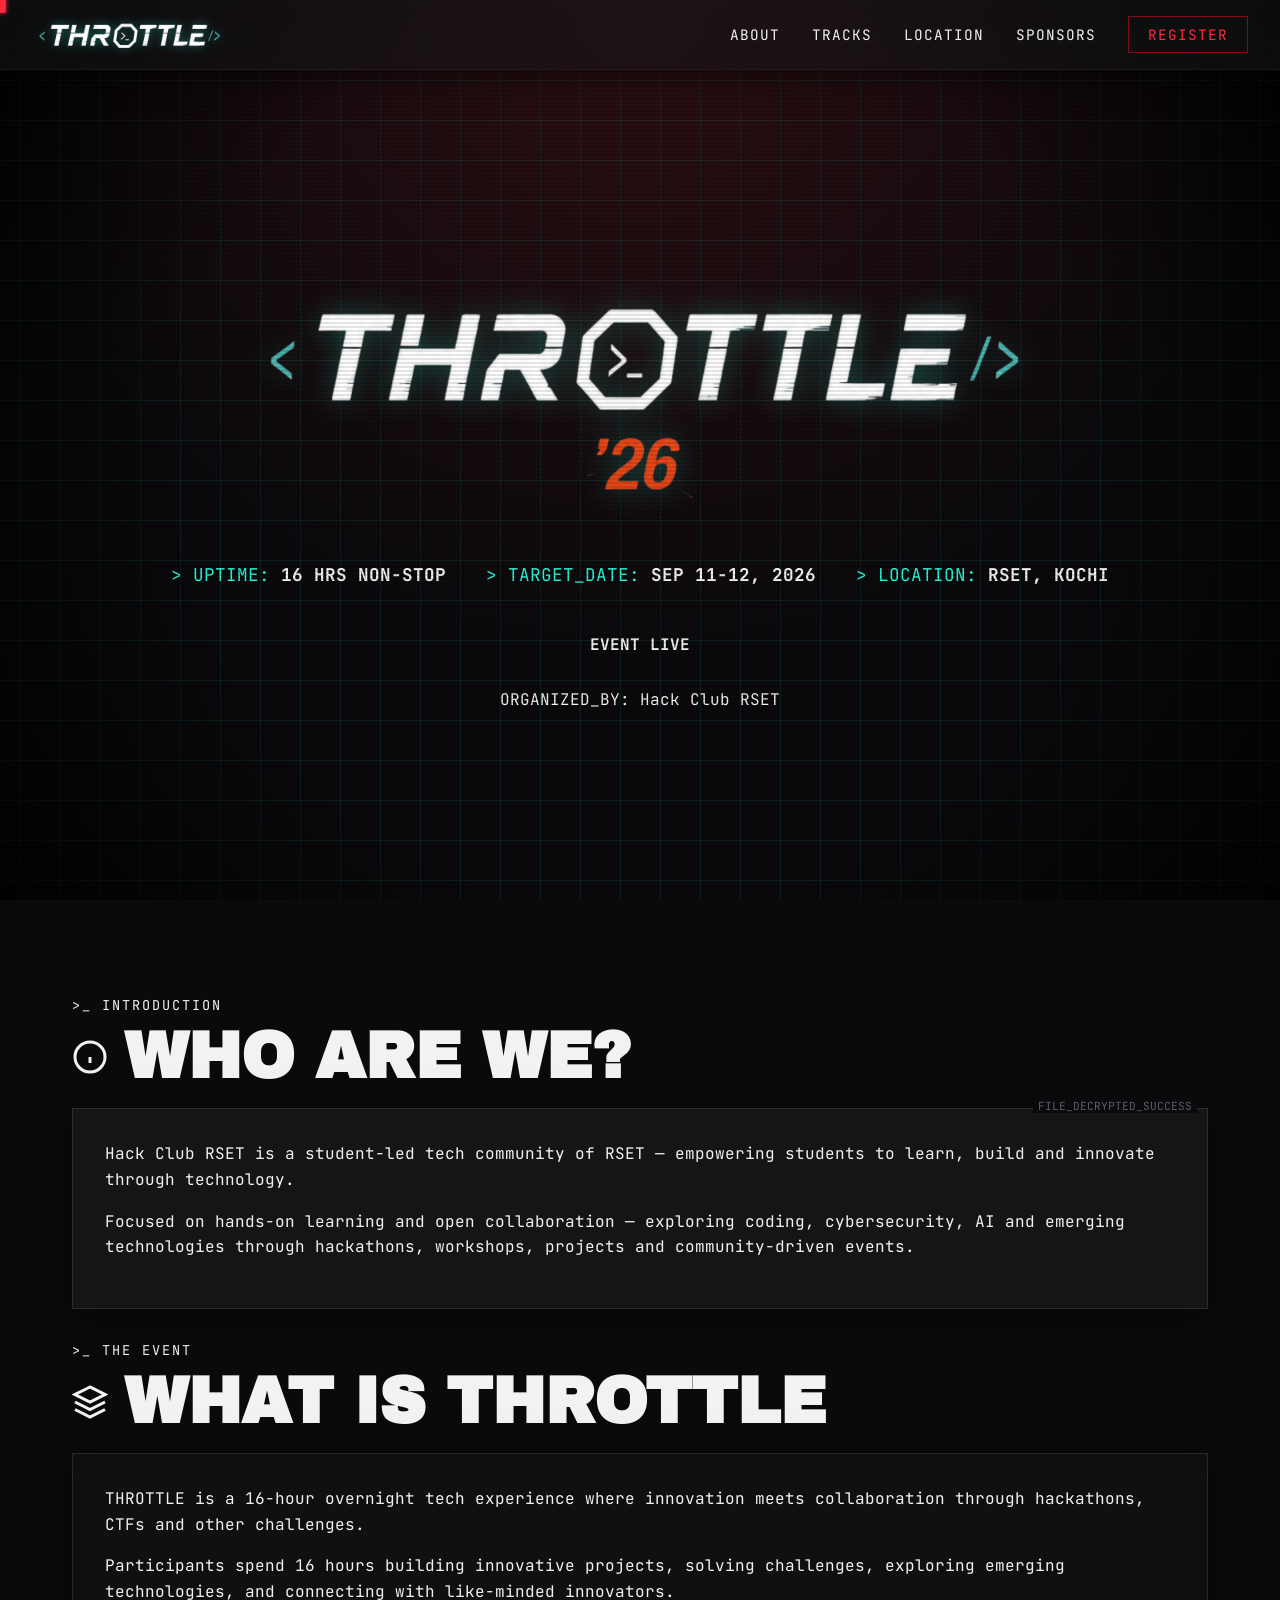
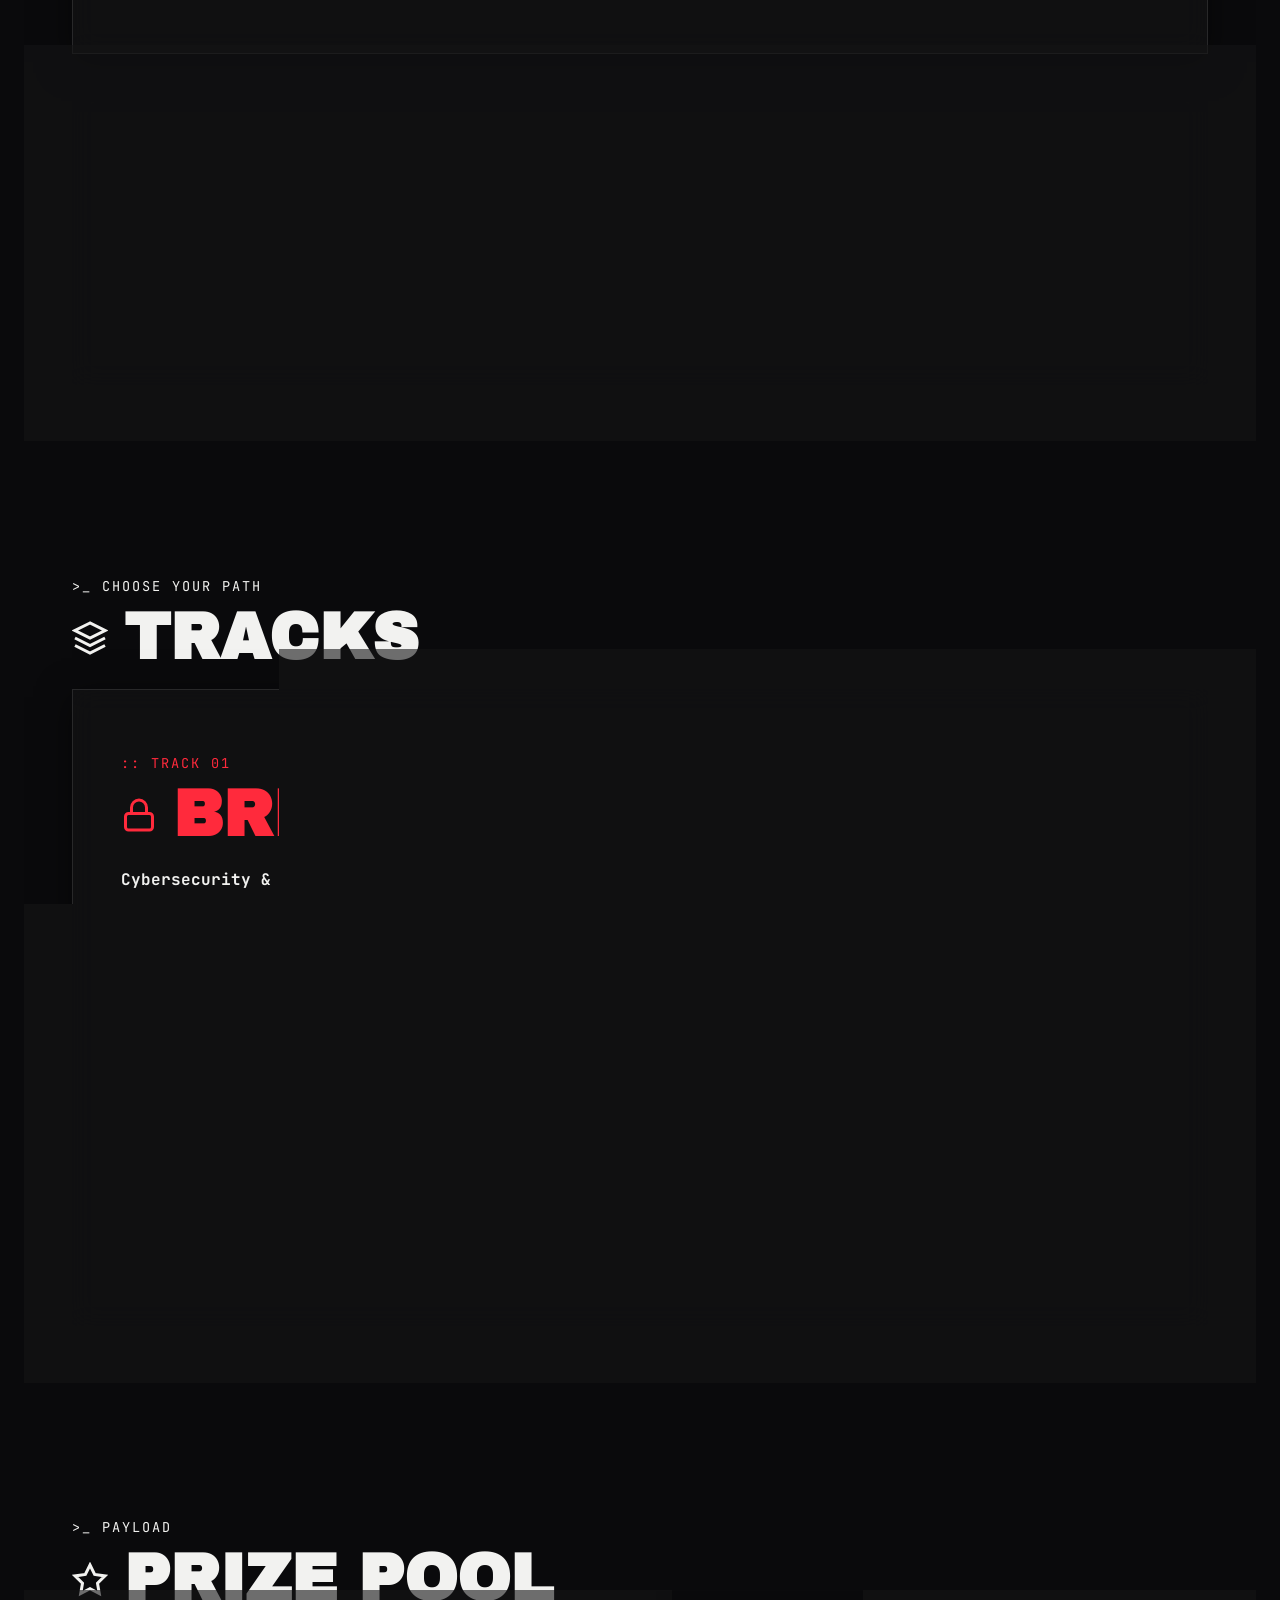
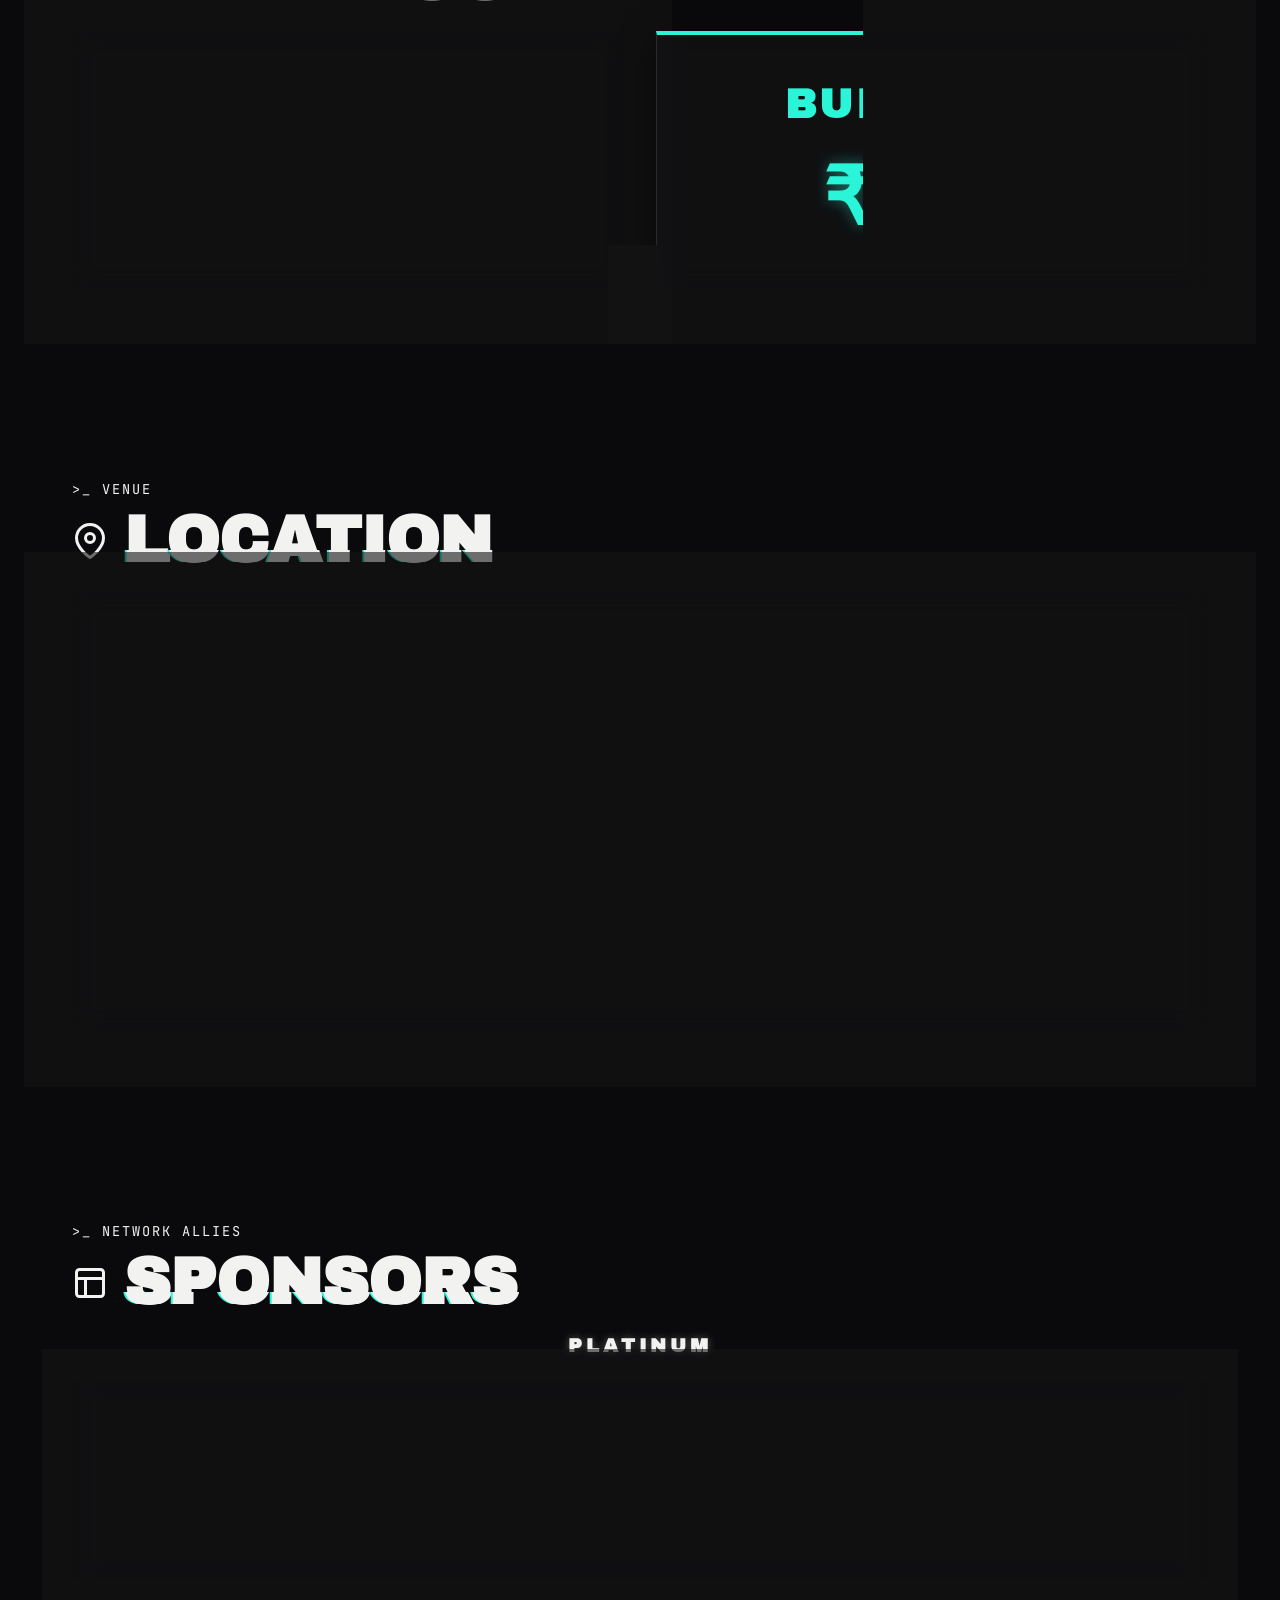
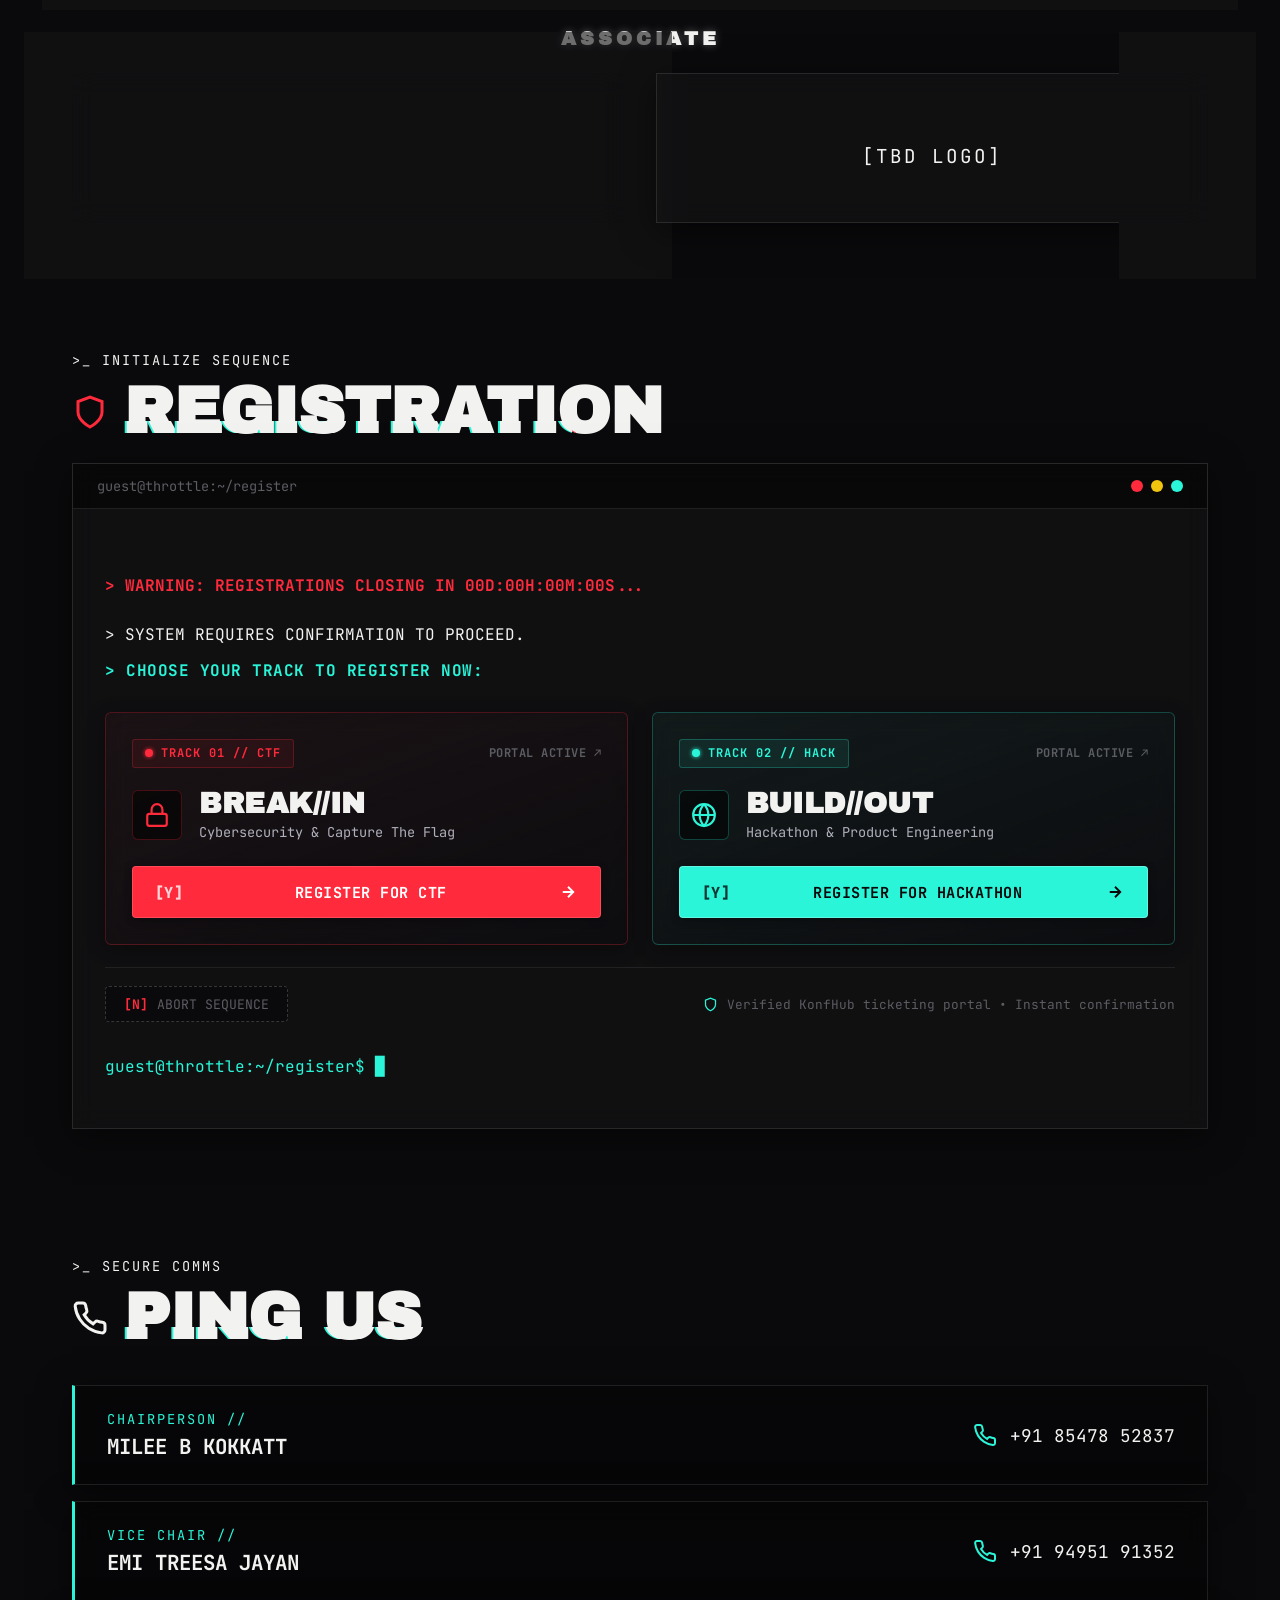
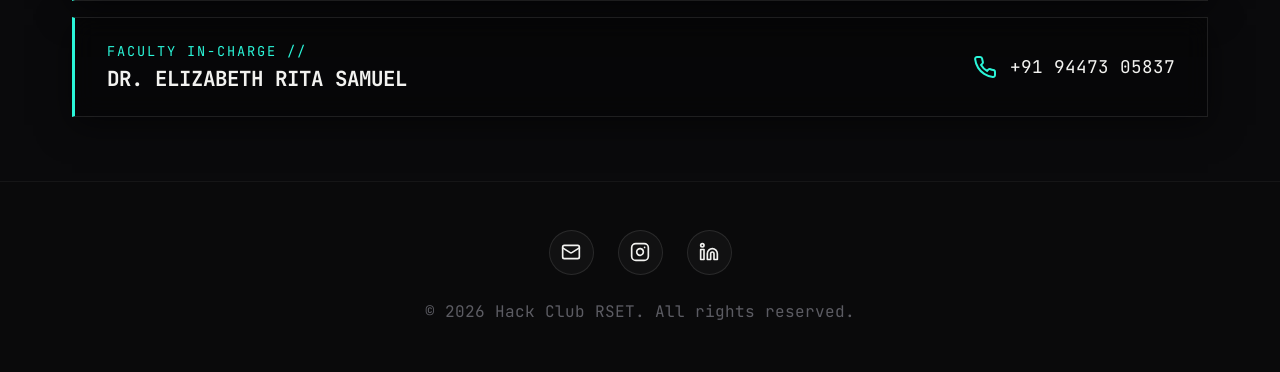
==== index.html @ eded0ff0 "register buttons reworked" ====
<!DOCTYPE html>
<html lang="en">

<head>
    <meta charset="UTF-8">
    <meta name="viewport" content="width=device-width, initial-scale=1.0">
    <title>THROTTLE '26 | Hackathon & CTF</title>

    <!-- Google Fonts -->
    <link rel="preconnect" href="https://fonts.googleapis.com">
    <link rel="preconnect" href="https://fonts.gstatic.com" crossorigin>
    <link href="https://fonts.googleapis.com/css2?family=Archivo+Black&family=JetBrains+Mono:wght@400;700&display=swap"
        rel="stylesheet">

    <link rel="stylesheet" href="style.css">
</head>

<body>
    <!-- Preloader -->
    <div id="loader-screen">
        <div class="loader-shutter shutter-top"></div>
        <div class="loader-shutter shutter-bottom"></div>
        <div class="loader-circle"></div>
    </div>

    <!-- CRT Overlay & Vignette -->
    <div id="crt-overlay"></div>
    <div id="vignette"></div>

    <!-- Custom Cursor -->
    <div id="custom-cursor">█</div>

    <!-- Navbar -->
    <nav id="navbar" class="glass-panel">
        <a href="#boot" class="nav-brand" style="text-decoration: none;">
            <img src="assets/logo/throttle logo.png" alt="THROTTLE" class="nav-logo">
        </a>
        <button class="menu-toggle" id="mobile-menu-btn" aria-label="Toggle Navigation">
            <svg viewBox="0 0 24 24" fill="none" stroke="currentColor" stroke-width="2">
                <path d="M6 9l6 6 6-6" />
            </svg>
        </button>
        <div class="nav-links" id="nav-links">
            <a href="#breach">ABOUT</a>
            <a href="#tracks">TRACKS</a>
            <!-- <a href="#timeline">TIMELINE</a> -->
            <a href="#location">LOCATION</a>
            <a href="#sponsors">SPONSORS</a>
            <a href="#shutdown" class="nav-cta">REGISTER</a>
        </div>
    </nav>

    <!-- Boot Sequence -->
    <section id="boot" class="fullscreen-section">
        <div class="content-wrapper">
            <div class="terminal-window">
                <div id="main-title">
                    <div class="logo-float-wrapper">
                        <img src="assets/logo/throttle logo 26.png" alt="THROTTLE '26" class="hero-logo">
                    </div>
                    <!-- 
                    <div class="desktop-only-title">
                        <h1 class="glitch-text" data-text="< THROTTLE />">
                            < THROTTLE />
                        </h1>
                    </div>
                    <div class="mobile-only-title">
                        <h1 class="glitch-text" data-text="<">&lt;</h1>
                        <h1 class="glitch-text" data-text="THROTTLE">THROTTLE</h1>
                        <h1 class="glitch-text" data-text="/>">/&gt;</h1>
                    </div>
                    <p class="subtitle">'26</p>
                    -->
                    <div class="stats-readout">
                        <div class="stat"><span class="stat-label">> UPTIME:</span> <span class="stat-value">16 HRS
                                NON-STOP</span></div>
                        <div class="stat"><span class="stat-label">> TARGET_DATE:</span> <span class="stat-value">SEP
                                11-12, 2026</span></div>
                        <div class="stat"><span class="stat-label">> LOCATION:</span> <span class="stat-value">RSET,
                                KOCHI</span></div>
                    </div>
                    <div class="countdown" id="countdown-timer">
                        <span class="time-block" id="days">00</span><span class="colon">:</span>
                        <span class="time-block" id="hours">00</span><span class="colon">:</span>
                        <span class="time-block" id="minutes">00</span><span class="colon">:</span>
                        <span class="time-block" id="seconds">00</span>
                    </div>
                    <div class="meta-info">
                        <p>ORGANIZED_BY: Hack Club RSET</p>
                    </div>
                </div>
            </div>
        </div>
    </section>

    <!-- Breach (About) -->
    <section id="breach" class="content-wrapper content-section fade-in">
        <div class="section-header">
            <span class="eyebrow">>_ INTRODUCTION</span>
            <div class="header-with-icon">
                <svg class="icon" viewBox="0 0 24 24" fill="none" stroke="currentColor" stroke-width="2">
                    <circle cx="12" cy="12" r="10"></circle>
                    <line x1="12" y1="16" x2="12" y2="12"></line>
                    <line x1="12" y1="8" x2="12.01" y2="8"></line>
                </svg>
                <h2 class="glitch-text" data-text="WHO ARE WE?">WHO ARE WE?</h2>
            </div>
        </div>
        <div class="decrypted-file glass-panel">
            <p>Hack Club RSET is a student-led tech community of RSET — empowering students
                to learn, build and innovate through technology.</p>
            <p>Focused on hands-on learning and open collaboration — exploring coding, cybersecurity, AI and emerging
                technologies through hackathons, workshops, projects and community-driven events.</p>
        </div>

        <div class="section-header mt-4">
            <span class="eyebrow">>_ THE EVENT</span>
            <div class="header-with-icon">
                <svg class="icon" viewBox="0 0 24 24" fill="none" stroke="currentColor" stroke-width="2">
                    <path d="M12 2L2 7l10 5 10-5-10-5zM2 17l10 5 10-5M2 12l10 5 10-5"></path>
                </svg>
                <h2 class="glitch-text" data-text="WHAT IS THROTTLE">WHAT IS THROTTLE</h2>
            </div>
        </div>
        <div class="terminal-block glass-panel">
            <p>THROTTLE is a 16-hour overnight tech experience where innovation meets collaboration through hackathons,
                CTFs and other challenges.</p>
            <p>Participants spend 16 hours building innovative projects, solving challenges, exploring emerging
                technologies, and connecting with like-minded innovators.</p>
        </div>

        <div class="event-highlights glass-panel mt-4">
            <h3 class="highlight-heading">EVENT HIGHLIGHTS</h3>
            <ul class="highlight-list">
                <li>16 Hours of Non-Stop Innovation</li>
                <li>Hackathon, CTF & AI-Powered Challenges</li>
                <li>Inter-College Competition</li>
                <li>Expert Mentorship & Collaboration</li>
                <li>Networking, Activities & Overnight Tech Culture</li>
            </ul>
        </div>
    </section>

    <!-- Tracks Split Screen -->
    <section id="tracks" class="fade-in content-wrapper content-section">
        <div class="section-header">
            <span class="eyebrow">>_ CHOOSE YOUR PATH</span>
            <div class="header-with-icon">
                <svg class="icon" viewBox="0 0 24 24" fill="none" stroke="currentColor" stroke-width="2">
                    <polygon points="12 2 2 7 12 12 22 7 12 2"></polygon>
                    <polyline points="2 17 12 22 22 17"></polyline>
                    <polyline points="2 12 12 17 22 12"></polyline>
                </svg>
                <h2 class="glitch-text" data-text="TRACKS">TRACKS</h2>
            </div>
        </div>
        <div class="tracks-container glass-panel">
            <div class="track left-track break-in">
                <div class="track-content">
                    <span class="eyebrow-red">:: TRACK 01</span>
                    <div class="header-with-icon">
                        <svg class="icon red-icon" viewBox="0 0 24 24" fill="none" stroke="currentColor"
                            stroke-width="2">
                            <rect x="3" y="11" width="18" height="11" rx="2" ry="2"></rect>
                            <path d="M7 11V7a5 5 0 0 1 10 0v4"></path>
                        </svg>
                        <h2>BREAK//IN</h2>
                    </div>
                    <p class="track-desc">Cybersecurity & CTF</p>
                    <ul class="process-list">
                        <li>WEB EXPLOITATION</li>
                        <li>CRYPTOGRAPHY</li>
                        <li>OSINT</li>
                        <li>FORENSICS</li>
                        <li>REVERSE_ENGINEERING</li>
                    </ul>
                    <div class="track-meta">
                        <div class="meta-item">
                            <svg class="icon meta-icon" viewBox="0 0 24 24" fill="none" stroke="currentColor"
                                stroke-width="2">
                                <path d="M21 10c0 7-9 13-9 13s-9-6-9-13a9 9 0 0 1 18 0z"></path>
                                <circle cx="12" cy="10" r="3"></circle>
                            </svg>
                            <span>VENUE: <br>NEW CANTEEN</span>
                        </div>
                        <div class="meta-item">
                            <svg class="icon meta-icon" viewBox="0 0 24 24" fill="none" stroke="currentColor"
                                stroke-width="2">
                                <path d="M17 21v-2a4 4 0 0 0-4-4H5a4 4 0 0 0-4 4v2"></path>
                                <circle cx="9" cy="7" r="4"></circle>
                                <path d="M23 21v-2a4 4 0 0 0-3-3.87"></path>
                                <path d="M16 3.13a4 4 0 0 1 0 7.75"></path>
                            </svg>
                            <span>TEAM SIZE: <br>3-4</span>
                        </div>
                    </div>
                    <div class="track-actions">
                        <a href="https://konfhub.com/ctf-throttle" target="_blank" rel="noopener noreferrer"
                            class="track-reg-btn track-btn-red">
                            <span>REGISTER FOR CTF</span>
                            <span class="btn-arrow">↗</span>
                        </a>
                    </div>
                </div>
            </div>
            <div class="laser-divider"></div>
            <div class="track right-track build-out">
                <div class="track-content">
                    <span class="eyebrow-cyan">:: TRACK 02</span>
                    <div class="header-with-icon">
                        <svg class="icon cyan-icon" viewBox="0 0 24 24" fill="none" stroke="currentColor"
                            stroke-width="2">
                            <circle cx="12" cy="12" r="10"></circle>
                            <path d="M12 2a14.5 14.5 0 0 0 0 20 14.5 14.5 0 0 0 0-20"></path>
                            <path d="M2 12h20"></path>
                        </svg>
                        <h2>BUILD//OUT</h2>
                    </div>
                    <p class="track-desc">Hackathon / Product Engineering</p>
                    <ul class="process-list">
                        <li>AI</li>
                        <li>WEB DEVELOPMENT</li>
                        <li>FINTECH</li>
                        <li>SOCIAL_IMPACT</li>
                        <li>DEVELOPER_TOOLS</li>
                    </ul>
                    <div class="track-meta">
                        <div class="meta-item">
                            <svg class="icon meta-icon" viewBox="0 0 24 24" fill="none" stroke="currentColor"
                                stroke-width="2">
                                <path d="M21 10c0 7-9 13-9 13s-9-6-9-13a9 9 0 0 1 18 0z"></path>
                                <circle cx="12" cy="10" r="3"></circle>
                            </svg>
                            <span>VENUE: <br>GALLERY HALL</span>
                        </div>
                        <div class="meta-item">
                            <svg class="icon meta-icon" viewBox="0 0 24 24" fill="none" stroke="currentColor"
                                stroke-width="2">
                                <path d="M17 21v-2a4 4 0 0 0-4-4H5a4 4 0 0 0-4 4v2"></path>
                                <circle cx="9" cy="7" r="4"></circle>
                                <path d="M23 21v-2a4 4 0 0 0-3-3.87"></path>
                                <path d="M16 3.13a4 4 0 0 1 0 7.75"></path>
                            </svg>
                            <span>TEAM SIZE: <br>3-4</span>
                        </div>
                    </div>
                    <div class="track-actions">
                        <a href="https://konfhub.com/hackathon-throttle" target="_blank" rel="noopener noreferrer"
                            class="track-reg-btn track-btn-cyan">
                            <span>REGISTER FOR HACKATHON</span>
                            <span class="btn-arrow">↗</span>
                        </a>
                    </div>
                </div>
            </div>
        </div>
    </section>

    <!-- Payload (Prizes) -->
    <section id="payload" class="content-wrapper content-section fade-in">
        <div class="section-header">
            <span class="eyebrow">>_ PAYLOAD</span>
            <div class="header-with-icon">
                <svg class="icon" viewBox="0 0 24 24" fill="none" stroke="currentColor" stroke-width="2">
                    <polygon
                        points="12 2 15.09 8.26 22 9.27 17 14.14 18.18 21.02 12 17.77 5.82 21.02 7 14.14 2 9.27 8.91 8.26 12 2">
                    </polygon>
                </svg>
                <h2 class="glitch-text" data-text="PRIZE POOL">PRIZE POOL</h2>
            </div>
        </div>
        <div class="prize-grid">
            <div class="prize-card break-in-card glass-panel">
                <h3 class="text-red">BREAK//IN</h3>
                <div class="prize-amount decrypt" data-target="₹20k">₹20k</div>
            </div>
            <div class="prize-card build-out-card glass-panel">
                <h3 class="text-cyan">BUILD//OUT</h3>
                <div class="prize-amount decrypt" data-target="₹10k">₹10k</div>
            </div>
        </div>
    </section>

    <!-- System Log (Timeline & Venue) -->
    <!--
    <section id="timeline" class="content-wrapper content-section fade-in">
        <div class="section-header">
            <span class="eyebrow">>_ MORE THAN A HACKATHON</span>
            <div class="header-with-icon">
                <svg class="icon" viewBox="0 0 24 24" fill="none" stroke="currentColor" stroke-width="2">
                    <path d="M21 15a2 2 0 0 1-2 2H7l-4 4V5a2 2 0 0 1 2-2h14a2 2 0 0 1 2 2z"></path>
                </svg>
                <h2 class="glitch-text" data-text="SYSTEM LOG">SYSTEM LOG</h2>
            </div>
        </div>
        <div class="log-container glass-panel" id="sys-log">
            <div class="log-line"><span class="timestamp">[TBD_TIME]</span> <span class="log-msg">STATUS: Venue RSET
                    Kakkanad online.</span></div>
            <div class="log-line"><span class="timestamp">[TBD_TIME]</span> <span class="log-msg">EVENT: Glitch Hour
                    initiated.</span></div>
            <div class="log-line"><span class="timestamp">[TBD_TIME]</span> <span class="log-msg">EVENT: Karaoke Corner
                    unlocked.</span></div>
            <div class="log-line"><span class="timestamp">[TBD_TIME]</span> <span class="log-msg">EVENT: Polaroid Memory
                    Wall active.</span></div>
            <div class="log-line"><span class="timestamp">[TBD_TIME]</span> <span class="log-msg">EVENT: Sunrise Chai &
                    Midnight Snacks deployed.</span></div>
        </div>
    </section>
    -->

    <!-- Location -->
    <section id="location" class="content-wrapper content-section fade-in">
        <div class="section-header">
            <span class="eyebrow">>_ VENUE</span>
            <div class="header-with-icon">
                <svg class="icon" viewBox="0 0 24 24" fill="none" stroke="currentColor" stroke-width="2">
                    <path d="M21 10c0 7-9 13-9 13s-9-6-9-13a9 9 0 0 1 18 0z"></path>
                    <circle cx="12" cy="10" r="3"></circle>
                </svg>
                <h2 class="glitch-text" data-text="LOCATION">LOCATION</h2>
            </div>
        </div>
        <div class="venue-block glass-panel">
            <span class="eyebrow">LOCATION DATA</span>
            <div class="venue-content">
                <div class="geolocate-data">
                    <h3 class="venue-name text-red">RAJAGIRI SCHOOL OF ENGINEERING & TECHNOLOGY</h3>
                    <p>Kakkanad, Kochi, Kerala 682039</p>
                </div>
                <div class="map-embed">
                    <iframe
                        src="https://www.google.com/maps/embed?pb=!1m18!1m12!1m3!1d6608.201279801691!2d76.35356539534659!3d9.9953699000892!2m3!1f0!2f0!3f0!3m2!1i1024!2i768!4f13.1!3m3!1m2!1s0x3b080ca6b98ae0f7%3A0xc81786bb40617774!2sRajagiri%20School%20of%20Engineering%20%26%20Technology!5e0!3m2!1sen!2sin!4v1788086255292!5m2!1sen!2sin"
                        width="100%" height="250" style="border:0;" allowfullscreen="" loading="lazy"
                        referrerpolicy="no-referrer-when-downgrade">
                    </iframe>
                </div>
            </div>
        </div>
    </section>

    <!-- Sponsors -->
    <section id="sponsors" class="content-wrapper content-section fade-in">
        <div class="section-header">
            <span class="eyebrow">>_ NETWORK ALLIES</span>
            <div class="header-with-icon">
                <svg class="icon" viewBox="0 0 24 24" fill="none" stroke="currentColor" stroke-width="2">
                    <rect x="3" y="3" width="18" height="18" rx="2" ry="2"></rect>
                    <line x1="3" y1="9" x2="21" y2="9"></line>
                    <line x1="9" y1="21" x2="9" y2="9"></line>
                </svg>
                <h2 class="glitch-text" data-text="SPONSORS">SPONSORS</h2>
            </div>
        </div>

        <h3 class="sponsor-tier-title">PLATINUM</h3>
        <div class="sponsors-grid platinum-grid">
            <div class="sponsor-card platinum glass-panel">
                <div class="sponsor-logo decrypt-sponsor" data-target="[PLATINUM]">[TBD LOGO]</div>
            </div>
        </div>

        <h3 class="sponsor-tier-title mt-4">ASSOCIATE</h3>
        <div class="sponsors-grid associate-grid">
            <div class="sponsor-card associate glass-panel">
                <div class="sponsor-logo decrypt-sponsor" data-target="[ASSOCIATE 01]">[TBD LOGO]</div>
            </div>
            <div class="sponsor-card associate glass-panel">
                <div class="sponsor-logo decrypt-sponsor" data-target="[ASSOCIATE 02]">[TBD LOGO]</div>
            </div>
        </div>
    </section>


    <!-- Shutdown (Registration) -->
    <section id="shutdown" class="content-wrapper content-section fade-in">
        <div class="section-header">
            <span class="eyebrow">>_ INITIALIZE SEQUENCE</span>
            <div class="header-with-icon">
                <svg class="icon red-icon" viewBox="0 0 24 24" fill="none" stroke="currentColor" stroke-width="2">
                    <path d="M12 22s8-4 8-10V5l-8-3-8 3v7c0 6 8 10 8 10z"></path>
                </svg>
                <h2 class="glitch-text" data-text="REGISTRATION">REGISTRATION</h2>
            </div>
        </div>
        <div class="terminal-prompt glass-panel">
            <div class="terminal-header">
                <span class="terminal-title">guest@throttle:~/register</span>
                <span class="terminal-controls">
                    <span class="control-dot close"></span>
                    <span class="control-dot minimize"></span>
                    <span class="control-dot expand"></span>
                </span>
            </div>
            <div class="terminal-body">
                <div class="reg-terminal-alerts">
                    <p class="warning-text mt-4">> WARNING: REGISTRATIONS CLOSING IN <span
                            id="reg-days">00</span>D:<span id="reg-hours">00</span>H:<span
                            id="reg-minutes">00</span>M:<span id="reg-seconds">00</span>S...
                    </p>
                    <p class="prompt-text">> SYSTEM REQUIRES CONFIRMATION TO PROCEED.</p>
                    <p class="prompt-text prompt-action-callout">> CHOOSE YOUR TRACK TO REGISTER NOW:</p>
                </div>

                <div class="reg-options-grid">
                    <!-- CTF Track Register CTA Card -->
                    <a href="https://konfhub.com/ctf-throttle" target="_blank" rel="noopener noreferrer"
                        class="reg-card reg-btn ctf-reg" id="reg-ctf-btn">
                        <div class="reg-card-header">
                            <span class="reg-track-badge badge-red">
                                <span class="live-dot dot-red"></span>
                                TRACK 01 // CTF
                            </span>
                            <span class="reg-portal-status">PORTAL ACTIVE ↗</span>
                        </div>
                        <div class="reg-card-content">
                            <div class="reg-card-icon-wrap icon-red">
                                <svg viewBox="0 0 24 24" fill="none" stroke="currentColor" stroke-width="2">
                                    <rect x="3" y="11" width="18" height="11" rx="2" ry="2"></rect>
                                    <path d="M7 11V7a5 5 0 0 1 10 0v4"></path>
                                </svg>
                            </div>
                            <div class="reg-card-text">
                                <h3 class="reg-card-title">BREAK//IN</h3>
                                <p class="reg-card-sub">Cybersecurity & Capture The Flag</p>
                            </div>
                        </div>
                        <div class="reg-cta-button cta-red">
                            <span class="cta-prefix">[Y]</span>
                            <span class="cta-label">REGISTER FOR CTF</span>
                            <span class="cta-arrow">
                                <svg viewBox="0 0 24 24" fill="none" stroke="currentColor" stroke-width="2.5">
                                    <line x1="5" y1="12" x2="19" y2="12"></line>
                                    <polyline points="12 5 19 12 12 19"></polyline>
                                </svg>
                            </span>
                        </div>
                    </a>

                    <!-- Hackathon Track Register CTA Card -->
                    <a href="https://konfhub.com/hackathon-throttle" target="_blank" rel="noopener noreferrer"
                        class="reg-card reg-btn hack-reg" id="reg-hack-btn">
                        <div class="reg-card-header">
                            <span class="reg-track-badge badge-cyan">
                                <span class="live-dot dot-cyan"></span>
                                TRACK 02 // HACK
                            </span>
                            <span class="reg-portal-status">PORTAL ACTIVE ↗</span>
                        </div>
                        <div class="reg-card-content">
                            <div class="reg-card-icon-wrap icon-cyan">
                                <svg viewBox="0 0 24 24" fill="none" stroke="currentColor" stroke-width="2">
                                    <circle cx="12" cy="12" r="10"></circle>
                                    <path d="M12 2a14.5 14.5 0 0 0 0 20 14.5 14.5 0 0 0 0-20"></path>
                                    <path d="M2 12h20"></path>
                                </svg>
                            </div>
                            <div class="reg-card-text">
                                <h3 class="reg-card-title">BUILD//OUT</h3>
                                <p class="reg-card-sub">Hackathon & Product Engineering</p>
                            </div>
                        </div>
                        <div class="reg-cta-button cta-cyan">
                            <span class="cta-prefix">[Y]</span>
                            <span class="cta-label">REGISTER FOR HACKATHON</span>
                            <span class="cta-arrow">
                                <svg viewBox="0 0 24 24" fill="none" stroke="currentColor" stroke-width="2.5">
                                    <line x1="5" y1="12" x2="19" y2="12"></line>
                                    <polyline points="12 5 19 12 12 19"></polyline>
                                </svg>
                            </span>
                        </div>
                    </a>
                </div>

                <div class="reg-footer-toolbar">
                    <a href="#" class="reg-abort-action no-reg" id="btn-decline">
                        <span class="btn-prefix">[N]</span>
                        <span class="btn-text">ABORT SEQUENCE</span>
                    </a>
                    <div class="reg-security-badge">
                        <svg class="secure-icon" viewBox="0 0 24 24" fill="none" stroke="currentColor" stroke-width="2">
                            <path d="M12 22s8-4 8-10V5l-8-3-8 3v7c0 6 8 10 8 10z"></path>
                        </svg>
                        <span>Verified KonfHub ticketing portal • Instant confirmation</span>
                    </div>
                </div>

                <p class="cursor-line">guest@throttle:~/register$ <span class="blinking-cursor">█</span></p>
            </div>
        </div>
    </section>

    <!-- Contact Section -->
    <section id="contact" class="content-wrapper content-section fade-in">
        <div class="section-header">
            <span class="eyebrow">>_ SECURE COMMS</span>
            <div class="header-with-icon">
                <svg class="icon" viewBox="0 0 24 24" fill="none" stroke="currentColor" stroke-width="2">
                    <path
                        d="M22 16.92v3a2 2 0 0 1-2.18 2 19.79 19.79 0 0 1-8.63-3.07 19.5 19.5 0 0 1-6-6 19.79 19.79 0 0 1-3.07-8.67A2 2 0 0 1 4.11 2h3a2 2 0 0 1 2 1.72 12.84 12.84 0 0 0 .7 2.81 2 2 0 0 1-.45 2.11L8.09 9.91a16 16 0 0 0 6 6l1.27-1.27a2 2 0 0 1 2.11-.45 12.84 12.84 0 0 0 2.81.7A2 2 0 0 1 22 16.92z">
                    </path>
                </svg>
                <h2 class="glitch-text" data-text="PING US">PING US</h2>
            </div>
        </div>
        <div class="contact-list">
            <div class="contact-row glass-panel">
                <div class="contact-info">
                    <span class="person-role">CHAIRPERSON //</span>
                    <span class="person-name">MILEE B KOKKATT</span>
                </div>
                <a href="tel:[PHONE_1]" class="person-phone">
                    <svg class="icon phone-icon" viewBox="0 0 24 24" fill="none" stroke="currentColor" stroke-width="2">
                        <path
                            d="M22 16.92v3a2 2 0 0 1-2.18 2 19.79 19.79 0 0 1-8.63-3.07 19.5 19.5 0 0 1-6-6 19.79 19.79 0 0 1-3.07-8.67A2 2 0 0 1 4.11 2h3a2 2 0 0 1 2 1.72 12.84 12.84 0 0 0 .7 2.81 2 2 0 0 1-.45 2.11L8.09 9.91a16 16 0 0 0 6 6l1.27-1.27a2 2 0 0 1 2.11-.45 12.84 12.84 0 0 0 2.81.7A2 2 0 0 1 22 16.92z">
                        </path>
                    </svg>
                    +91 85478 52837
                </a>
            </div>
            <div class="contact-row glass-panel">
                <div class="contact-info">
                    <span class="person-role">VICE CHAIR //</span>
                    <span class="person-name">EMI TREESA JAYAN</span>
                </div>
                <a href="tel:[PHONE_2]" class="person-phone">
                    <svg class="icon phone-icon" viewBox="0 0 24 24" fill="none" stroke="currentColor" stroke-width="2">
                        <path
                            d="M22 16.92v3a2 2 0 0 1-2.18 2 19.79 19.79 0 0 1-8.63-3.07 19.5 19.5 0 0 1-6-6 19.79 19.79 0 0 1-3.07-8.67A2 2 0 0 1 4.11 2h3a2 2 0 0 1 2 1.72 12.84 12.84 0 0 0 .7 2.81 2 2 0 0 1-.45 2.11L8.09 9.91a16 16 0 0 0 6 6l1.27-1.27a2 2 0 0 1 2.11-.45 12.84 12.84 0 0 0 2.81.7A2 2 0 0 1 22 16.92z">
                        </path>
                    </svg>
                    +91 94951 91352
                </a>
            </div>
            <div class="contact-row glass-panel">
                <div class="contact-info">
                    <span class="person-role">FACULTY IN-CHARGE //</span>
                    <span class="person-name">DR. ELIZABETH RITA SAMUEL</span>
                </div>
                <a href="tel:[PHONE_3]" class="person-phone">
                    <svg class="icon phone-icon" viewBox="0 0 24 24" fill="none" stroke="currentColor" stroke-width="2">
                        <path
                            d="M22 16.92v3a2 2 0 0 1-2.18 2 19.79 19.79 0 0 1-8.63-3.07 19.5 19.5 0 0 1-6-6 19.79 19.79 0 0 1-3.07-8.67A2 2 0 0 1 4.11 2h3a2 2 0 0 1 2 1.72 12.84 12.84 0 0 0 .7 2.81 2 2 0 0 1-.45 2.11L8.09 9.91a16 16 0 0 0 6 6l1.27-1.27a2 2 0 0 1 2.11-.45 12.84 12.84 0 0 0 2.81.7A2 2 0 0 1 22 16.92z">
                        </path>
                    </svg>
                    +91 94473 05837
                </a>
            </div>
        </div>
    </section>

    <!-- Normal Footer -->
    <footer class="simple-footer">
        <div class="footer-socials">
            <a href="mailto:hackclubrset@gmail.com" target="_blank" class="social-btn" aria-label="Email">
                <svg xmlns="http://www.w3.org/2000/svg" width="20" height="20" viewBox="0 0 24 24" fill="none"
                    stroke="currentColor" stroke-width="2" stroke-linecap="round" stroke-linejoin="round">
                    <rect width="20" height="16" x="2" y="4" rx="2" />
                    <path d="m22 7-8.97 5.7a1.94 1.94 0 0 1-2.06 0L2 7" />
                </svg>
            </a>
            <a href="https://instagram.com/hackclubrset" target="_blank" class="social-btn" aria-label="Instagram">
                <svg xmlns="http://www.w3.org/2000/svg" width="20" height="20" viewBox="0 0 24 24" fill="none"
                    stroke="currentColor" stroke-width="2" stroke-linecap="round" stroke-linejoin="round">
                    <rect width="20" height="20" x="2" y="2" rx="5" ry="5" />
                    <path d="M16 11.37A4 4 0 1 1 12.63 8 4 4 0 0 1 16 11.37z" />
                    <line x1="17.5" x2="17.51" y1="6.5" y2="6.5" />
                </svg>
            </a>
            <a href="https://linkedin.com/company/hack-club-rset" target="_blank" class="social-btn"
                aria-label="LinkedIn">
                <svg xmlns="http://www.w3.org/2000/svg" width="20" height="20" viewBox="0 0 24 24" fill="none"
                    stroke="currentColor" stroke-width="2" stroke-linecap="round" stroke-linejoin="round">
                    <path d="M16 8a6 6 0 0 1 6 6v7h-4v-7a2 2 0 0 0-2-2 2 2 0 0 0-2 2v7h-4v-7a6 6 0 0 1 6-6z" />
                    <rect width="4" height="12" x="2" y="9" />
                    <circle cx="4" cy="4" r="2" />
                </svg>
            </a>
        </div>
        <div class="footer-copy">
            <p>&copy; 2026 Hack Club RSET. All rights reserved.</p>
        </div>
    </footer>

    <script src="script.js"></script>
</body>

</html>
---- style.css ----
/* 
  THROTTLE '26 - Terminal Bleed Design System
*/

:root {
  --void: #0A0A0C;
  --carbon: #151517;
  --signal-red: #FF2A3C;
  --signal-red-dim: #7A0F1A;
  --ghost-white: #F2F2F0;
  --static-grey: #5C5C63;
  --corrupt-cyan: #2AF5D8;

  --font-display: 'Archivo Black', sans-serif;
  --font-mono: 'JetBrains Mono', monospace;
}
html {
  scroll-behavior: smooth;
  scroll-padding-top: 15px;
  overflow-x: hidden;
}

* {
  margin: 0;
  padding: 0;
  box-sizing: border-box;
}

body {
  background-color: var(--void);
  background-image:
    linear-gradient(rgba(42, 245, 216, 0.08) 1px, transparent 1px),
    linear-gradient(90deg, rgba(42, 245, 216, 0.08) 1px, transparent 1px),
    radial-gradient(circle at 50% 0%, rgba(255, 42, 60, 0.15) 0%, transparent 60%);
  background-size: 40px 40px, 40px 40px, 100% 100%;
  background-position: center top, center top, center top;
  background-attachment: fixed;
  color: var(--ghost-white);
  font-family: var(--font-mono);
  overflow-x: hidden;
  cursor: none;
}
::selection {
  background-color: var(--signal-red);
  color: var(--void);
}
h1,
h2,
h3 {
  font-family: var(--font-display);
  text-transform: uppercase;
  line-height: 1.1;
}

h1 {
  font-size: clamp(3rem, 8vw, 6rem);
}

h2 {
  font-size: clamp(2rem, 5vw, 4rem);
  margin-bottom: 1rem;
}

h3 {
  font-size: clamp(1.2rem, 3vw, 2rem);
  margin-bottom: 0.5rem;
}

p {
  font-size: 1rem;
  line-height: 1.6;
  margin-bottom: 1rem;
}

a {
  color: var(--signal-red);
  text-decoration: none;
  cursor: none;
}
#custom-cursor {
  position: fixed;
  top: 0;
  left: 0;
  color: var(--signal-red);
  font-family: var(--font-mono);
  font-size: 1.2rem;
  pointer-events: none;
  z-index: 9999;
  transform: translate(-50%, -50%);
  transition: opacity 0.1s;
  text-shadow: 0 0 5px var(--signal-red);
}
#crt-overlay {
  position: fixed;
  top: 0;
  left: 0;
  width: 100%;
  height: 100vh;
  background: linear-gradient(rgba(18, 16, 16, 0) 50%,
      rgba(0, 0, 0, 0.25) 50%);
  background-size: 100% 4px;
  pointer-events: none;
  z-index: 9000;
  opacity: 0.4;
  animation: scanlines 15s linear infinite;
}

@keyframes scanlines {
  0% {
    background-position: 0 0;
  }

  100% {
    background-position: 0 100vh;
  }
}

#vignette {
  position: fixed;
  top: 0;
  left: 0;
  width: 100%;
  height: 100vh;
  background: radial-gradient(circle,
      rgba(0, 0, 0, 0) 60%,
      rgba(0, 0, 0, 0.8) 100%);
  pointer-events: none;
  z-index: 9001;
}
.mt-4 {
  margin-top: 2rem;
}

.hidden {
  display: none !important;
}

.blinking {
  animation: blink 1s step-end infinite;
}

.text-red {
  color: var(--signal-red) !important;
}

.text-cyan {
  color: var(--corrupt-cyan) !important;
}

@keyframes blink {
  50% {
    opacity: 0;
  }
}
.fullscreen-section {
  min-height: 100vh;
  display: flex;
  flex-direction: column;
  justify-content: center;
  padding: 6rem 2rem 2rem 2rem;
  position: relative;
  z-index: 10;
}

.content-section {
  padding: 6rem 2rem;
  position: relative;
  z-index: 10;
}

.content-wrapper {
  max-width: 1200px;
  margin: 0 auto;
  width: 100%;
}
.glass-panel {
  background-color: rgba(21, 21, 23, 0.6);
  backdrop-filter: blur(12px);
  -webkit-backdrop-filter: blur(12px);
  border: 1px solid rgba(255, 255, 255, 0.1);
  box-shadow: 0 8px 32px 0 rgba(0, 0, 0, 0.5);
  padding: 2rem;
  position: relative;
}
#navbar {
  position: fixed;
  top: 0;
  left: 0;
  width: 100%;
  z-index: 9998;
  display: flex;
  justify-content: space-between;
  align-items: center;
  padding: 1rem 2rem;
  border: none;
  border-bottom: 1px solid rgba(255, 255, 255, 0.05);
  border-radius: 0;
}

.nav-brand {
  font-family: var(--font-display);
  font-size: 1.5rem;
  color: var(--ghost-white);
  display: flex;
  align-items: center;
}

.nav-logo {
  height: 32px;
  width: auto;
  display: block;
  filter: drop-shadow(0 0 5px rgba(42, 245, 216, 0.4));
  transition: filter 0.3s ease;
}

.nav-brand:hover .nav-logo {
  filter: drop-shadow(0 0 10px rgba(42, 245, 216, 0.8));
}

.nav-links {
  display: flex;
  gap: 2rem;
  align-items: center;
}

.nav-links a {
  color: var(--ghost-white);
  transition: all 0.2s;
  font-size: 0.9rem;
  letter-spacing: 1px;
}

.nav-links a:hover {
  color: var(--corrupt-cyan);
  text-shadow: 0 0 8px var(--corrupt-cyan);
}

.menu-toggle {
  display: none;
  background: none;
  border: none;
  color: var(--ghost-white);
  cursor: pointer;
  width: 32px;
  height: 32px;
}

.menu-toggle svg {
  transition: transform 0.3s ease;
}

.nav-cta {
  color: var(--signal-red) !important;
  border: 1px solid var(--signal-red-dim);
  padding: 0.5rem 1.2rem;
}

.nav-cta:hover {
  background: rgba(255, 42, 60, 0.15);
  box-shadow: 0 0 15px rgba(255, 42, 60, 0.4);
  border-color: var(--signal-red);
}
.header-with-icon {
  display: flex;
  align-items: center;
  gap: 1rem;
  margin-bottom: 1rem;
}

.header-with-icon h2 {
  margin-bottom: 0;
}

.icon {
  width: 36px;
  height: 36px;
  color: var(--ghost-white);
}

.red-icon {
  color: var(--signal-red);
}

.cyan-icon {
  color: var(--corrupt-cyan);
}
#boot-text {
  color: var(--ghost-white);
  margin-bottom: 2rem;
  white-space: pre-line;
}

.logo-float-wrapper {
  margin: 4rem auto 1rem auto;
  display: flex;
  justify-content: center;
  animation: logo-float 4s ease-in-out infinite;
}

.hero-logo {
  max-width: 90vw;
  width: 800px;
  height: auto;
  display: block;
  filter: drop-shadow(0 0 15px rgba(42, 245, 216, 0.3));
  transition: filter 0.3s ease, transform 0.3s ease;
}

.hero-logo:hover {
  transform: scale(1.03);
  filter: drop-shadow(0 0 30px rgba(42, 245, 216, 0.8));
}

@keyframes logo-float {
  0% { transform: translateY(0px); }
  50% { transform: translateY(-10px); }
  100% { transform: translateY(0px); }
}

/*
.desktop-only-title {
  display: block;
}

.mobile-only-title {
  display: none;
}
*/
.terminal-window {
  text-align: center;
  display: flex;
  flex-direction: column;
  align-items: center;
}

.stats-readout {
  display: flex;
  flex-direction: row;
  justify-content: center;
  flex-wrap: wrap;
  gap: 2.5rem;
  margin: 3rem 0;
}

.stat {
  font-size: 1.1rem;
}

.stat-label {
  color: var(--corrupt-cyan);
}

.stat-value {
  color: var(--ghost-white);
  font-weight: bold;
}

.meta-info {
  margin-top: 1.5rem;
  margin-bottom: 3rem;
  font-size: 0.95rem;
  color: var(--ghost-white);
}

.countdown {
  display: flex;
  gap: 1rem;
  justify-content: center;
  align-items: center;
  margin: 3rem 0 2rem 0;
  font-family: var(--font-mono);
  font-weight: bold;
}

.time-block {
  background: rgba(21, 21, 23, 0.7);
  border: 1px solid rgba(42, 245, 216, 0.3);
  box-shadow: 0 0 15px rgba(42, 245, 216, 0.15), inset 0 0 10px rgba(42, 245, 216, 0.1);
  border-radius: 8px;
  padding: 1rem;
  font-size: 2.5rem;
  color: var(--corrupt-cyan);
  text-shadow: 0 0 15px rgba(42, 245, 216, 0.5);
  min-width: 90px;
  display: flex;
  justify-content: center;
}

.colon {
  font-size: 2.5rem;
  color: var(--ghost-white);
  animation: blink 1.5s infinite;
  margin: 0 -0.2rem;
}
.glitch-text {
  position: relative;
  display: inline-block;
}

.glitch-text::before,
.glitch-text::after {
  content: attr(data-text);
  position: absolute;
  top: 0;
  left: 0;
  width: 100%;
  height: 100%;
  opacity: 0;
}
.glitch-text:hover::before,
.glitch-active::before {
  left: 2px;
  text-shadow: -2px 0 var(--signal-red);
  clip: rect(44px, 450px, 56px, 0);
  animation: glitch-anim 2s infinite linear alternate-reverse;
  opacity: 1;
}

.glitch-text:hover::after,
.glitch-active::after {
  left: -2px;
  text-shadow: -2px 0 var(--corrupt-cyan);
  clip: rect(44px, 450px, 56px, 0);
  animation: glitch-anim2 2s infinite linear alternate-reverse;
  opacity: 1;
}

@keyframes glitch-anim {
  0% {
    clip: rect(10px, 9999px, 83px, 0);
  }

  20% {
    clip: rect(64px, 9999px, 14px, 0);
  }

  40% {
    clip: rect(31px, 9999px, 91px, 0);
  }

  60% {
    clip: rect(78px, 9999px, 2px, 0);
  }

  80% {
    clip: rect(15px, 9999px, 55px, 0);
  }

  100% {
    clip: rect(98px, 9999px, 33px, 0);
  }
}

@keyframes glitch-anim2 {
  0% {
    clip: rect(85px, 9999px, 20px, 0);
  }

  20% {
    clip: rect(11px, 9999px, 60px, 0);
  }

  40% {
    clip: rect(90px, 9999px, 35px, 0);
  }

  60% {
    clip: rect(40px, 9999px, 80px, 0);
  }

  80% {
    clip: rect(2px, 9999px, 19px, 0);
  }

  100% {
    clip: rect(50px, 9999px, 99px, 0);
  }
}
.eyebrow,
.eyebrow-red,
.eyebrow-cyan {
  display: block;
  margin-bottom: 0.5rem;
  letter-spacing: 2px;
  font-size: 0.85rem;
}

.eyebrow {
  color: var(--ghost-white);
}

.eyebrow-red {
  color: var(--signal-red);
}

.eyebrow-cyan {
  color: var(--corrupt-cyan);
}
.decrypted-file,
.terminal-block {
  position: relative;
}

.decrypted-file {
  background-color: var(--carbon);
  padding: 2rem;
  border: 1px solid rgba(255, 255, 255, 0.1);
}

.decrypted-file::before {
  content: 'FILE_DECRYPTED_SUCCESS';
  position: absolute;
  top: -10px;
  right: 10px;
  background: var(--void);
  padding: 0 5px;
  color: var(--static-grey);
  font-size: 0.7rem;
}

.event-highlights {
  font-size: 0.95rem;
  color: var(--ghost-white);
}

.highlight-heading {
  color: var(--corrupt-cyan);
  margin-bottom: 2rem;
  font-size: clamp(2rem, 6vw, 3.2rem);
  font-weight: bold;
  letter-spacing: 2px;
  text-transform: uppercase;
  text-shadow: 0 0 10px rgba(42, 245, 216, 0.4);
}

.highlight-list {
  list-style-type: none;
  padding-left: 1rem;
}

.highlight-list li {
  margin-bottom: 0.5rem;
  color: var(--ghost-white);
}

.highlight-list li::before {
  content: "> ";
  color: var(--corrupt-cyan);
}
.tracks-container {
  display: flex;
  min-height: 70vh;
  position: relative;
  padding: 0;
}

.track {
  flex: 1;
  padding: 4rem 3rem;
  display: flex;
  flex-direction: column;
  justify-content: center;
}

.break-in h2 {
  color: var(--signal-red);
}

.break-in .track-desc {
  color: var(--ghost-white);
  font-weight: bold;
}

.build-out h2 {
  color: var(--corrupt-cyan);
  text-shadow: 0 0 10px rgba(42, 245, 216, 0.3);
}

.build-out .track-desc {
  color: var(--ghost-white);
  font-weight: bold;
}

.process-list {
  list-style-type: none;
  margin: 2rem 0;
}

.process-list li {
  margin-bottom: 0.5rem;
  color: var(--ghost-white);
  font-size: 0.95rem;
}

.process-list li::before {
  content: "$ ";
}

.break-in .process-list li::before {
  color: var(--signal-red);
}

.build-out .process-list li::before {
  color: var(--corrupt-cyan);
}

.custom-note {
  font-size: 0.85rem;
  color: var(--ghost-white);
  font-style: italic;
  opacity: 0.8;
  margin-top: 1rem;
}
.track-meta {
  margin-top: 1.5rem;
  margin-bottom: 1.5rem;
  display: flex;
  flex-direction: row;
  justify-content: center;
  gap: 2rem;
  background: rgba(0, 0, 0, 0.3);
  border: 1px solid rgba(255, 255, 255, 0.05);
  border-radius: 8px;
  padding: 1.5rem;
  box-shadow: inset 0 0 10px rgba(0, 0, 0, 0.5);
}

.meta-item {
  display: flex;
  align-items: center;
  gap: 1rem;
  color: var(--ghost-white);
  font-size: 1rem;
  font-family: var(--font-mono);
  font-weight: bold;
}

.meta-icon {
  width: 32px;
  height: 32px;
}

.break-in .meta-icon {
  color: var(--signal-red);
  filter: drop-shadow(0 0 5px rgba(255, 42, 60, 0.4));
}

.build-out .meta-icon {
  color: var(--corrupt-cyan);
  filter: drop-shadow(0 0 5px rgba(42, 245, 216, 0.4));
}

.track-actions {
  margin-top: 1.5rem;
  width: 100%;
}

.track-reg-btn {
  display: flex;
  align-items: center;
  justify-content: center;
  gap: 0.6rem;
  width: 100%;
  padding: 0.85rem 1.5rem;
  font-family: var(--font-mono);
  font-size: 0.9rem;
  font-weight: 700;
  letter-spacing: 0.5px;
  border-radius: 4px;
  transition: all 0.3s cubic-bezier(0.2, 0.8, 0.2, 1);
  text-decoration: none;
}

.track-btn-red {
  background: rgba(255, 42, 60, 0.1);
  color: #FFFFFF;
  border: 1px solid rgba(255, 42, 60, 0.5);
  box-shadow: 0 2px 10px rgba(0, 0, 0, 0.3);
}

.track-btn-red:hover {
  background: var(--signal-red);
  color: #FFFFFF;
  box-shadow: 0 4px 14px rgba(255, 42, 60, 0.3);
  transform: translateY(-2px);
}

.track-btn-cyan {
  background: rgba(42, 245, 216, 0.1);
  color: #FFFFFF;
  border: 1px solid rgba(42, 245, 216, 0.5);
  box-shadow: 0 2px 10px rgba(0, 0, 0, 0.3);
}

.track-btn-cyan:hover {
  background: var(--corrupt-cyan);
  color: #0A0A0C;
  box-shadow: 0 4px 14px rgba(42, 245, 216, 0.3);
  transform: translateY(-2px);
}

.track-reg-btn .btn-arrow {
  font-size: 1.1rem;
  transition: transform 0.25s ease;
}

.track-reg-btn:hover .btn-arrow {
  transform: translate(3px, -3px);
}
.laser-divider {
  width: 2px;
  background: linear-gradient(to bottom, transparent, var(--signal-red) 30%, var(--corrupt-cyan) 70%, transparent);
  position: absolute;
  left: 50%;
  top: 5%;
  bottom: 5%;
  transform: translateX(-50%);
  animation: pulse-laser 2s infinite alternate ease-in-out;
}

@keyframes pulse-laser {
  0% {
    opacity: 0.5;
    box-shadow: 0 0 5px var(--signal-red);
  }

  100% {
    opacity: 1;
    box-shadow: 0 0 20px var(--signal-red), 0 0 15px var(--corrupt-cyan);
  }
}
.log-container {
  border-left: 3px solid var(--signal-red);
  font-size: 0.95rem;
}

.log-line {
  margin-bottom: 0.8rem;
  opacity: 0.7;
  transition: opacity 0.3s;
}

.log-line:hover {
  opacity: 1;
}

.log-line .timestamp {
  color: var(--corrupt-cyan);
  margin-right: 1rem;
}

.log-line .log-msg {
  color: var(--ghost-white);
}

.venue-content {
  display: flex;
  flex-direction: column;
  gap: 1.5rem;
}

.geolocate-data {
  width: 100%;
}

.venue-name {
  color: var(--ghost-white);
  font-size: 1.4rem;
  margin-top: -0.5rem;
  margin-bottom: 0.5rem;
  text-shadow: 0 0 5px rgba(255, 255, 255, 0.2);
}

.geolocate-data p {
  color: var(--ghost-white);
  font-size: 0.95rem;
}

.geolocate-data p::before {
  content: "> ";
  color: var(--corrupt-cyan);
}

.map-embed {
  width: 100%;
  border: 1px solid rgba(42, 245, 216, 0.3);
  box-shadow: 0 0 15px rgba(42, 245, 216, 0.1);
  filter: grayscale(80%) contrast(1.2);
  transition: filter 0.3s ease;
}

.map-embed:hover {
  filter: grayscale(20%) contrast(1);
}
.prize-grid {
  display: grid;
  grid-template-columns: repeat(auto-fit, minmax(300px, 1fr));
  gap: 2rem;
}

.prize-card {
  text-align: center;
  padding: 3rem 2rem;
  transition: transform 0.4s cubic-bezier(0.175, 0.885, 0.32, 1.275), box-shadow 0.4s ease;
  position: relative;
  overflow: hidden;
  display: flex;
  flex-direction: column;
  justify-content: center;
  min-height: 250px;
}

.prize-card:hover {
  transform: translateY(-10px) scale(1.02);
  z-index: 2;
}

.break-in-card {
  border-top: 4px solid var(--signal-red);
}

.break-in-card:hover {
  box-shadow: 0 15px 35px rgba(255, 42, 60, 0.2), inset 0 0 20px rgba(255, 42, 60, 0.1);
  border-color: var(--signal-red);
}

.build-out-card {
  border-top: 4px solid var(--corrupt-cyan);
}

.build-out-card:hover {
  box-shadow: 0 15px 35px rgba(42, 245, 216, 0.2), inset 0 0 20px rgba(42, 245, 216, 0.1);
  border-color: var(--corrupt-cyan);
}

.prize-amount {
  font-size: clamp(3rem, 8vw, 5rem);
  font-weight: bold;
  margin-top: 1.5rem;
  font-family: var(--font-display);
  letter-spacing: 2px;
  line-height: 1;
}

.break-in-card .prize-amount {
  color: var(--signal-red);
  text-shadow: 0 0 15px rgba(255, 42, 60, 0.4);
}

.build-out-card .prize-amount {
  color: var(--corrupt-cyan);
  text-shadow: 0 0 15px rgba(42, 245, 216, 0.4);
}

.prize-card h3 {
  font-size: clamp(1.5rem, 4vw, 2.5rem);
  letter-spacing: 4px;
}

.prize-card::after {
  content: '';
  position: absolute;
  top: 50%;
  left: 50%;
  width: 150%;
  height: 150%;
  background: radial-gradient(circle, rgba(255,255,255,0.05) 0%, rgba(0,0,0,0) 70%);
  transform: translate(-50%, -50%) scale(0);
  transition: transform 0.6s ease-out;
  pointer-events: none;
  z-index: -1;
}

.prize-card:hover::after {
  transform: translate(-50%, -50%) scale(1);
}
.sponsor-tier-title {
  text-align: center;
  color: var(--ghost-white);
  letter-spacing: 4px;
  margin-bottom: 1.5rem;
  font-size: 1.2rem;
  text-shadow: 0 0 8px rgba(255, 255, 255, 0.3);
}

.platinum-grid {
  display: flex;
  justify-content: center;
  margin-bottom: 3rem;
}

.platinum-grid .sponsor-card {
  width: 100%;
}

.associate-grid {
  display: grid;
  grid-template-columns: 1fr 1fr;
  gap: 2rem;
}

.sponsor-card {
  text-align: center;
  display: flex;
  flex-direction: column;
  justify-content: center;
  align-items: center;
  min-height: 150px;
}

.sponsor-logo {
  font-size: 1.2rem;
  color: var(--ghost-white);
  margin-top: 1rem;
  letter-spacing: 2px;
}

.platinum {
  min-height: 200px;
  border-color: rgba(42, 245, 216, 0.3);
  box-shadow: 0 0 20px rgba(42, 245, 216, 0.1);
}

.platinum .sponsor-logo {
  font-size: 1.8rem;
  color: var(--corrupt-cyan);
}

#shutdown {
  padding-top: 2rem;
  padding-bottom: 6rem;
}

#contact {
  padding-top: 2rem;
  padding-bottom: 2rem;
}
.terminal-prompt.glass-panel {
  margin-bottom: 0;
  padding: 0;
  overflow: hidden;
}

.terminal-header {
  display: flex;
  justify-content: space-between;
  align-items: center;
  background: rgba(0, 0, 0, 0.5);
  padding: 0.8rem 1.5rem;
  border-bottom: 1px solid rgba(255, 255, 255, 0.1);
}

.terminal-title {
  font-size: 0.85rem;
  color: var(--static-grey);
}

.terminal-controls {
  display: flex;
  gap: 0.5rem;
}

.control-dot {
  width: 12px;
  height: 12px;
  border-radius: 50%;
  display: inline-block;
}

.control-dot.close { background-color: var(--signal-red); }
.control-dot.minimize { background-color: #f1c40f; }
.control-dot.expand { background-color: var(--corrupt-cyan); }

.terminal-body {
  padding: 2rem;
  font-family: var(--font-mono);
}

.prompt-text {
  color: var(--ghost-white);
  margin-bottom: 0.5rem;
}

.cursor-line {
  margin-top: 2rem;
  color: var(--corrupt-cyan);
}

.blinking-cursor {
  animation: blink 1s step-end infinite;
}

.warning-text {
  color: var(--signal-red);
  margin-bottom: 1.5rem;
  font-weight: bold;
}

.error-text {
  color: var(--signal-red);
  margin-top: 1rem;
  animation: blink 0.5s infinite;
}

.prompt-action-callout {
  color: var(--corrupt-cyan);
  font-weight: 700;
  letter-spacing: 0.5px;
  margin-top: 0.6rem;
}

.reg-options-grid {
  display: grid;
  grid-template-columns: repeat(2, 1fr);
  gap: 1.5rem;
  margin: 1.8rem 0 1.2rem;
}

.reg-card {
  position: relative;
  display: flex;
  flex-direction: column;
  justify-content: space-between;
  background: rgba(16, 16, 20, 0.8);
  backdrop-filter: blur(10px);
  -webkit-backdrop-filter: blur(10px);
  border-radius: 6px;
  padding: 1.6rem;
  text-decoration: none;
  overflow: hidden;
  transition: transform 0.25s ease,
              box-shadow 0.25s ease,
              border-color 0.25s ease,
              background 0.25s ease;
  cursor: pointer;
}

/* CTF Card */
.reg-card.ctf-reg {
  border: 1px solid rgba(255, 42, 60, 0.25);
  background: linear-gradient(160deg, rgba(255, 42, 60, 0.04) 0%, rgba(13, 13, 16, 0.95) 100%);
  box-shadow: 0 4px 18px rgba(0, 0, 0, 0.4);
}

.reg-card.ctf-reg:hover {
  border-color: rgba(255, 42, 60, 0.6);
  background: linear-gradient(160deg, rgba(255, 42, 60, 0.08) 0%, rgba(18, 18, 22, 0.95) 100%);
  box-shadow: 0 8px 24px rgba(0, 0, 0, 0.5), 0 0 12px rgba(255, 42, 60, 0.15);
  transform: translateY(-3px);
}

/* Hackathon Card */
.reg-card.hack-reg {
  border: 1px solid rgba(42, 245, 216, 0.25);
  background: linear-gradient(160deg, rgba(42, 245, 216, 0.04) 0%, rgba(13, 13, 16, 0.95) 100%);
  box-shadow: 0 4px 18px rgba(0, 0, 0, 0.4);
}

.reg-card.hack-reg:hover {
  border-color: rgba(42, 245, 216, 0.6);
  background: linear-gradient(160deg, rgba(42, 245, 216, 0.08) 0%, rgba(18, 18, 22, 0.95) 100%);
  box-shadow: 0 8px 24px rgba(0, 0, 0, 0.5), 0 0 12px rgba(42, 245, 216, 0.15);
  transform: translateY(-3px);
}

/* Card Header */
.reg-card-header {
  display: flex;
  justify-content: space-between;
  align-items: center;
  margin-bottom: 1.25rem;
}

.reg-track-badge {
  display: inline-flex;
  align-items: center;
  gap: 0.5rem;
  font-size: 0.75rem;
  font-weight: 700;
  letter-spacing: 1px;
  padding: 0.35rem 0.75rem;
  border-radius: 3px;
  font-family: var(--font-mono);
}

.badge-red {
  color: var(--signal-red);
  background: rgba(255, 42, 60, 0.08);
  border: 1px solid rgba(255, 42, 60, 0.25);
}

.badge-cyan {
  color: var(--corrupt-cyan);
  background: rgba(42, 245, 216, 0.08);
  border: 1px solid rgba(42, 245, 216, 0.25);
}

.live-dot {
  width: 8px;
  height: 8px;
  border-radius: 50%;
  display: inline-block;
}

.dot-red {
  background-color: var(--signal-red);
  box-shadow: 0 0 4px var(--signal-red);
  animation: regDotPulseRed 2s infinite;
}

.dot-cyan {
  background-color: var(--corrupt-cyan);
  box-shadow: 0 0 4px var(--corrupt-cyan);
  animation: regDotPulseCyan 2s infinite;
}

@keyframes regDotPulseRed {
  0% { transform: scale(0.9); opacity: 0.7; }
  50% { transform: scale(1.2); opacity: 1; box-shadow: 0 0 7px rgba(255, 42, 60, 0.5); }
  100% { transform: scale(0.9); opacity: 0.7; }
}

@keyframes regDotPulseCyan {
  0% { transform: scale(0.9); opacity: 0.7; }
  50% { transform: scale(1.2); opacity: 1; box-shadow: 0 0 7px rgba(42, 245, 216, 0.5); }
  100% { transform: scale(0.9); opacity: 0.7; }
}

.reg-portal-status {
  font-size: 0.75rem;
  color: var(--static-grey);
  letter-spacing: 0.5px;
  font-family: var(--font-mono);
  font-weight: 700;
  transition: color 0.3s ease;
}

.reg-card:hover .reg-portal-status {
  color: var(--ghost-white);
}

/* Card Content */
.reg-card-content {
  display: flex;
  align-items: center;
  gap: 1.1rem;
  margin-bottom: 1.5rem;
}

.reg-card-icon-wrap {
  width: 50px;
  height: 50px;
  min-width: 50px;
  display: flex;
  align-items: center;
  justify-content: center;
  border-radius: 6px;
  background: rgba(0, 0, 0, 0.5);
  border: 1px solid rgba(255, 255, 255, 0.1);
  transition: transform 0.25s ease, border-color 0.25s ease, box-shadow 0.25s ease;
}

.reg-card-icon-wrap svg {
  width: 26px;
  height: 26px;
}

.icon-red {
  color: var(--signal-red);
  border-color: rgba(255, 42, 60, 0.25);
}

.reg-card:hover .icon-red {
  border-color: rgba(255, 42, 60, 0.5);
  box-shadow: 0 0 10px rgba(255, 42, 60, 0.2);
  transform: scale(1.04);
}

.icon-cyan {
  color: var(--corrupt-cyan);
  border-color: rgba(42, 245, 216, 0.25);
}

.reg-card:hover .icon-cyan {
  border-color: rgba(42, 245, 216, 0.5);
  box-shadow: 0 0 10px rgba(42, 245, 216, 0.2);
  transform: scale(1.04);
}

.reg-card-text {
  flex: 1;
}

.reg-card-title {
  font-family: var(--font-display);
  font-size: clamp(1.4rem, 2.4vw, 1.8rem);
  margin-bottom: 0.25rem;
  color: var(--ghost-white);
  letter-spacing: 0.5px;
  line-height: 1.1;
}

.reg-card-sub {
  font-size: 0.85rem;
  color: #B0B0BC;
  margin-bottom: 0;
  line-height: 1.4;
  font-family: var(--font-mono);
}

/* Primary Call To Action Button inside Card */
.reg-cta-button {
  display: flex;
  align-items: center;
  justify-content: space-between;
  padding: 0.9rem 1.4rem;
  border-radius: 4px;
  font-weight: 700;
  font-size: 0.95rem;
  letter-spacing: 0.5px;
  transition: all 0.25s ease;
  min-height: 48px;
}

.cta-red {
  background: var(--signal-red);
  color: #FFFFFF;
  box-shadow: 0 2px 8px rgba(0, 0, 0, 0.3);
  border: 1px solid rgba(255, 255, 255, 0.15);
}

.reg-card.ctf-reg:hover .cta-red {
  background: #E81A2D;
  box-shadow: 0 4px 14px rgba(255, 42, 60, 0.3);
}

.cta-cyan {
  background: var(--corrupt-cyan);
  color: #0A0A0C;
  box-shadow: 0 2px 8px rgba(0, 0, 0, 0.3);
  border: 1px solid rgba(255, 255, 255, 0.25);
}

.reg-card.hack-reg:hover .cta-cyan {
  background: #17E3C7;
  box-shadow: 0 4px 14px rgba(42, 245, 216, 0.3);
}

.cta-prefix {
  font-family: var(--font-mono);
  font-weight: 800;
  opacity: 0.8;
}

.cta-label {
  font-family: var(--font-mono);
  font-weight: 700;
  letter-spacing: 0.5px;
  flex: 1;
  text-align: center;
}

.cta-arrow {
  display: flex;
  align-items: center;
  justify-content: center;
  width: 20px;
  height: 20px;
  transition: transform 0.3s ease;
}

.cta-arrow svg {
  width: 18px;
  height: 18px;
}

.reg-card:hover .cta-arrow {
  transform: translateX(5px);
}

/* Secondary Footer Toolbar (Abort + Security notice) */
.reg-footer-toolbar {
  display: flex;
  justify-content: space-between;
  align-items: center;
  margin-top: 1.4rem;
  padding-top: 1.1rem;
  border-top: 1px solid rgba(255, 255, 255, 0.08);
  flex-wrap: wrap;
  gap: 1rem;
}

.reg-abort-action {
  display: inline-flex;
  align-items: center;
  gap: 0.6rem;
  padding: 0.55rem 1.1rem;
  border: 1px dashed rgba(255, 255, 255, 0.18);
  background: rgba(0, 0, 0, 0.3);
  color: var(--static-grey);
  font-size: 0.82rem;
  font-family: var(--font-mono);
  border-radius: 4px;
  transition: all 0.25s ease;
  text-decoration: none;
}

.reg-abort-action .btn-prefix {
  color: var(--signal-red);
  font-weight: bold;
}

.reg-abort-action:hover {
  border-color: var(--signal-red);
  color: var(--signal-red);
  background: rgba(255, 42, 60, 0.08);
  box-shadow: 0 0 15px rgba(255, 42, 60, 0.3);
}

.reg-abort-action:hover .btn-prefix,
.reg-abort-action:hover .btn-text {
  color: var(--signal-red);
  text-shadow: 2px 0 var(--corrupt-cyan), -2px 0 var(--void);
}

.reg-security-badge {
  display: inline-flex;
  align-items: center;
  gap: 0.55rem;
  color: var(--static-grey);
  font-size: 0.8rem;
  font-family: var(--font-mono);
}

.reg-security-badge .secure-icon {
  width: 15px;
  height: 15px;
  color: var(--corrupt-cyan);
  flex-shrink: 0;
}
.contact-list {
  display: flex;
  flex-direction: column;
  gap: 1rem;
  margin-top: 2rem;
}

.contact-row {
  display: flex;
  justify-content: space-between;
  align-items: center;
  padding: 1.5rem 2rem;
  background: rgba(0, 0, 0, 0.3);
  border-left: 3px solid var(--corrupt-cyan);
  transition: all 0.3s ease;
}

.contact-row:hover {
  background: rgba(42, 245, 216, 0.05);
  border-left-color: var(--signal-red);
}

.contact-info {
  display: flex;
  flex-direction: column;
  gap: 0.3rem;
}

.person-role {
  color: var(--corrupt-cyan);
  font-size: 0.85rem;
  letter-spacing: 2px;
  font-family: var(--font-mono);
}

.person-name {
  color: var(--ghost-white);
  font-weight: bold;
  font-size: 1.3rem;
  text-transform: uppercase;
}

.person-phone {
  display: flex;
  align-items: center;
  gap: 0.8rem;
  color: var(--ghost-white);
  font-family: var(--font-mono);
  font-size: 1.1rem;
  transition: all 0.3s;
}

.phone-icon {
  width: 24px;
  height: 24px;
  color: var(--corrupt-cyan);
  transition: all 0.3s;
}

.person-phone:hover {
  color: var(--signal-red);
  text-shadow: 0 0 10px rgba(255, 42, 60, 0.5);
}

.person-phone:hover .phone-icon {
  color: var(--signal-red);
}

.person-phone:hover {
  text-shadow: 0 0 10px rgba(42, 245, 216, 0.5);
  color: var(--ghost-white);
}
.simple-footer {
  display: flex;
  flex-direction: column;
  align-items: center;
  justify-content: center;
  padding: 3rem 1rem 2rem 1rem;
  background-color: rgba(10, 10, 12, 0.9);
  border-top: 1px solid rgba(255, 255, 255, 0.05);
  margin-top: 2rem;
}

.footer-socials {
  display: flex;
  gap: 1.5rem;
  margin-bottom: 1.5rem;
}

.social-btn {
  display: flex;
  align-items: center;
  justify-content: center;
  width: 45px;
  height: 45px;
  border-radius: 50%;
  background: rgba(255, 255, 255, 0.03);
  border: 1px solid rgba(255, 255, 255, 0.1);
  color: var(--ghost-white);
  transition: all 0.3s ease;
}

.social-btn:hover {
  background: rgba(42, 245, 216, 0.1);
  border-color: var(--corrupt-cyan);
  color: var(--corrupt-cyan);
  transform: translateY(-3px);
  box-shadow: 0 5px 15px rgba(42, 245, 216, 0.3);
}

.footer-copy {
  color: var(--static-grey);
  font-size: 0.85rem;
  text-align: center;
}
.fade-in {
  opacity: 0;
  transform: translateY(20px);
  transition: opacity 0.6s ease-out, transform 0.6s ease-out;
}

.fade-in.visible {
  opacity: 1;
  transform: translateY(0);
}
@media (max-width: 768px) {
  html {
    scroll-padding-top: 70px;
  }
  #crt-overlay {
    animation: none;
    opacity: 0.25;
  }

  .tracks-container {
    flex-direction: column;
  }

  .contact-list {
    gap: 1.5rem;
  }

  .contact-row {
    flex-direction: column;
    align-items: flex-start;
    gap: 1.5rem;
    border-left-width: 4px;
  }

  .track-meta {
    flex-direction: column;
    align-items: center;
    gap: 1rem;
    padding: 1rem;
  }

  .associate-grid {
    grid-template-columns: 1fr;
  }

  .laser-divider {
    width: 80%;
    height: 2px;
    left: 10%;
    top: 50%;
    transform: translateY(-50%) translateX(0);
    background: linear-gradient(to right, transparent, var(--signal-red) 30%, var(--corrupt-cyan) 70%, transparent);
  }
  #navbar {
    flex-direction: row;
    flex-wrap: wrap;
    justify-content: center;
    padding: 1rem;
  }

  .menu-toggle {
    display: block;
    position: absolute;
    right: 1.5rem;
    top: 0.75rem;
  }

  .menu-toggle.open svg {
    transform: rotate(180deg);
  }

  .nav-links {
    display: flex;
    flex-direction: column;
    width: 100%;
    align-items: center;
    gap: 1.5rem;

    max-height: 0;
    opacity: 0;
    margin-top: 0;
    overflow: hidden;
    transition: max-height 0.4s cubic-bezier(0.4, 0, 0.2, 1), opacity 0.3s ease, margin-top 0.4s ease;
  }

  .nav-links.active {
    max-height: 600px;
    opacity: 1;
    margin-top: 1.5rem;
  }
  .nav-links a {
    font-size: 0.9rem;
    padding: 0.5rem;
    width: 100%;
    text-align: center;
    min-height: 44px;
    display: flex;
    align-items: center;
    justify-content: center;
  }

  .nav-links a:active {
    color: var(--corrupt-cyan);
    text-shadow: 0 0 8px var(--corrupt-cyan);
  }

  .nav-cta:active {
    background: rgba(255, 42, 60, 0.15);
    box-shadow: 0 0 15px rgba(255, 42, 60, 0.4);
    border-color: var(--signal-red);
  }

  .nav-cta {
    padding: 0.4rem 1rem;
  }
  .content-section {
    padding: 4rem 1rem;
  }

  .section-header {
    padding: 0 1rem;
  }

  .fullscreen-section {
    padding: 6rem 1rem 2rem 1rem;
  }

  .glass-panel {
    padding: 1.25rem;
    margin-bottom: 1.5rem;
  }
  body {
    font-size: 0.9rem;
  }

  h1 {
    font-size: clamp(2.2rem, 9vw, 3.5rem);
  }

  h2 {
    font-size: clamp(1.2rem, 6vw, 2rem);
  }

  .desktop-only-title {
    display: none;
  }

  .mobile-only-title {
    display: flex;
    flex-direction: column;
    align-items: center;
    gap: 0;
  }

  .mobile-only-title h1 {
    font-size: clamp(3rem, 14vw, 5.5rem);
    line-height: 1;
    margin: -0.2rem 0;
  }

  .terminal-window {
    text-align: center;
    align-items: center;
  }

  .stats-readout {
    flex-direction: column;
    justify-content: center;
    align-items: center;
    gap: 0.5rem;
    margin: 2rem 0;
  }

  .countdown {
    justify-content: center;
    gap: 0.4rem;
    flex-wrap: wrap;
    justify-content: center;
  }
  .track {
    padding: 2.5rem 1.5rem;
  }

  .track h2 {
    font-size: clamp(2.5rem, 10vw, 3.5rem);
  }

  .time-block {
    min-width: 60px;
    padding: 0.8rem;
    font-size: 1.5rem;
  }

  .colon {
    font-size: 1.5rem;
  }

  .process-list li {
    font-size: 0.85rem;
    word-break: break-all;
  }
  .log-line {
    display: flex;
    flex-direction: column;
    gap: 0.2rem;
  }

  .log-line .timestamp {
    margin-right: 0;
  }
  .map-embed iframe {
    height: 200px;
  }

  .track-actions {
    margin-top: 1.2rem;
  }

  .track-reg-btn {
    min-height: 48px;
    padding: 0.75rem 1rem;
  }

  .reg-options-grid {
    grid-template-columns: 1fr;
    gap: 1.25rem;
    margin: 1.5rem 0 1rem;
  }

  .reg-card {
    width: 100%;
    padding: 1.35rem 1.15rem;
  }

  .reg-card:active {
    transform: scale(0.985);
  }

  .reg-cta-button {
    min-height: 52px;
    padding: 0.85rem 1rem;
    font-size: 0.92rem;
  }

  .reg-footer-toolbar {
    flex-direction: column;
    align-items: stretch;
    gap: 0.85rem;
  }

  .reg-abort-action {
    justify-content: center;
    min-height: 44px;
    width: 100%;
  }

  .reg-security-badge {
    justify-content: center;
    text-align: center;
    font-size: 0.75rem;
  }

  #custom-cursor {
    display: none !important;
  }

  body,
  a,
  button,
  .reg-card,
  .track-reg-btn,
  .reg-abort-action {
    cursor: auto !important;
  }
}

@media (max-width: 480px) {
  .reg-card {
    padding: 1.15rem 1rem;
  }

  .reg-card-header {
    margin-bottom: 1rem;
  }

  .reg-card-content {
    gap: 0.8rem;
    margin-bottom: 1.2rem;
  }

  .reg-card-icon-wrap {
    width: 42px;
    height: 42px;
    min-width: 42px;
  }

  .reg-card-icon-wrap svg {
    width: 22px;
    height: 22px;
  }

  .reg-card-title {
    font-size: 1.35rem;
  }

  .reg-card-sub {
    font-size: 0.78rem;
  }

  .cta-label {
    font-size: 0.86rem;
  }

  .cta-prefix {
    display: none;
  }

  .reg-track-badge {
    font-size: 0.7rem;
    padding: 0.3rem 0.6rem;
  }

  .reg-portal-status {
    font-size: 0.7rem;
  }
}

/* --- Filled Theme Circle & Simple Shutter Preloader --- */
#loader-screen {
  position: fixed;
  top: 0;
  left: 0;
  width: 100vw;
  height: 100vh;
  z-index: 99999;
  display: flex;
  align-items: center;
  justify-content: center;
  overflow: hidden;
  pointer-events: all;
}

.loader-shutter {
  position: absolute;
  left: 0;
  width: 100%;
  height: 50%;
  background-color: var(--void);
  z-index: 1;
  transition: transform 0.5s cubic-bezier(0.77, 0, 0.175, 1);
  will-change: transform;
}

.shutter-top {
  top: 0;
}

.shutter-bottom {
  bottom: 0;
}

.loader-circle {
  position: relative;
  z-index: 2;
  width: 50px;
  height: 50px;
  border-radius: 50%;
  border: 3px solid transparent;
  border-top: 3px solid var(--signal-red);
  border-right: 3px solid var(--signal-red);
  filter: drop-shadow(0 0 12px var(--signal-red));
  animation: spinCircle 0.8s cubic-bezier(0.4, 0, 0.2, 1) infinite;
  transition: transform 0.25s cubic-bezier(0.4, 0, 0.2, 1), opacity 0.25s ease;
}

@keyframes spinCircle {
  0% {
    transform: rotate(0deg);
  }
  100% {
    transform: rotate(360deg);
  }
}

/* Simple Shutter Exit */
#loader-screen.open .loader-circle {
  transform: scale(0);
  opacity: 0;
}

#loader-screen.open .shutter-top {
  transform: translateY(-100%);
}

#loader-screen.open .shutter-bottom {
  transform: translateY(100%);
}
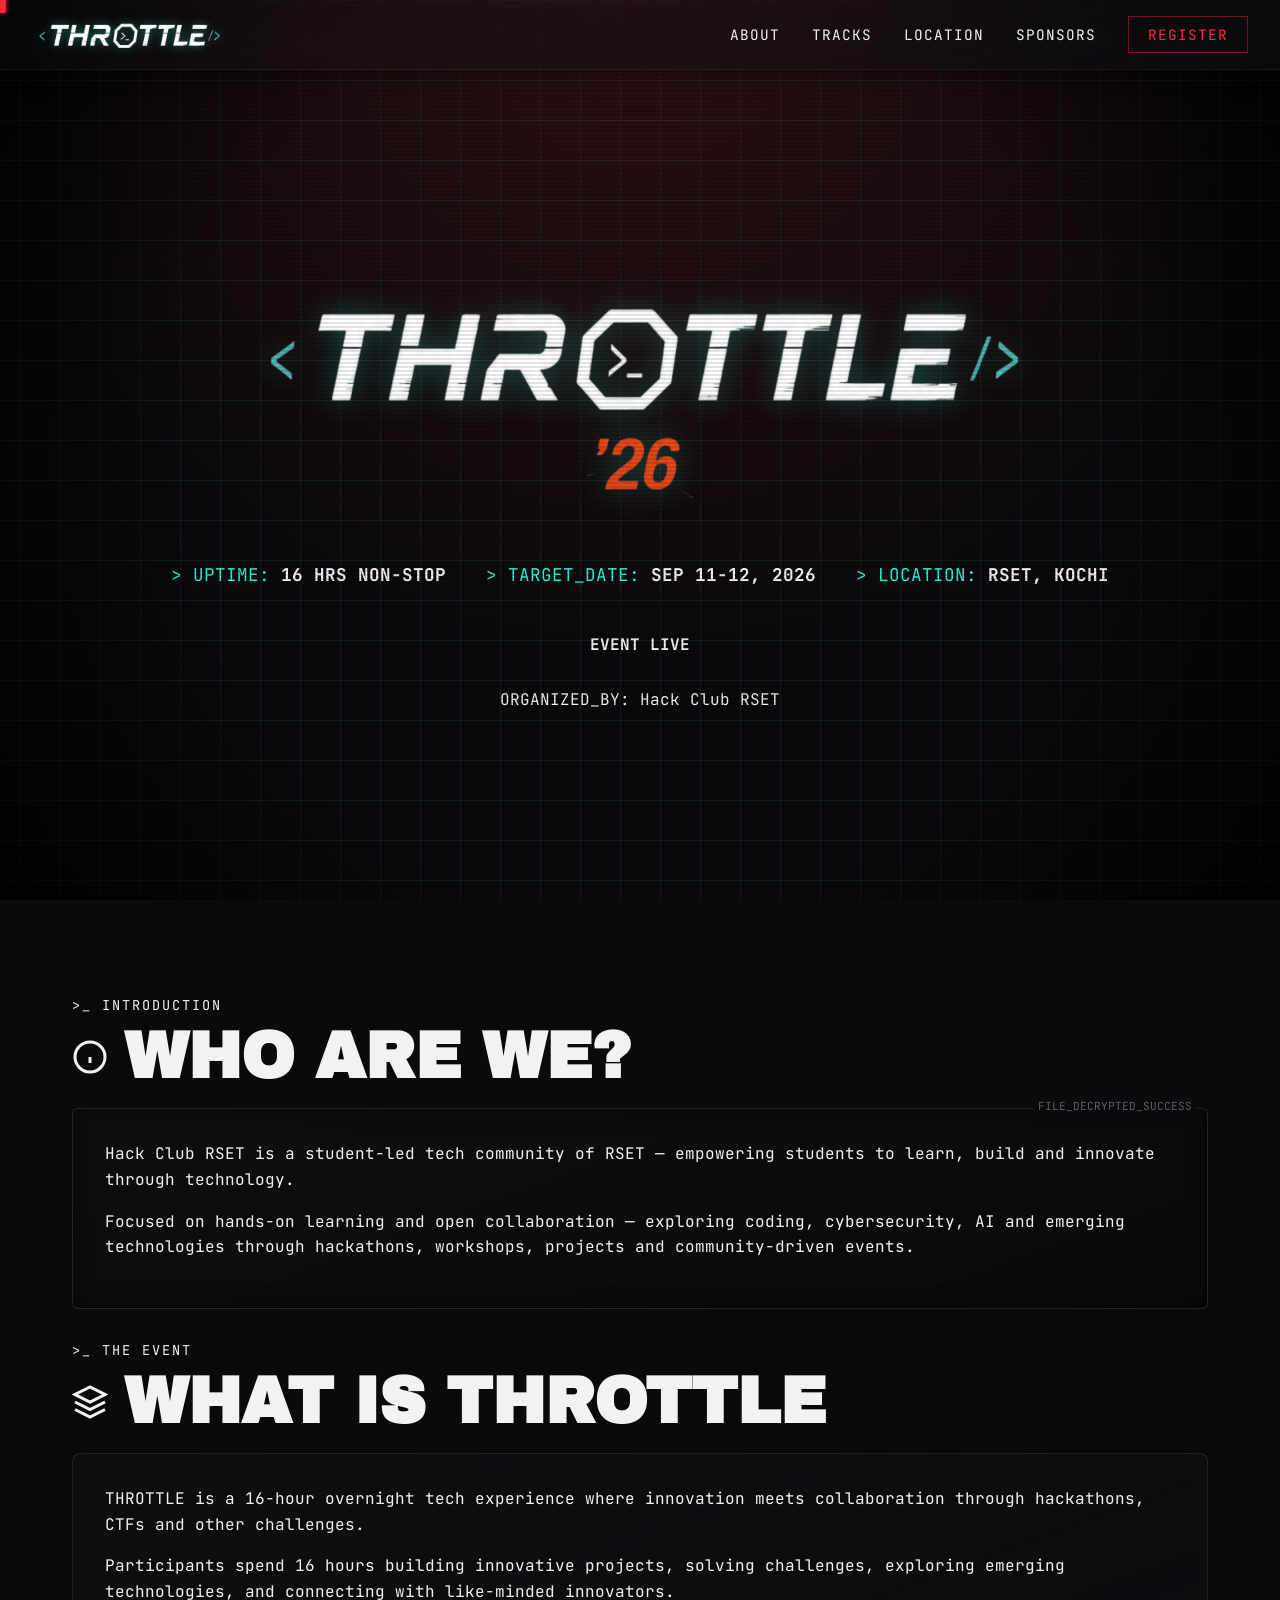
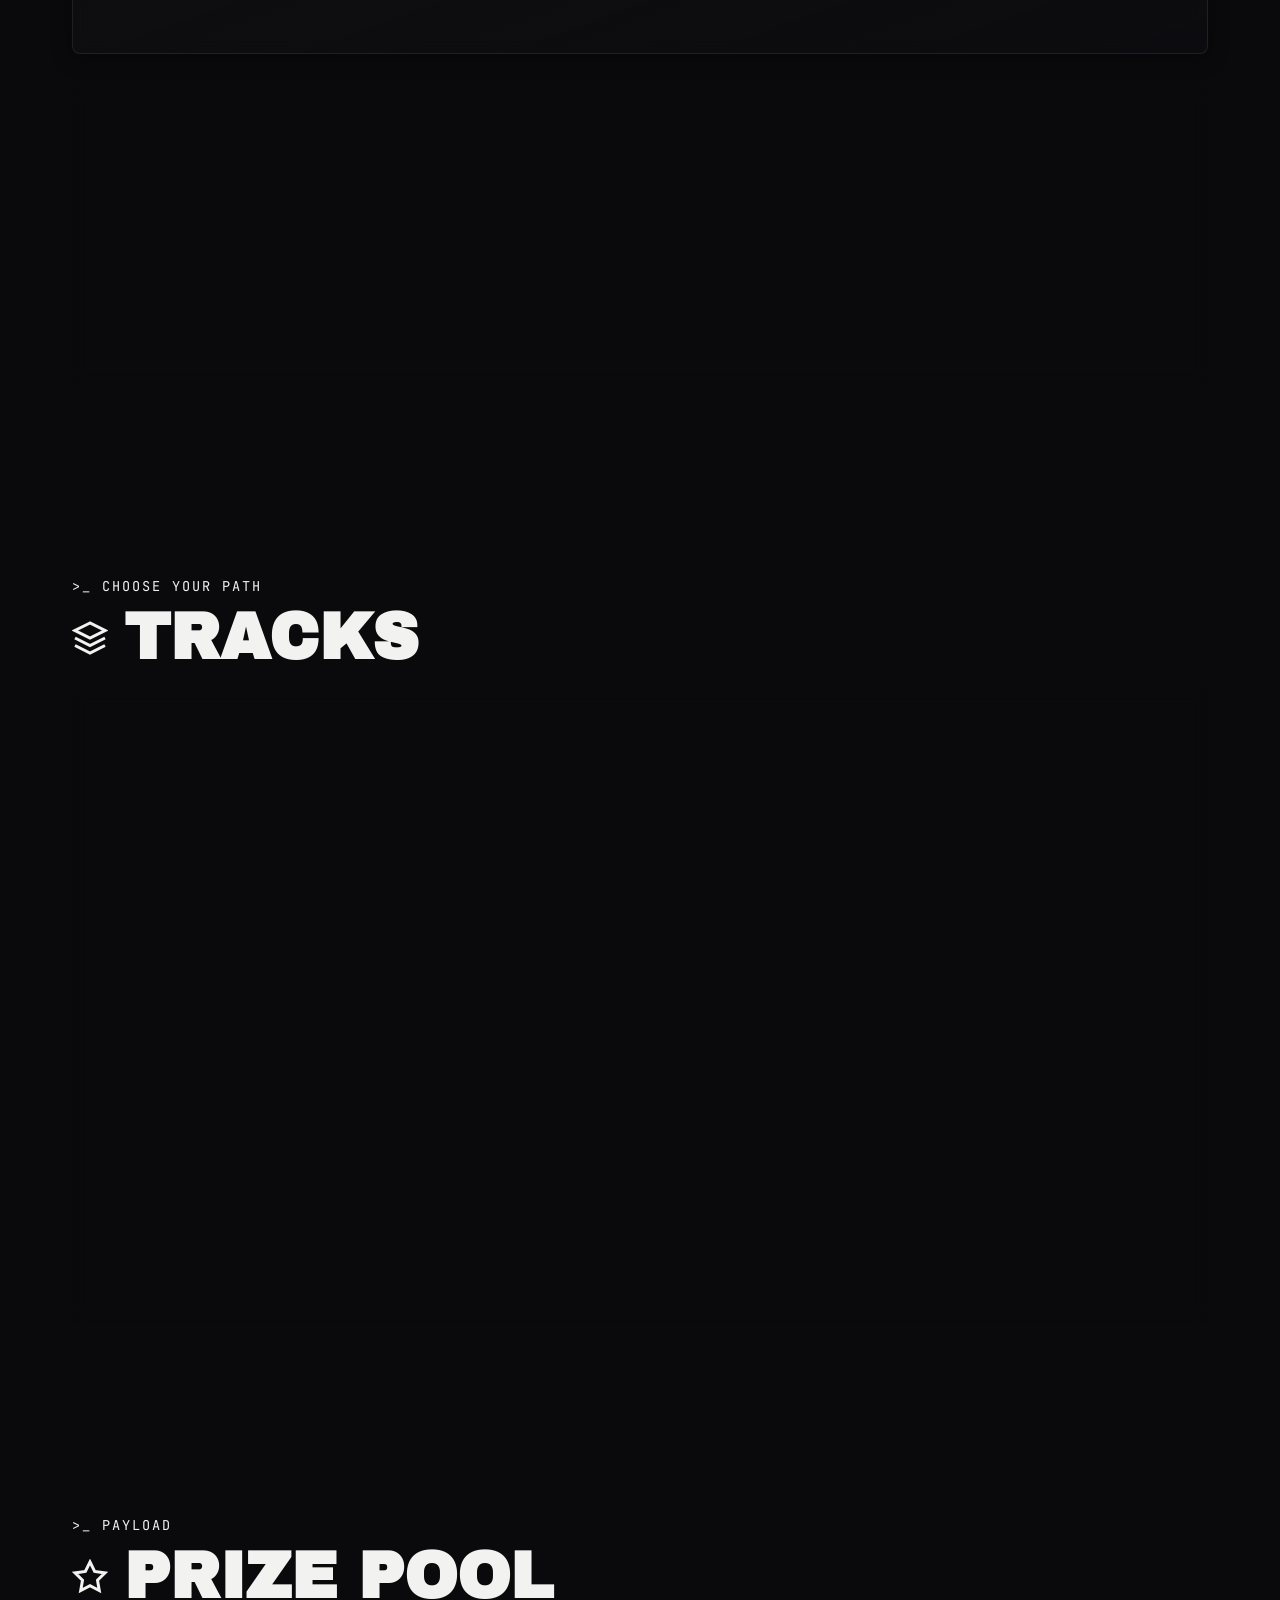
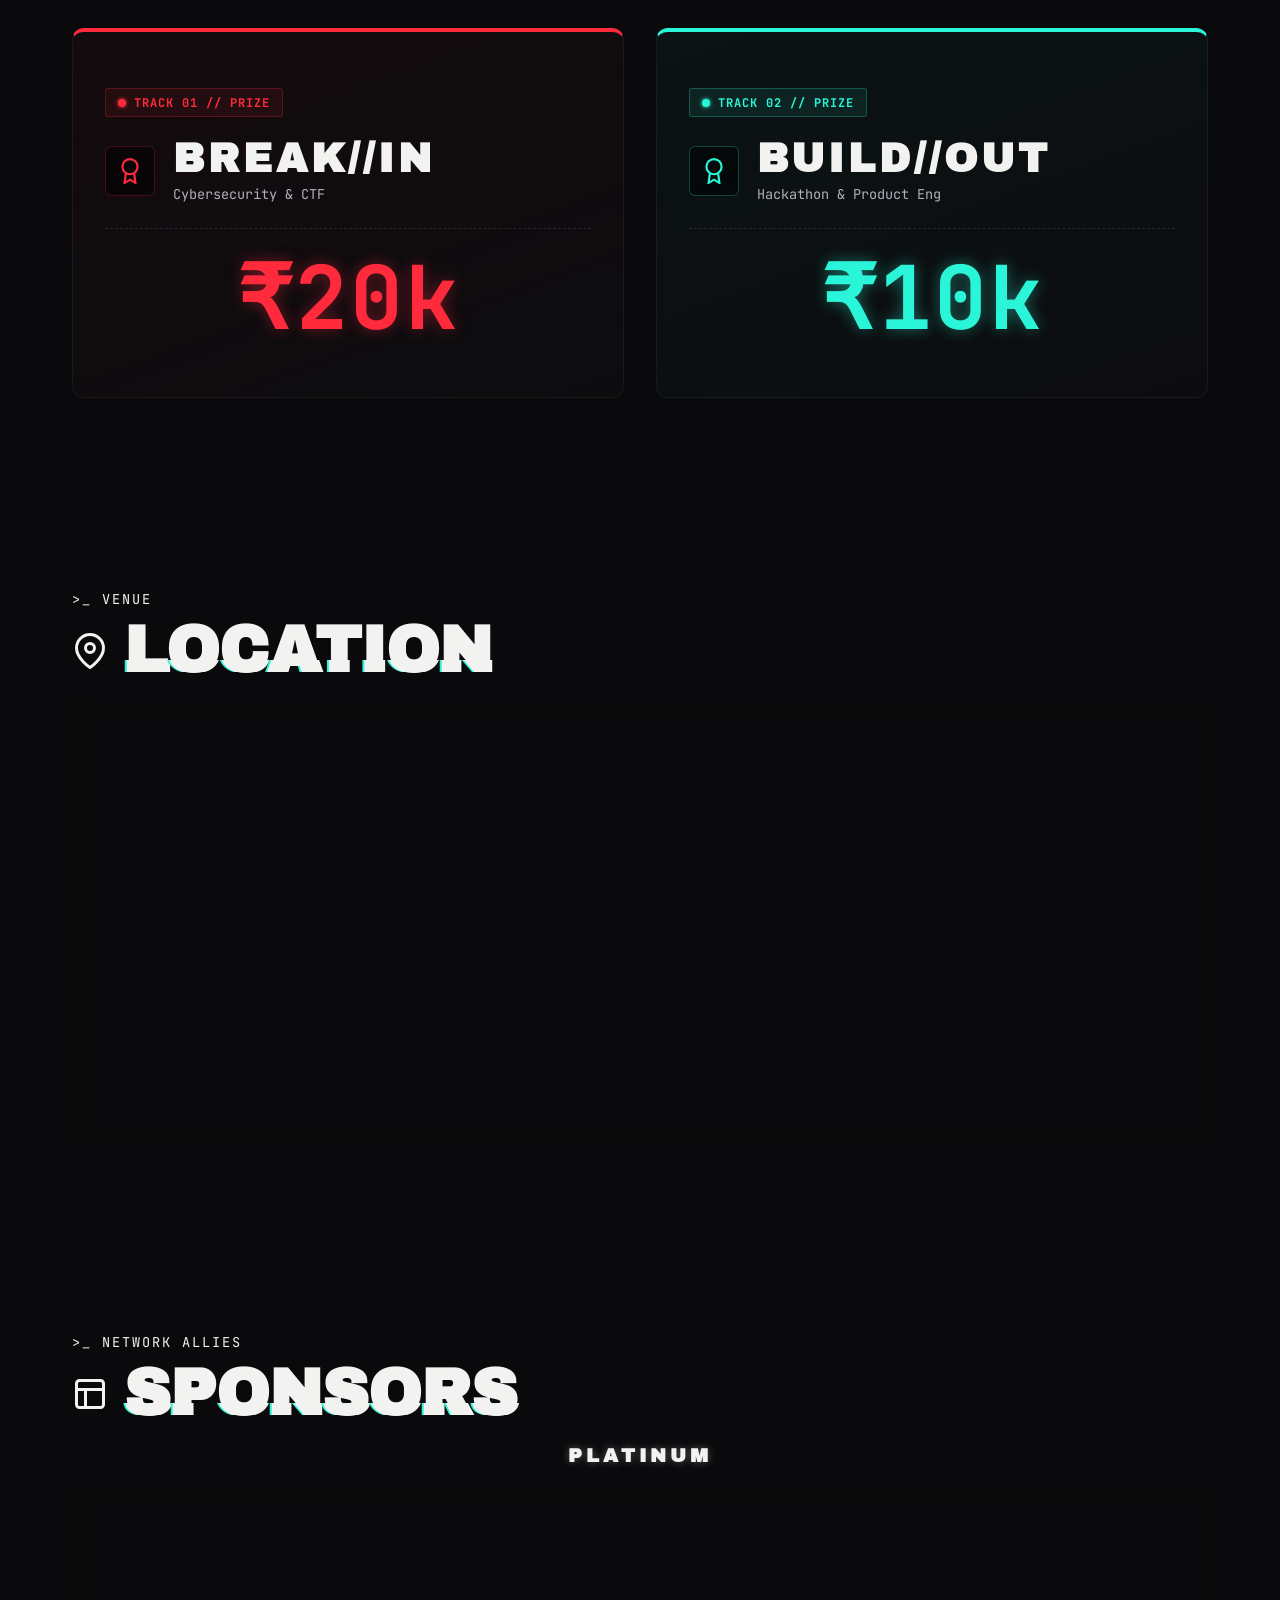
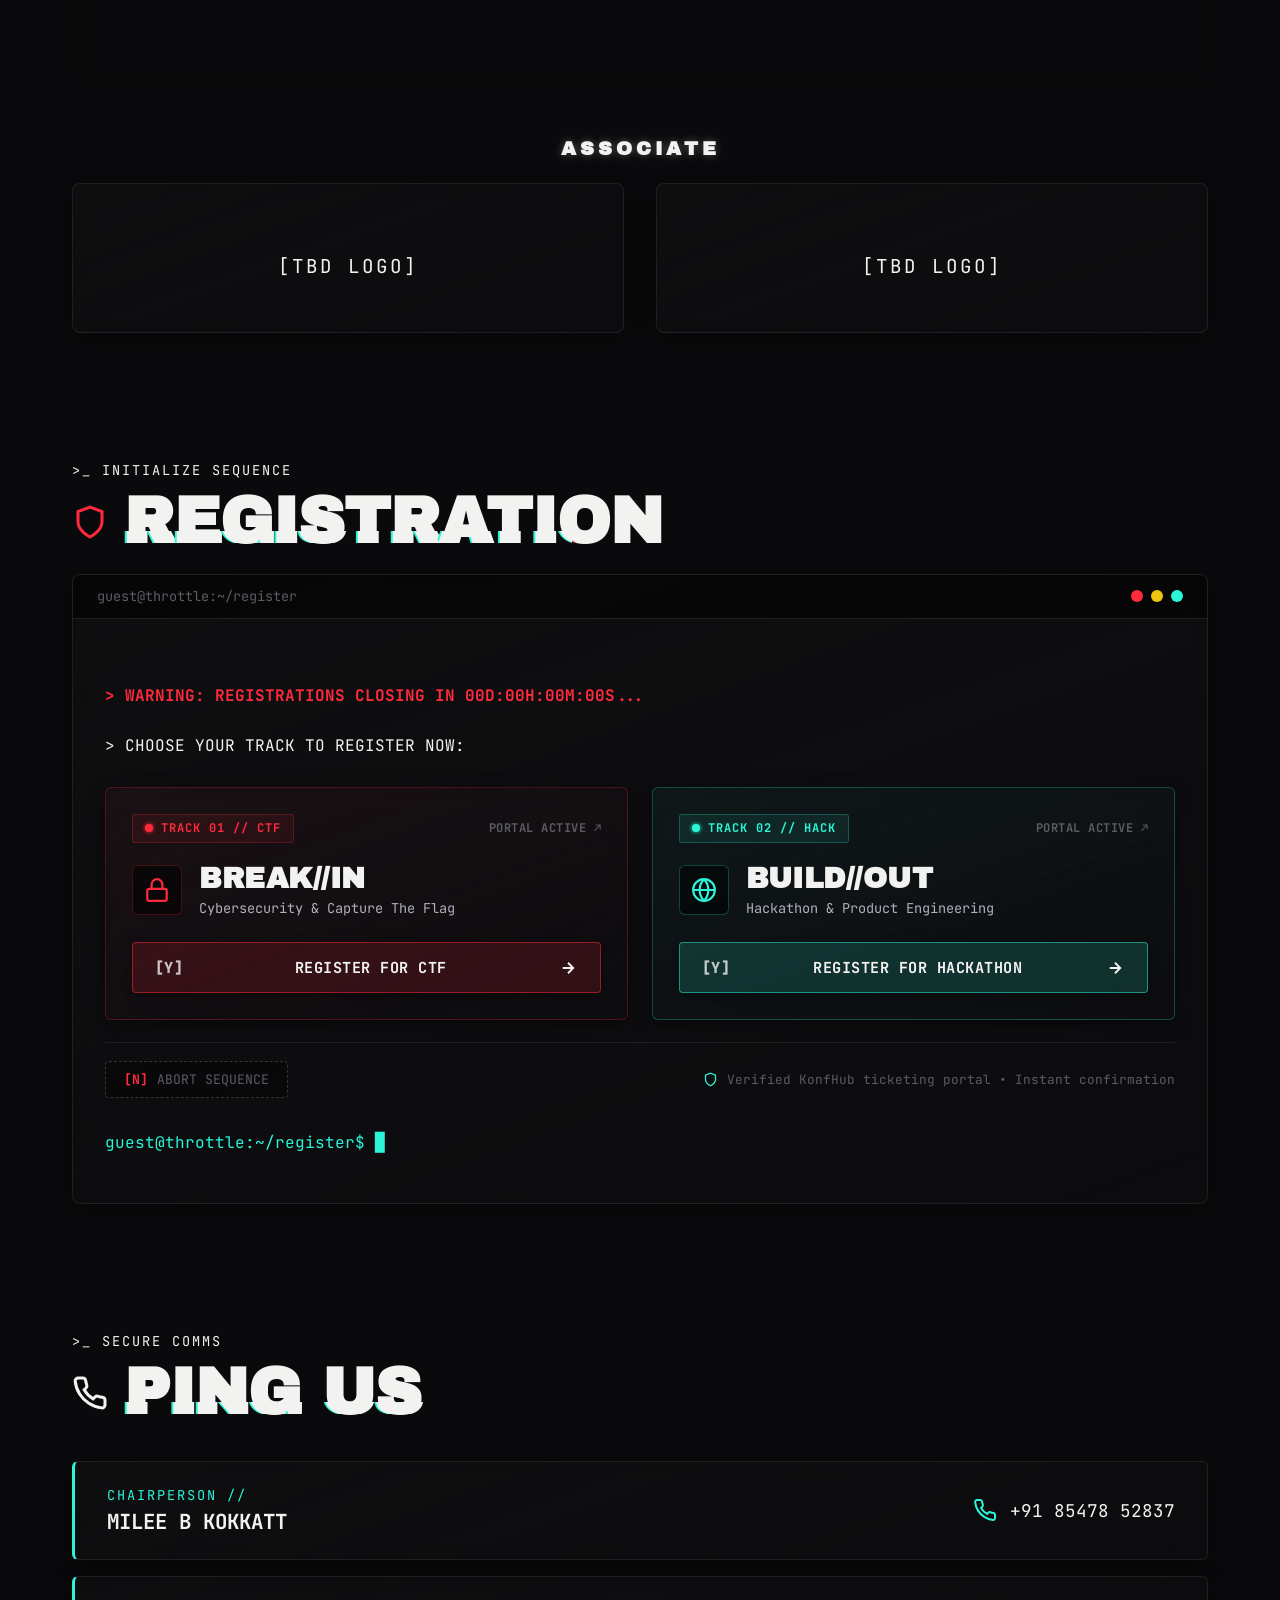
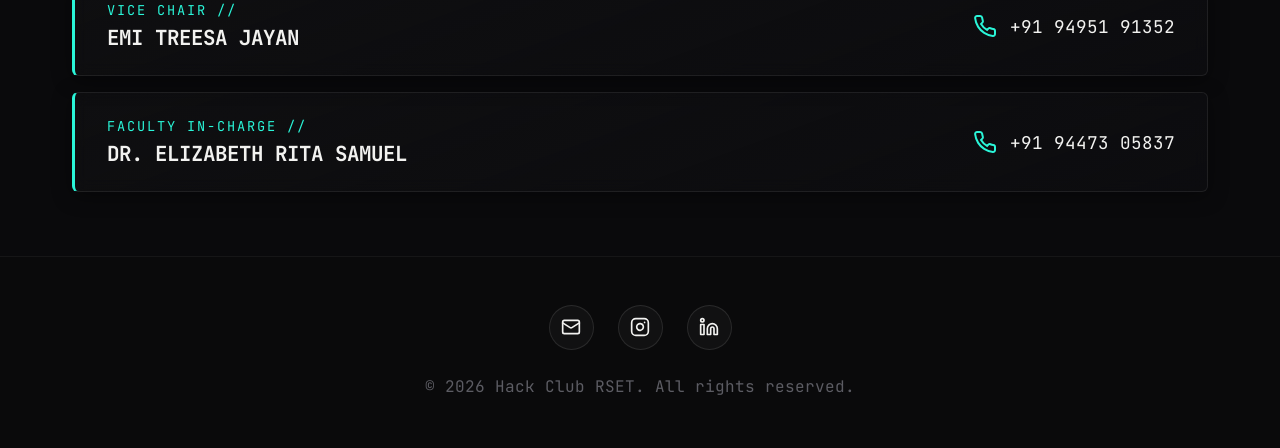
==== commit c3dfc09d: "prize cards reworked" ====
--- a/index.html
+++ b/index.html
@@ -270,13 +270,52 @@
             </div>
         </div>
         <div class="prize-grid">
-            <div class="prize-card break-in-card glass-panel">
-                <h3 class="text-red">BREAK//IN</h3>
-                <div class="prize-amount decrypt" data-target="₹20k">₹20k</div>
-            </div>
-            <div class="prize-card build-out-card glass-panel">
-                <h3 class="text-cyan">BUILD//OUT</h3>
-                <div class="prize-amount decrypt" data-target="₹10k">₹10k</div>
+            <div class="prize-card break-in-card">
+                <div class="reg-card-header">
+                    <span class="reg-track-badge badge-red">
+                        <span class="live-dot dot-red"></span>
+                        TRACK 01 // PRIZE
+                    </span>
+                </div>
+                <div class="reg-card-content">
+                    <div class="reg-card-icon-wrap icon-red">
+                        <svg viewBox="0 0 24 24" fill="none" stroke="currentColor" stroke-width="2">
+                            <circle cx="12" cy="8" r="7"></circle>
+                            <polyline points="8.21 13.89 7 23 12 20 17 23 15.79 13.88"></polyline>
+                        </svg>
+                    </div>
+                    <div class="reg-card-text">
+                        <h3 class="reg-card-title" style="text-align: left;">BREAK//IN</h3>
+                        <p class="reg-card-sub" style="text-align: left;">Cybersecurity & CTF</p>
+                    </div>
+                </div>
+                <div class="prize-amount-wrap">
+                    <div class="prize-amount text-red decrypt" data-target="₹20k">₹20k</div>
+                </div>
+            </div>
+
+            <div class="prize-card build-out-card">
+                <div class="reg-card-header">
+                    <span class="reg-track-badge badge-cyan">
+                        <span class="live-dot dot-cyan"></span>
+                        TRACK 02 // PRIZE
+                    </span>
+                </div>
+                <div class="reg-card-content">
+                    <div class="reg-card-icon-wrap icon-cyan">
+                        <svg viewBox="0 0 24 24" fill="none" stroke="currentColor" stroke-width="2">
+                            <circle cx="12" cy="8" r="7"></circle>
+                            <polyline points="8.21 13.89 7 23 12 20 17 23 15.79 13.88"></polyline>
+                        </svg>
+                    </div>
+                    <div class="reg-card-text">
+                        <h3 class="reg-card-title" style="text-align: left;">BUILD//OUT</h3>
+                        <p class="reg-card-sub" style="text-align: left;">Hackathon & Product Eng</p>
+                    </div>
+                </div>
+                <div class="prize-amount-wrap">
+                    <div class="prize-amount text-cyan decrypt" data-target="₹10k">₹10k</div>
+                </div>
             </div>
         </div>
     </section>
@@ -397,8 +436,7 @@
                             id="reg-days">00</span>D:<span id="reg-hours">00</span>H:<span
                             id="reg-minutes">00</span>M:<span id="reg-seconds">00</span>S...
                     </p>
-                    <p class="prompt-text">> SYSTEM REQUIRES CONFIRMATION TO PROCEED.</p>
-                    <p class="prompt-text prompt-action-callout">> CHOOSE YOUR TRACK TO REGISTER NOW:</p>
+                    <p class="prompt-text">> CHOOSE YOUR TRACK TO REGISTER NOW:</p>
                 </div>
 
                 <div class="reg-options-grid">
--- a/style.css
+++ b/style.css
@@ -174,13 +174,21 @@
   width: 100%;
 }
 .glass-panel {
-  background-color: rgba(21, 21, 23, 0.6);
-  backdrop-filter: blur(12px);
-  -webkit-backdrop-filter: blur(12px);
-  border: 1px solid rgba(255, 255, 255, 0.1);
-  box-shadow: 0 8px 32px 0 rgba(0, 0, 0, 0.5);
+  background: linear-gradient(160deg, rgba(255, 255, 255, 0.02) 0%, rgba(13, 13, 16, 0.85) 100%);
+  backdrop-filter: blur(8px);
+  -webkit-backdrop-filter: blur(8px);
+  border: 1px solid rgba(255, 255, 255, 0.08);
+  box-shadow: 0 4px 20px rgba(0, 0, 0, 0.4);
+  border-radius: 8px;
   padding: 2rem;
   position: relative;
+  transition: transform 0.3s ease, box-shadow 0.3s ease, border-color 0.3s ease;
+}
+
+.glass-panel:hover {
+  border-color: rgba(255, 255, 255, 0.15);
+  box-shadow: 0 8px 30px rgba(0, 0, 0, 0.6);
+  transform: translateY(-2px);
 }
 #navbar {
   position: fixed;
@@ -502,9 +510,11 @@
 }
 
 .decrypted-file {
-  background-color: var(--carbon);
+  background: linear-gradient(160deg, rgba(21, 21, 23, 0.4) 0%, rgba(10, 10, 12, 0.9) 100%);
   padding: 2rem;
   border: 1px solid rgba(255, 255, 255, 0.1);
+  border-radius: 6px;
+  box-shadow: inset 0 0 20px rgba(0,0,0,0.5);
 }
 
 .decrypted-file::before {
@@ -556,10 +566,35 @@
 
 .track {
   flex: 1;
-  padding: 4rem 3rem;
+  padding: 3rem 2rem;
+  margin: 1rem;
+  border-radius: 12px;
+  background: rgba(16, 16, 20, 0.8);
+  border: 1px solid rgba(255, 255, 255, 0.05);
+  transition: transform 0.3s ease, box-shadow 0.3s ease, border-color 0.3s ease;
   display: flex;
   flex-direction: column;
   justify-content: center;
+}
+
+.track.left-track {
+  background: linear-gradient(160deg, rgba(255, 42, 60, 0.04) 0%, rgba(13, 13, 16, 0.95) 100%);
+  border: 1px solid rgba(255, 42, 60, 0.15);
+}
+.track.left-track:hover {
+  border-color: rgba(255, 42, 60, 0.4);
+  box-shadow: 0 8px 25px rgba(0, 0, 0, 0.5), 0 0 15px rgba(255, 42, 60, 0.1);
+  transform: translateY(-4px);
+}
+
+.track.right-track {
+  background: linear-gradient(160deg, rgba(42, 245, 216, 0.04) 0%, rgba(13, 13, 16, 0.95) 100%);
+  border: 1px solid rgba(42, 245, 216, 0.15);
+}
+.track.right-track:hover {
+  border-color: rgba(42, 245, 216, 0.4);
+  box-shadow: 0 8px 25px rgba(0, 0, 0, 0.5), 0 0 15px rgba(42, 245, 216, 0.1);
+  transform: translateY(-4px);
 }
 
 .break-in h2 {
@@ -618,11 +653,11 @@
   flex-direction: row;
   justify-content: center;
   gap: 2rem;
-  background: rgba(0, 0, 0, 0.3);
-  border: 1px solid rgba(255, 255, 255, 0.05);
-  border-radius: 8px;
-  padding: 1.5rem;
-  box-shadow: inset 0 0 10px rgba(0, 0, 0, 0.5);
+  background: rgba(0, 0, 0, 0.4);
+  border: 1px solid rgba(255, 255, 255, 0.08);
+  border-radius: 6px;
+  padding: 1.25rem;
+  box-shadow: inset 0 0 12px rgba(0, 0, 0, 0.6);
 }
 
 .meta-item {
@@ -659,23 +694,23 @@
   display: flex;
   align-items: center;
   justify-content: center;
-  gap: 0.6rem;
+  gap: 0.8rem;
   width: 100%;
-  padding: 0.85rem 1.5rem;
+  padding: 0.95rem 1.5rem;
   font-family: var(--font-mono);
-  font-size: 0.9rem;
+  font-size: 0.95rem;
   font-weight: 700;
   letter-spacing: 0.5px;
   border-radius: 4px;
-  transition: all 0.3s cubic-bezier(0.2, 0.8, 0.2, 1);
+  transition: all 0.25s ease;
   text-decoration: none;
 }
 
 .track-btn-red {
-  background: rgba(255, 42, 60, 0.1);
-  color: #FFFFFF;
+  background: rgba(255, 42, 60, 0.15);
+  color: var(--ghost-white);
   border: 1px solid rgba(255, 42, 60, 0.5);
-  box-shadow: 0 2px 10px rgba(0, 0, 0, 0.3);
+  box-shadow: 0 2px 8px rgba(0, 0, 0, 0.3);
 }
 
 .track-btn-red:hover {
@@ -686,10 +721,10 @@
 }
 
 .track-btn-cyan {
-  background: rgba(42, 245, 216, 0.1);
-  color: #FFFFFF;
+  background: rgba(42, 245, 216, 0.15);
+  color: var(--ghost-white);
   border: 1px solid rgba(42, 245, 216, 0.5);
-  box-shadow: 0 2px 10px rgba(0, 0, 0, 0.3);
+  box-shadow: 0 2px 8px rgba(0, 0, 0, 0.3);
 }
 
 .track-btn-cyan:hover {
@@ -800,44 +835,59 @@
 
 .prize-card {
   text-align: center;
-  padding: 3rem 2rem;
-  transition: transform 0.4s cubic-bezier(0.175, 0.885, 0.32, 1.275), box-shadow 0.4s ease;
+  padding: 3.5rem 2rem;
+  transition: transform 0.3s ease, box-shadow 0.3s ease, border-color 0.3s ease;
   position: relative;
   overflow: hidden;
   display: flex;
   flex-direction: column;
   justify-content: center;
-  min-height: 250px;
+  min-height: 220px;
+  border-radius: 12px;
+  background: rgba(16, 16, 20, 0.8);
+  border: 1px solid rgba(255, 255, 255, 0.05);
 }
 
 .prize-card:hover {
-  transform: translateY(-10px) scale(1.02);
+  transform: translateY(-5px);
   z-index: 2;
 }
 
 .break-in-card {
   border-top: 4px solid var(--signal-red);
+  background: linear-gradient(160deg, rgba(255, 42, 60, 0.04) 0%, rgba(13, 13, 16, 0.95) 100%);
 }
 
 .break-in-card:hover {
-  box-shadow: 0 15px 35px rgba(255, 42, 60, 0.2), inset 0 0 20px rgba(255, 42, 60, 0.1);
-  border-color: var(--signal-red);
+  box-shadow: 0 10px 30px rgba(255, 42, 60, 0.25), 0 0 15px rgba(255, 42, 60, 0.1);
+  border-color: rgba(255, 42, 60, 0.4);
+  border-top: 4px solid var(--signal-red);
 }
 
 .build-out-card {
   border-top: 4px solid var(--corrupt-cyan);
+  background: linear-gradient(160deg, rgba(42, 245, 216, 0.04) 0%, rgba(13, 13, 16, 0.95) 100%);
 }
 
 .build-out-card:hover {
-  box-shadow: 0 15px 35px rgba(42, 245, 216, 0.2), inset 0 0 20px rgba(42, 245, 216, 0.1);
-  border-color: var(--corrupt-cyan);
+  box-shadow: 0 10px 30px rgba(42, 245, 216, 0.25), 0 0 15px rgba(42, 245, 216, 0.1);
+  border-color: rgba(42, 245, 216, 0.4);
+  border-top: 4px solid var(--corrupt-cyan);
+}
+
+.prize-amount-wrap {
+  margin-top: auto;
+  padding-top: 1.5rem;
+  border-top: 1px dashed rgba(255, 255, 255, 0.1);
+  display: flex;
+  justify-content: center;
+  align-items: center;
 }
 
 .prize-amount {
-  font-size: clamp(3rem, 8vw, 5rem);
+  font-size: clamp(3.5rem, 8vw, 5.5rem);
   font-weight: bold;
-  margin-top: 1.5rem;
-  font-family: var(--font-display);
+  font-family: var(--font-mono);
   letter-spacing: 2px;
   line-height: 1;
 }
@@ -906,6 +956,13 @@
   justify-content: center;
   align-items: center;
   min-height: 150px;
+  transition: transform 0.3s ease, box-shadow 0.3s ease, border-color 0.3s ease;
+}
+
+.sponsor-card:hover {
+  transform: translateY(-3px);
+  border-color: rgba(255, 255, 255, 0.2);
+  box-shadow: 0 8px 25px rgba(0, 0, 0, 0.5);
 }
 
 .sponsor-logo {
@@ -918,7 +975,12 @@
 .platinum {
   min-height: 200px;
   border-color: rgba(42, 245, 216, 0.3);
-  box-shadow: 0 0 20px rgba(42, 245, 216, 0.1);
+  box-shadow: 0 0 20px rgba(42, 245, 216, 0.05);
+}
+
+.platinum:hover {
+  border-color: rgba(42, 245, 216, 0.6);
+  box-shadow: 0 8px 30px rgba(42, 245, 216, 0.2), 0 0 15px rgba(42, 245, 216, 0.1);
 }
 
 .platinum .sponsor-logo {
@@ -1223,26 +1285,28 @@
 }
 
 .cta-red {
+  background: rgba(255, 42, 60, 0.15);
+  color: var(--ghost-white);
+  box-shadow: 0 2px 8px rgba(0, 0, 0, 0.3);
+  border: 1px solid rgba(255, 42, 60, 0.5);
+}
+
+.reg-card.ctf-reg:hover .cta-red {
   background: var(--signal-red);
   color: #FFFFFF;
+  box-shadow: 0 4px 14px rgba(255, 42, 60, 0.3);
+}
+
+.cta-cyan {
+  background: rgba(42, 245, 216, 0.15);
+  color: var(--ghost-white);
   box-shadow: 0 2px 8px rgba(0, 0, 0, 0.3);
-  border: 1px solid rgba(255, 255, 255, 0.15);
-}
-
-.reg-card.ctf-reg:hover .cta-red {
-  background: #E81A2D;
-  box-shadow: 0 4px 14px rgba(255, 42, 60, 0.3);
-}
-
-.cta-cyan {
+  border: 1px solid rgba(42, 245, 216, 0.5);
+}
+
+.reg-card.hack-reg:hover .cta-cyan {
   background: var(--corrupt-cyan);
   color: #0A0A0C;
-  box-shadow: 0 2px 8px rgba(0, 0, 0, 0.3);
-  border: 1px solid rgba(255, 255, 255, 0.25);
-}
-
-.reg-card.hack-reg:hover .cta-cyan {
-  background: #17E3C7;
   box-shadow: 0 4px 14px rgba(42, 245, 216, 0.3);
 }
 
@@ -1350,14 +1414,19 @@
   justify-content: space-between;
   align-items: center;
   padding: 1.5rem 2rem;
-  background: rgba(0, 0, 0, 0.3);
+  background: linear-gradient(160deg, rgba(255, 255, 255, 0.02) 0%, rgba(13, 13, 16, 0.85) 100%);
+  border: 1px solid rgba(255, 255, 255, 0.08);
   border-left: 3px solid var(--corrupt-cyan);
+  border-radius: 6px;
   transition: all 0.3s ease;
 }
 
 .contact-row:hover {
-  background: rgba(42, 245, 216, 0.05);
+  background: linear-gradient(160deg, rgba(255, 42, 60, 0.05) 0%, rgba(18, 18, 22, 0.95) 100%);
+  border-color: rgba(255, 42, 60, 0.3);
   border-left-color: var(--signal-red);
+  box-shadow: 0 4px 15px rgba(255, 42, 60, 0.15);
+  transform: translateY(-2px);
 }
 
 .contact-info {
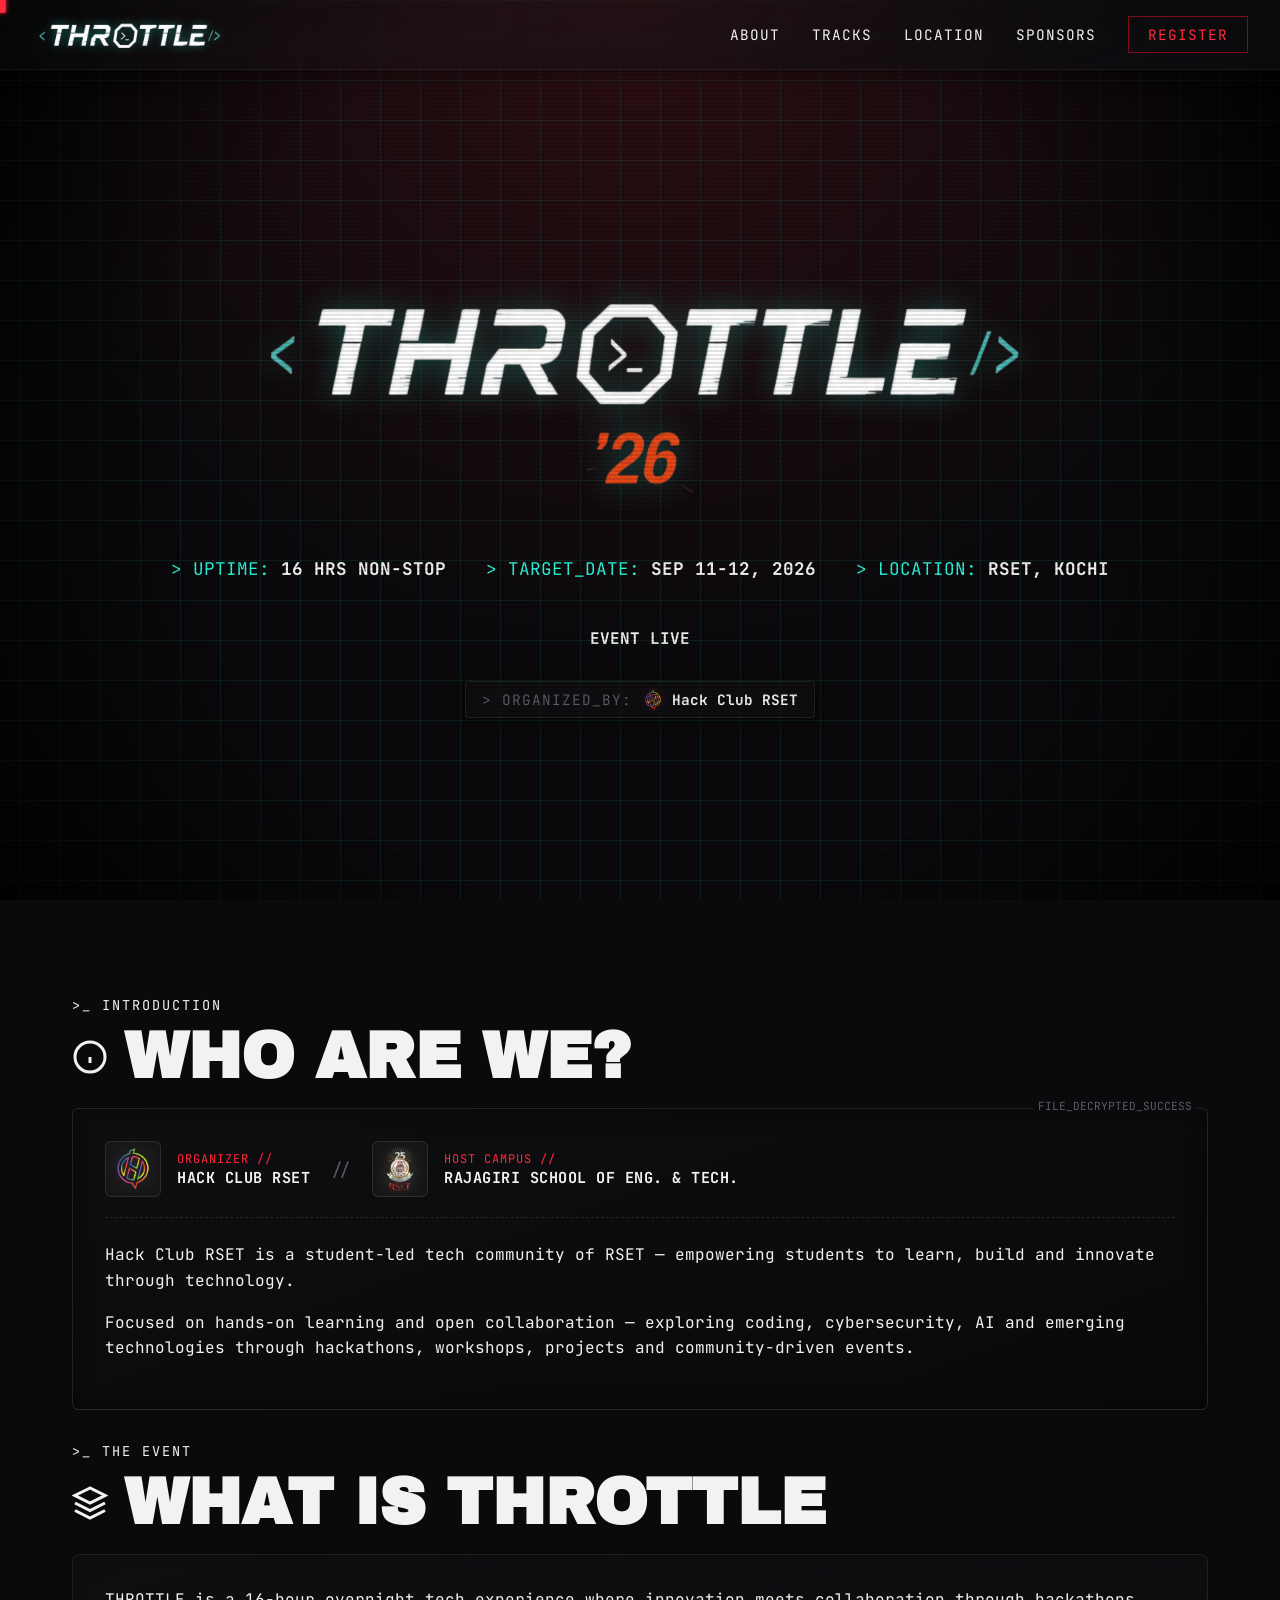
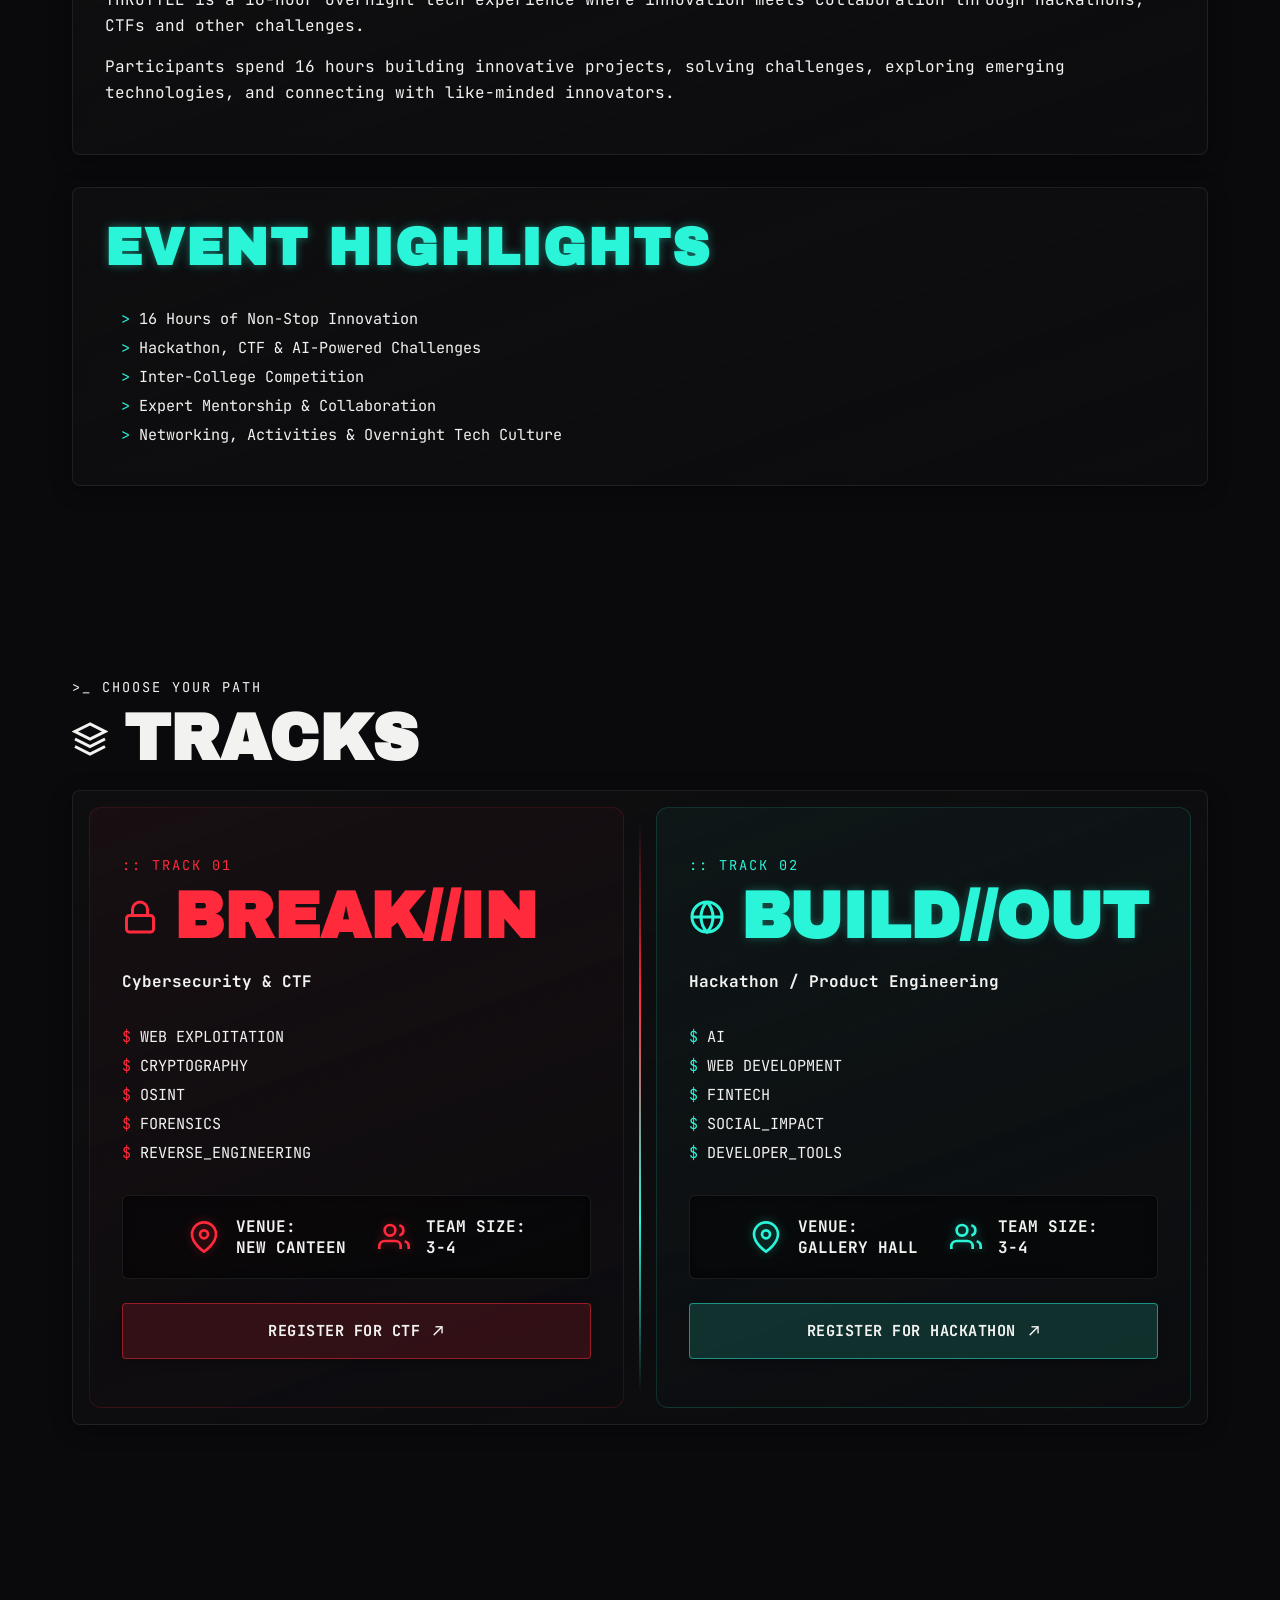
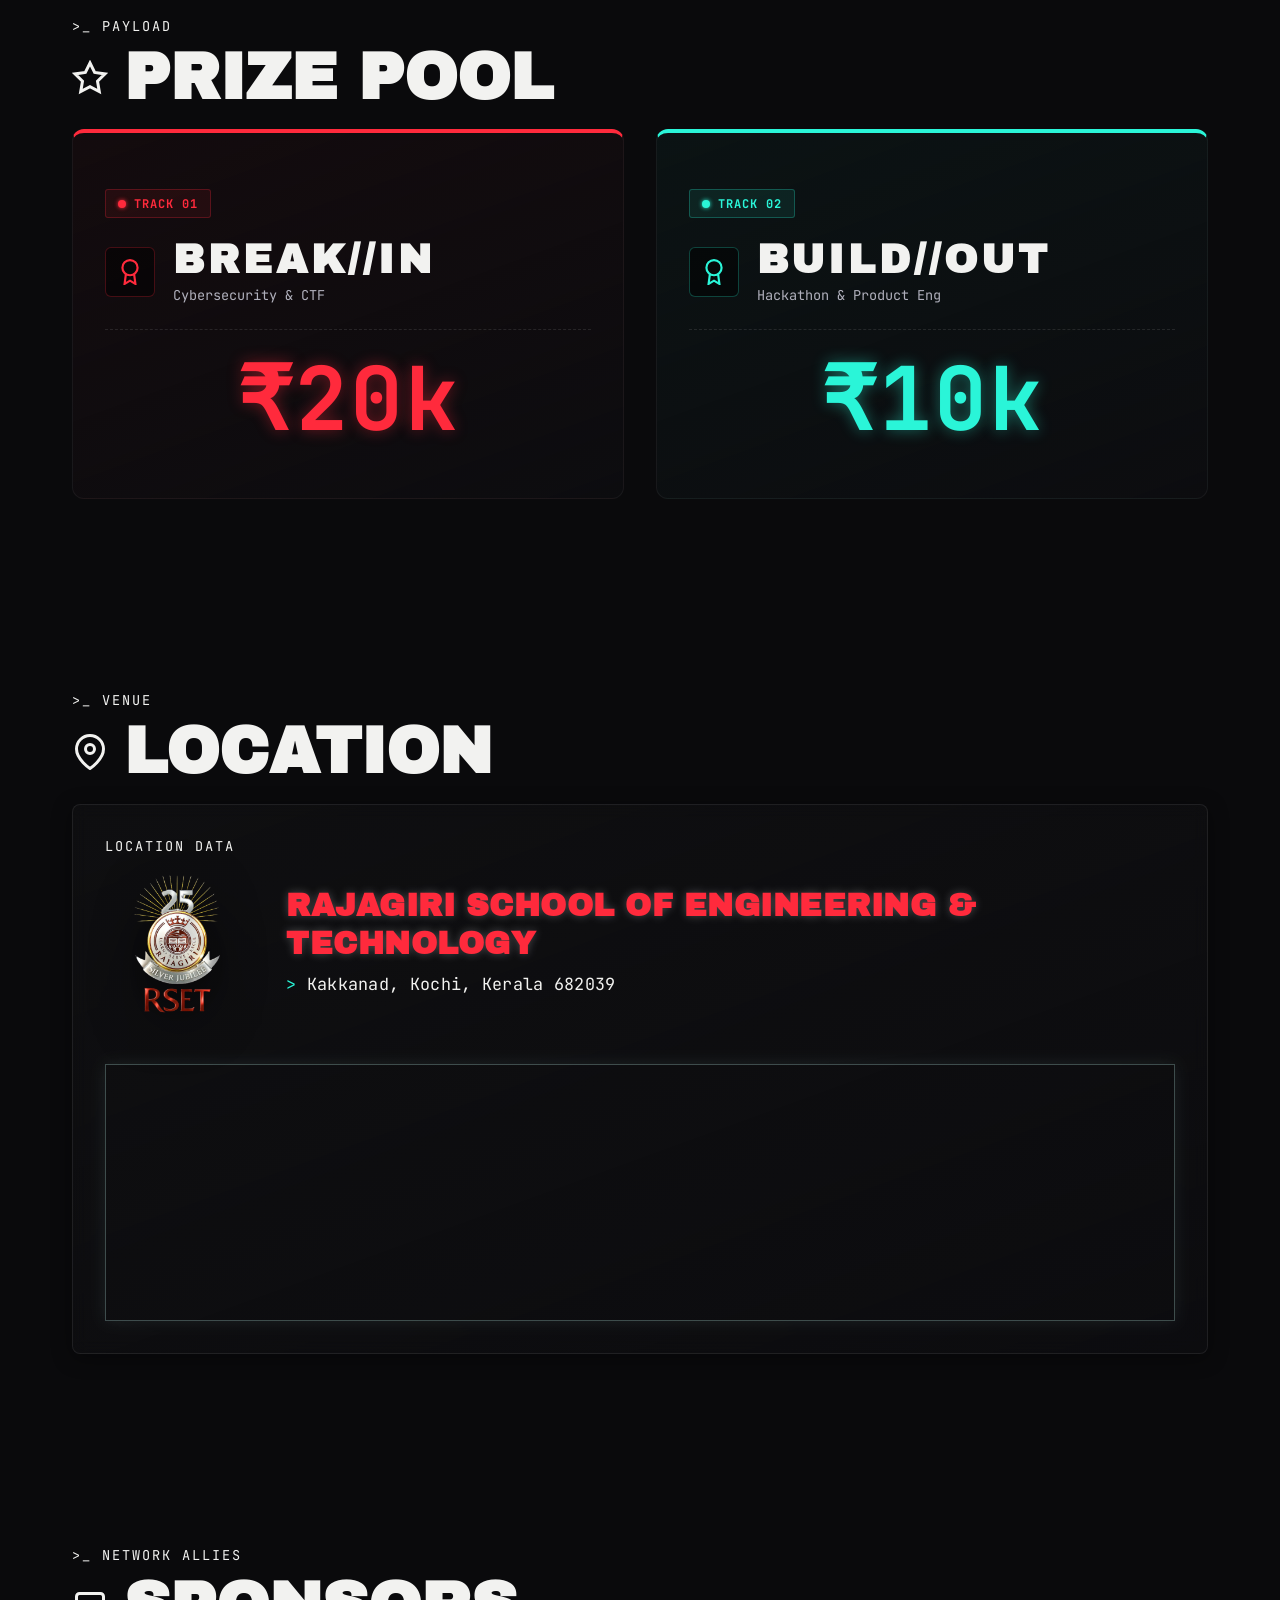
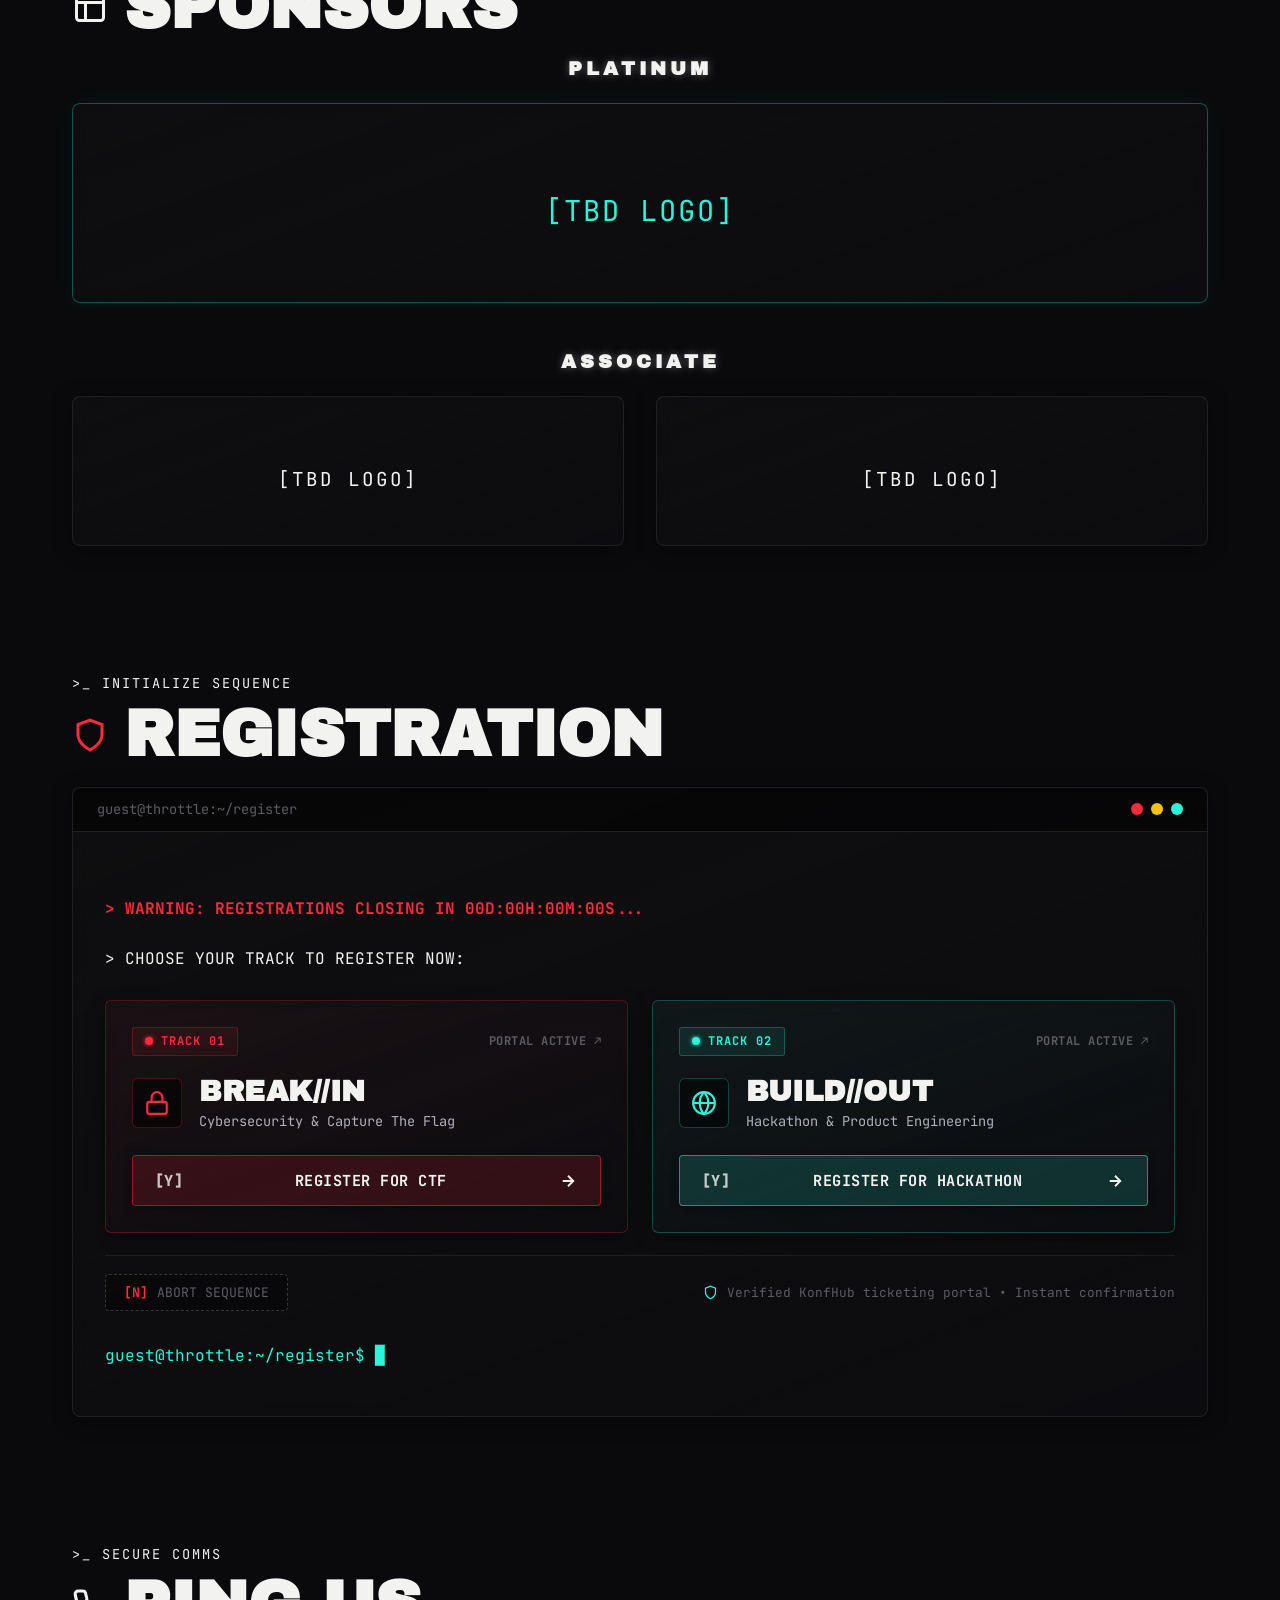
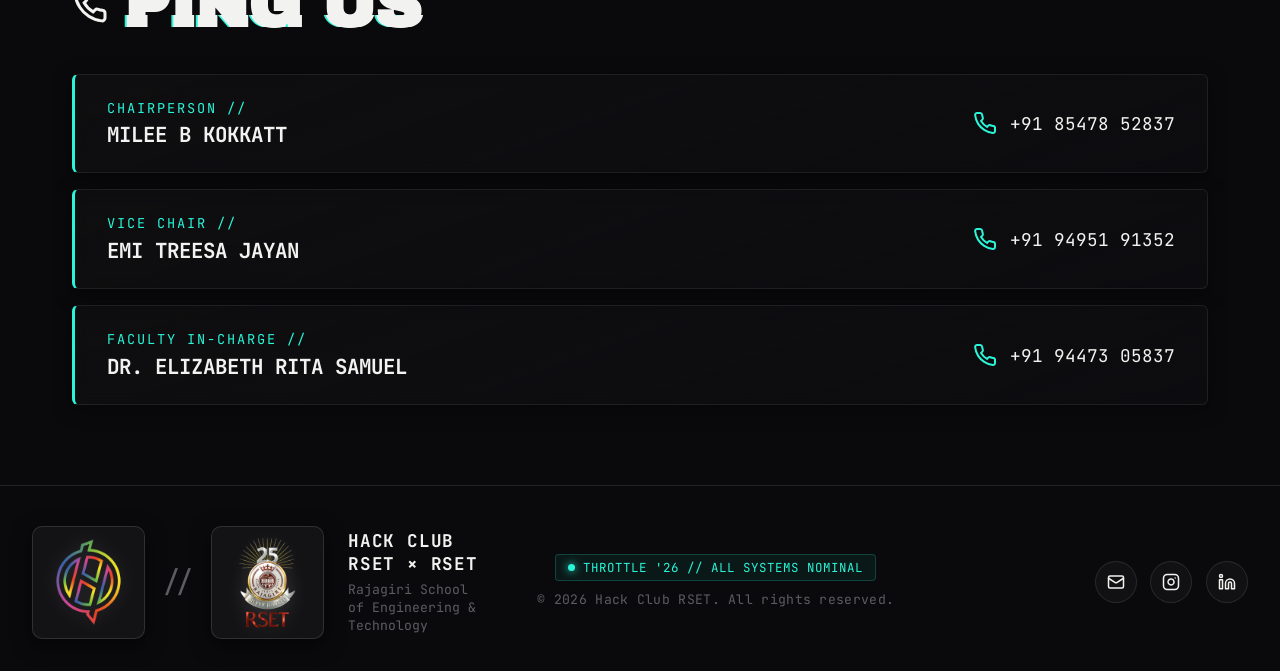
==== commit 2c6566d7: "footer and logos" ====
--- a/index.html
+++ b/index.html
@@ -4,7 +4,7 @@
 <head>
     <meta charset="UTF-8">
     <meta name="viewport" content="width=device-width, initial-scale=1.0">
-    <title>THROTTLE '26 | Hackathon & CTF</title>
+    <title>THROTTLE '26</title>
 
     <!-- Google Fonts -->
     <link rel="preconnect" href="https://fonts.googleapis.com">
@@ -86,7 +86,13 @@
                         <span class="time-block" id="seconds">00</span>
                     </div>
                     <div class="meta-info">
-                        <p>ORGANIZED_BY: Hack Club RSET</p>
+                        <div class="hero-organizer-badge">
+                            <span class="organizer-label">> ORGANIZED_BY:</span>
+                            <span class="organizer-club-pill">
+                                <img src="assets/logo/hack club logo.png" alt="Hack Club RSET" class="hero-club-logo">
+                                <span class="organizer-name">Hack Club RSET</span>
+                            </span>
+                        </div>
                     </div>
                 </div>
             </div>
@@ -107,6 +113,23 @@
             </div>
         </div>
         <div class="decrypted-file glass-panel">
+            <div class="breach-identity-bar">
+                <div class="identity-badge">
+                    <img src="assets/logo/hack club logo.png" alt="Hack Club RSET" class="identity-logo">
+                    <div class="identity-text">
+                        <span class="identity-role">ORGANIZER //</span>
+                        <span class="identity-title">HACK CLUB RSET</span>
+                    </div>
+                </div>
+                <div class="identity-divider">//</div>
+                <div class="identity-badge">
+                    <img src="assets/logo/rset logo.png" alt="RSET" class="identity-logo">
+                    <div class="identity-text">
+                        <span class="identity-role">HOST CAMPUS //</span>
+                        <span class="identity-title">RAJAGIRI SCHOOL OF ENG. & TECH.</span>
+                    </div>
+                </div>
+            </div>
             <p>Hack Club RSET is a student-led tech community of RSET — empowering students
                 to learn, build and innovate through technology.</p>
             <p>Focused on hands-on learning and open collaboration — exploring coding, cybersecurity, AI and emerging
@@ -274,7 +297,7 @@
                 <div class="reg-card-header">
                     <span class="reg-track-badge badge-red">
                         <span class="live-dot dot-red"></span>
-                        TRACK 01 // PRIZE
+                        TRACK 01
                     </span>
                 </div>
                 <div class="reg-card-content">
@@ -298,7 +321,7 @@
                 <div class="reg-card-header">
                     <span class="reg-track-badge badge-cyan">
                         <span class="live-dot dot-cyan"></span>
-                        TRACK 02 // PRIZE
+                        TRACK 02
                     </span>
                 </div>
                 <div class="reg-card-content">
@@ -363,8 +386,13 @@
             <span class="eyebrow">LOCATION DATA</span>
             <div class="venue-content">
                 <div class="geolocate-data">
-                    <h3 class="venue-name text-red">RAJAGIRI SCHOOL OF ENGINEERING & TECHNOLOGY</h3>
-                    <p>Kakkanad, Kochi, Kerala 682039</p>
+                    <div class="venue-title-lockup">
+                        <img src="assets/logo/rset logo.png" alt="RSET College Crest" class="venue-college-logo">
+                        <div class="venue-text-details">
+                            <h3 class="venue-name text-red">RAJAGIRI SCHOOL OF ENGINEERING & TECHNOLOGY</h3>
+                            <p>Kakkanad, Kochi, Kerala 682039</p>
+                        </div>
+                    </div>
                 </div>
                 <div class="map-embed">
                     <iframe
@@ -446,7 +474,7 @@
                         <div class="reg-card-header">
                             <span class="reg-track-badge badge-red">
                                 <span class="live-dot dot-red"></span>
-                                TRACK 01 // CTF
+                                TRACK 01
                             </span>
                             <span class="reg-portal-status">PORTAL ACTIVE ↗</span>
                         </div>
@@ -480,7 +508,7 @@
                         <div class="reg-card-header">
                             <span class="reg-track-badge badge-cyan">
                                 <span class="live-dot dot-cyan"></span>
-                                TRACK 02 // HACK
+                                TRACK 02
                             </span>
                             <span class="reg-portal-status">PORTAL ACTIVE ↗</span>
                         </div>
@@ -587,36 +615,68 @@
         </div>
     </section>
 
-    <!-- Normal Footer -->
+    <!-- Redesigned Uniform Footer -->
     <footer class="simple-footer">
-        <div class="footer-socials">
-            <a href="mailto:hackclubrset@gmail.com" target="_blank" class="social-btn" aria-label="Email">
-                <svg xmlns="http://www.w3.org/2000/svg" width="20" height="20" viewBox="0 0 24 24" fill="none"
-                    stroke="currentColor" stroke-width="2" stroke-linecap="round" stroke-linejoin="round">
-                    <rect width="20" height="16" x="2" y="4" rx="2" />
-                    <path d="m22 7-8.97 5.7a1.94 1.94 0 0 1-2.06 0L2 7" />
-                </svg>
-            </a>
-            <a href="https://instagram.com/hackclubrset" target="_blank" class="social-btn" aria-label="Instagram">
-                <svg xmlns="http://www.w3.org/2000/svg" width="20" height="20" viewBox="0 0 24 24" fill="none"
-                    stroke="currentColor" stroke-width="2" stroke-linecap="round" stroke-linejoin="round">
-                    <rect width="20" height="20" x="2" y="2" rx="5" ry="5" />
-                    <path d="M16 11.37A4 4 0 1 1 12.63 8 4 4 0 0 1 16 11.37z" />
-                    <line x1="17.5" x2="17.51" y1="6.5" y2="6.5" />
-                </svg>
-            </a>
-            <a href="https://linkedin.com/company/hack-club-rset" target="_blank" class="social-btn"
-                aria-label="LinkedIn">
-                <svg xmlns="http://www.w3.org/2000/svg" width="20" height="20" viewBox="0 0 24 24" fill="none"
-                    stroke="currentColor" stroke-width="2" stroke-linecap="round" stroke-linejoin="round">
-                    <path d="M16 8a6 6 0 0 1 6 6v7h-4v-7a2 2 0 0 0-2-2 2 2 0 0 0-2 2v7h-4v-7a6 6 0 0 1 6-6z" />
-                    <rect width="4" height="12" x="2" y="9" />
-                    <circle cx="4" cy="4" r="2" />
-                </svg>
-            </a>
-        </div>
-        <div class="footer-copy">
-            <p>&copy; 2026 Hack Club RSET. All rights reserved.</p>
+        <div class="footer-inner">
+            <!-- Left: Co-Branding -->
+            <div class="footer-branding">
+                <div class="footer-logos-group">
+                    <a href="https://instagram.com/hackclubrset" target="_blank" rel="noopener noreferrer"
+                        class="footer-logo-wrap" title="Hack Club RSET">
+                        <img src="assets/logo/hack club logo.png" alt="Hack Club RSET" class="footer-brand-logo">
+                    </a>
+                    <span class="footer-brand-slash">//</span>
+                    <a href="https://www.rajagiritech.ac.in/" target="_blank" rel="noopener noreferrer"
+                        class="footer-logo-wrap" title="Rajagiri School of Engineering & Technology">
+                        <img src="assets/logo/rset logo.png" alt="RSET" class="footer-brand-logo">
+                    </a>
+                </div>
+                <div class="footer-brand-meta">
+                    <span class="footer-brand-name">HACK CLUB RSET &times; RSET</span>
+                    <span class="footer-brand-college">Rajagiri School of Engineering & Technology</span>
+                </div>
+            </div>
+
+            <!-- Center: Status & Copyright -->
+            <div class="footer-center">
+                <div class="footer-sys-status">
+                    <span class="footer-status-light"></span>
+                    <span class="footer-status-text">THROTTLE '26 // ALL SYSTEMS NOMINAL</span>
+                </div>
+                <p class="footer-copy">&copy; 2026 Hack Club RSET. All rights reserved.</p>
+            </div>
+
+            <!-- Right: Socials -->
+            <div class="footer-social-wrapper">
+                <div class="footer-socials">
+                    <a href="mailto:hackclubrset@gmail.com" target="_blank" rel="noopener noreferrer" class="social-btn"
+                        aria-label="Email">
+                        <svg xmlns="http://www.w3.org/2000/svg" width="18" height="18" viewBox="0 0 24 24" fill="none"
+                            stroke="currentColor" stroke-width="2" stroke-linecap="round" stroke-linejoin="round">
+                            <rect width="20" height="16" x="2" y="4" rx="2" />
+                            <path d="m22 7-8.97 5.7a1.94 1.94 0 0 1-2.06 0L2 7" />
+                        </svg>
+                    </a>
+                    <a href="https://instagram.com/hackclubrset" target="_blank" rel="noopener noreferrer"
+                        class="social-btn" aria-label="Instagram">
+                        <svg xmlns="http://www.w3.org/2000/svg" width="18" height="18" viewBox="0 0 24 24" fill="none"
+                            stroke="currentColor" stroke-width="2" stroke-linecap="round" stroke-linejoin="round">
+                            <rect width="20" height="20" x="2" y="2" rx="5" ry="5" />
+                            <path d="M16 11.37A4 4 0 1 1 12.63 8 4 4 0 0 1 16 11.37z" />
+                            <line x1="17.5" x2="17.51" y1="6.5" y2="6.5" />
+                        </svg>
+                    </a>
+                    <a href="https://linkedin.com/company/hack-club-rset" target="_blank" rel="noopener noreferrer"
+                        class="social-btn" aria-label="LinkedIn">
+                        <svg xmlns="http://www.w3.org/2000/svg" width="18" height="18" viewBox="0 0 24 24" fill="none"
+                            stroke="currentColor" stroke-width="2" stroke-linecap="round" stroke-linejoin="round">
+                            <path d="M16 8a6 6 0 0 1 6 6v7h-4v-7a2 2 0 0 0-2-2 2 2 0 0 0-2 2v7h-4v-7a6 6 0 0 1 6-6z" />
+                            <rect width="4" height="12" x="2" y="9" />
+                            <circle cx="4" cy="4" r="2" />
+                        </svg>
+                    </a>
+                </div>
+            </div>
         </div>
     </footer>
 
--- a/style.css
+++ b/style.css
@@ -366,8 +366,45 @@
 .meta-info {
   margin-top: 1.5rem;
   margin-bottom: 3rem;
-  font-size: 0.95rem;
-  color: var(--ghost-white);
+  display: flex;
+  justify-content: center;
+}
+
+.hero-organizer-badge {
+  display: inline-flex;
+  align-items: center;
+  justify-content: center;
+  gap: 0.65rem;
+  font-family: var(--font-mono);
+  font-size: 0.9rem;
+  color: var(--ghost-white);
+  padding: 0.4rem 1rem;
+  border-radius: 4px;
+  background: rgba(255, 255, 255, 0.02);
+  border: 1px solid rgba(255, 255, 255, 0.08);
+  backdrop-filter: blur(4px);
+  box-shadow: 0 4px 15px rgba(0, 0, 0, 0.3);
+}
+
+.hero-organizer-badge .organizer-label {
+  color: var(--static-grey);
+  letter-spacing: 1px;
+}
+
+.hero-organizer-badge .organizer-club-pill {
+  display: inline-flex;
+  align-items: center;
+  gap: 0.5rem;
+  color: var(--ghost-white);
+  font-weight: 700;
+}
+
+.hero-club-logo {
+  height: 22px;
+  width: 22px;
+  object-fit: contain;
+  filter: drop-shadow(0 0 5px rgba(255, 42, 60, 0.4));
+  vertical-align: middle;
 }
 
 .countdown {
@@ -528,6 +565,76 @@
   font-size: 0.7rem;
 }
 
+.breach-identity-bar {
+  display: flex;
+  align-items: center;
+  flex-wrap: wrap;
+  gap: 1.25rem;
+  margin-bottom: 1.5rem;
+  padding-bottom: 1.25rem;
+  border-bottom: 1px dashed rgba(255, 255, 255, 0.1);
+}
+
+.identity-badge {
+  display: flex;
+  align-items: center;
+  gap: 1rem;
+}
+
+.identity-logo {
+  height: 56px;
+  width: 56px;
+  object-fit: contain;
+  filter: drop-shadow(0 0 10px rgba(255, 255, 255, 0.2));
+  border-radius: 6px;
+  background: rgba(255, 255, 255, 0.03);
+  padding: 4px;
+  border: 1px solid rgba(255, 255, 255, 0.1);
+  transition: transform 0.3s ease, border-color 0.3s ease;
+}
+
+.identity-badge:hover .identity-logo {
+  transform: scale(1.05);
+  border-color: rgba(255, 42, 60, 0.4);
+}
+
+.identity-text {
+  display: flex;
+  flex-direction: column;
+}
+
+.identity-role {
+  font-family: var(--font-mono);
+  font-size: 0.75rem;
+  color: var(--signal-red);
+  letter-spacing: 1px;
+}
+
+.identity-title {
+  font-family: var(--font-mono);
+  font-size: 0.95rem;
+  font-weight: 700;
+  color: var(--ghost-white);
+  letter-spacing: 0.5px;
+}
+
+.identity-divider {
+  font-family: var(--font-mono);
+  color: var(--static-grey);
+  font-size: 1.1rem;
+  user-select: none;
+}
+
+@media (max-width: 600px) {
+  .identity-divider {
+    display: none;
+  }
+  .identity-logo {
+    height: 46px;
+    width: 46px;
+  }
+}
+
 .event-highlights {
   font-size: 0.95rem;
   color: var(--ghost-white);
@@ -798,22 +905,85 @@
   width: 100%;
 }
 
+.venue-title-lockup {
+  display: flex;
+  align-items: center;
+  gap: 2.25rem;
+  margin-top: 0.5rem;
+  margin-bottom: 1.5rem;
+}
+
+.venue-college-logo {
+  height: 145px;
+  width: 145px;
+  object-fit: contain;
+  flex-shrink: 0;
+  background: transparent;
+  padding: 0;
+  border: none;
+  box-shadow: none;
+  filter: drop-shadow(0 8px 25px rgba(0, 0, 0, 0.7));
+  transition: transform 0.3s ease, filter 0.3s ease;
+}
+
+.venue-college-logo:hover {
+  transform: scale(1.05);
+  filter: drop-shadow(0 0 25px rgba(255, 42, 60, 0.45));
+}
+
+.venue-text-details {
+  display: flex;
+  flex-direction: column;
+  justify-content: center;
+}
+
 .venue-name {
   color: var(--ghost-white);
-  font-size: 1.4rem;
-  margin-top: -0.5rem;
+  font-size: 1.95rem;
+  line-height: 1.2;
+  margin-top: 0;
   margin-bottom: 0.5rem;
-  text-shadow: 0 0 5px rgba(255, 255, 255, 0.2);
+  letter-spacing: 0.5px;
+  text-shadow: 0 0 10px rgba(255, 255, 255, 0.25);
 }
 
 .geolocate-data p {
   color: var(--ghost-white);
-  font-size: 0.95rem;
+  font-size: 1.05rem;
+  margin: 0;
+  letter-spacing: 0.3px;
 }
 
 .geolocate-data p::before {
   content: "> ";
   color: var(--corrupt-cyan);
+}
+
+@media (max-width: 768px) {
+  .venue-title-lockup {
+    gap: 1.5rem;
+  }
+  .venue-college-logo {
+    height: 110px;
+    width: 110px;
+  }
+  .venue-name {
+    font-size: 1.5rem;
+  }
+}
+
+@media (max-width: 600px) {
+  .venue-title-lockup {
+    gap: 1.25rem;
+    align-items: center;
+  }
+  .venue-college-logo {
+    height: 85px;
+    width: 85px;
+  }
+  .venue-name {
+    font-size: 1.25rem;
+  }
 }
 
 .map-embed {
@@ -1480,28 +1650,150 @@
   color: var(--ghost-white);
 }
 .simple-footer {
+  width: 100%;
+  background: rgba(10, 10, 12, 0.95);
+  border-top: 1px solid rgba(255, 255, 255, 0.1);
+  margin-top: 3rem;
+  padding: 2.5rem 2rem 2rem 2rem;
+  box-sizing: border-box;
+}
+
+.footer-inner {
+  max-width: 1300px;
+  margin: 0 auto;
+  display: flex;
+  align-items: center;
+  justify-content: space-between;
+  gap: 2.5rem;
+}
+
+.footer-branding {
+  display: flex;
+  align-items: center;
+  gap: 1.5rem;
+  flex: 1.2;
+}
+
+.footer-logos-group {
+  display: flex;
+  align-items: center;
+  gap: 1rem;
+  flex-shrink: 0;
+}
+
+.footer-logo-wrap {
+  display: flex;
+  align-items: center;
+  justify-content: center;
+  padding: 8px;
+  border-radius: 10px;
+  background: rgba(255, 255, 255, 0.04);
+  border: 1px solid rgba(255, 255, 255, 0.12);
+  box-shadow: 0 6px 20px rgba(0, 0, 0, 0.6);
+  transition: all 0.3s ease;
+}
+
+.footer-logo-wrap:hover {
+  border-color: rgba(42, 245, 216, 0.5);
+  box-shadow: 0 0 25px rgba(42, 245, 216, 0.35);
+  transform: translateY(-3px) scale(1.04);
+}
+
+.footer-brand-logo {
+  height: 95px;
+  width: 95px;
+  object-fit: contain;
+  filter: drop-shadow(0 0 10px rgba(255, 255, 255, 0.15));
+}
+
+.footer-brand-slash {
+  font-family: var(--font-mono);
+  color: var(--static-grey);
+  font-size: 1.8rem;
+  user-select: none;
+}
+
+.footer-brand-meta {
   display: flex;
   flex-direction: column;
-  align-items: center;
   justify-content: center;
-  padding: 3rem 1rem 2rem 1rem;
-  background-color: rgba(10, 10, 12, 0.9);
-  border-top: 1px solid rgba(255, 255, 255, 0.05);
-  margin-top: 2rem;
+  gap: 0.35rem;
+}
+
+.footer-brand-name {
+  font-family: var(--font-mono);
+  font-size: 1.1rem;
+  font-weight: 700;
+  color: var(--ghost-white);
+  letter-spacing: 0.8px;
+}
+
+.footer-brand-college {
+  font-family: var(--font-mono);
+  font-size: 0.82rem;
+  color: var(--static-grey);
+  line-height: 1.4;
+}
+
+.footer-center {
+  display: flex;
+  flex-direction: column;
+  align-items: center;
+  justify-content: center;
+  gap: 0.5rem;
+  flex: 1;
+  text-align: center;
+}
+
+.footer-sys-status {
+  display: inline-flex;
+  align-items: center;
+  gap: 0.5rem;
+  font-family: var(--font-mono);
+  font-size: 0.78rem;
+  letter-spacing: 1px;
+  color: var(--corrupt-cyan);
+  background: rgba(42, 245, 216, 0.06);
+  padding: 4px 12px;
+  border-radius: 4px;
+  border: 1px solid rgba(42, 245, 216, 0.2);
+}
+
+.footer-status-light {
+  width: 7px;
+  height: 7px;
+  border-radius: 50%;
+  background: var(--corrupt-cyan);
+  box-shadow: 0 0 8px var(--corrupt-cyan);
+  animation: regDotPulseCyan 2s infinite;
+}
+
+.footer-copy {
+  color: var(--static-grey);
+  font-size: 0.82rem;
+  margin: 0;
+  letter-spacing: 0.3px;
+}
+
+.footer-social-wrapper {
+  display: flex;
+  align-items: center;
+  justify-content: flex-end;
+  flex: 0.8;
 }
 
 .footer-socials {
   display: flex;
-  gap: 1.5rem;
-  margin-bottom: 1.5rem;
+  gap: 0.85rem;
+  margin-bottom: 0;
 }
 
 .social-btn {
   display: flex;
   align-items: center;
   justify-content: center;
-  width: 45px;
-  height: 45px;
+  width: 42px;
+  height: 42px;
   border-radius: 50%;
   background: rgba(255, 255, 255, 0.03);
   border: 1px solid rgba(255, 255, 255, 0.1);
@@ -1513,14 +1805,29 @@
   background: rgba(42, 245, 216, 0.1);
   border-color: var(--corrupt-cyan);
   color: var(--corrupt-cyan);
-  transform: translateY(-3px);
-  box-shadow: 0 5px 15px rgba(42, 245, 216, 0.3);
-}
-
-.footer-copy {
-  color: var(--static-grey);
-  font-size: 0.85rem;
-  text-align: center;
+  transform: translateY(-2px);
+  box-shadow: 0 4px 15px rgba(42, 245, 216, 0.35);
+}
+
+@media (max-width: 992px) {
+  .footer-inner {
+    flex-direction: column;
+    text-align: center;
+    gap: 2rem;
+  }
+  .footer-branding {
+    flex-direction: column;
+    justify-content: center;
+    align-items: center;
+    text-align: center;
+  }
+  .footer-social-wrapper {
+    justify-content: center;
+  }
+  .footer-brand-logo {
+    height: 80px;
+    width: 80px;
+  }
 }
 .fade-in {
   opacity: 0;
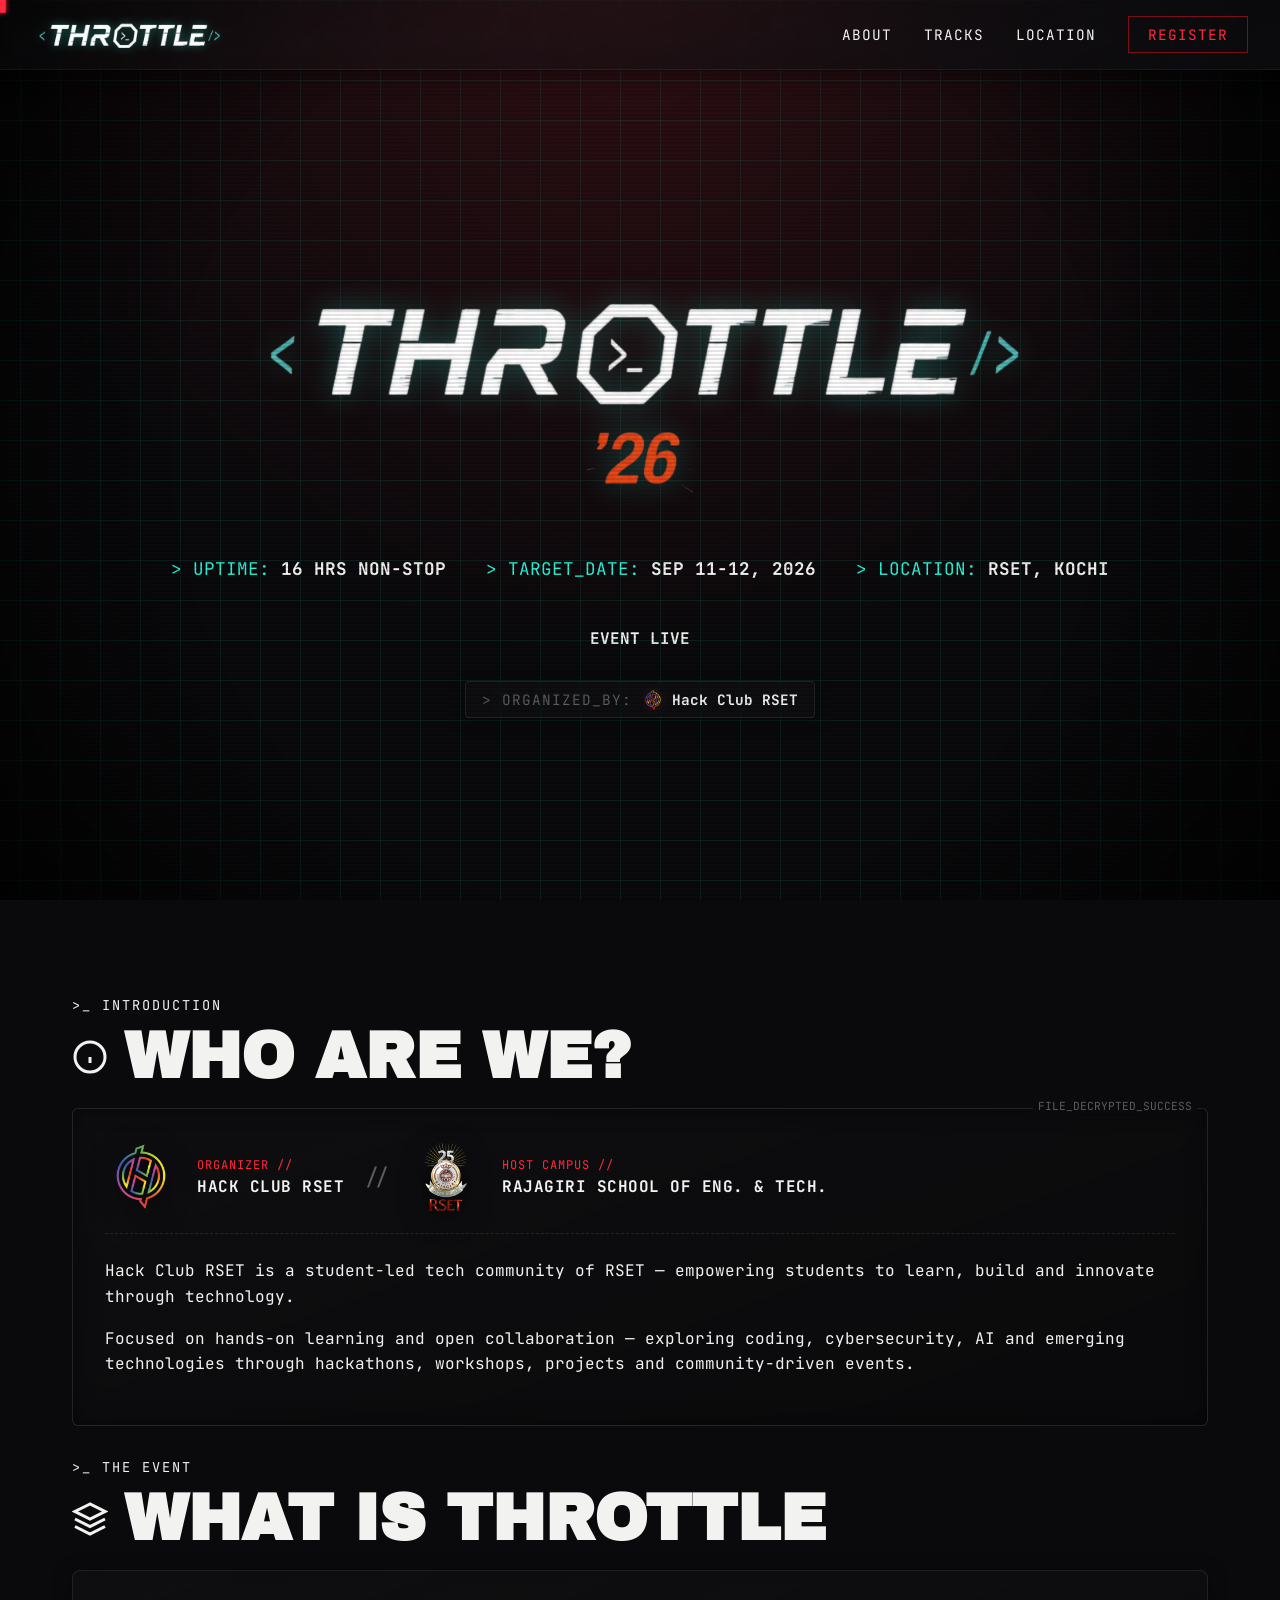
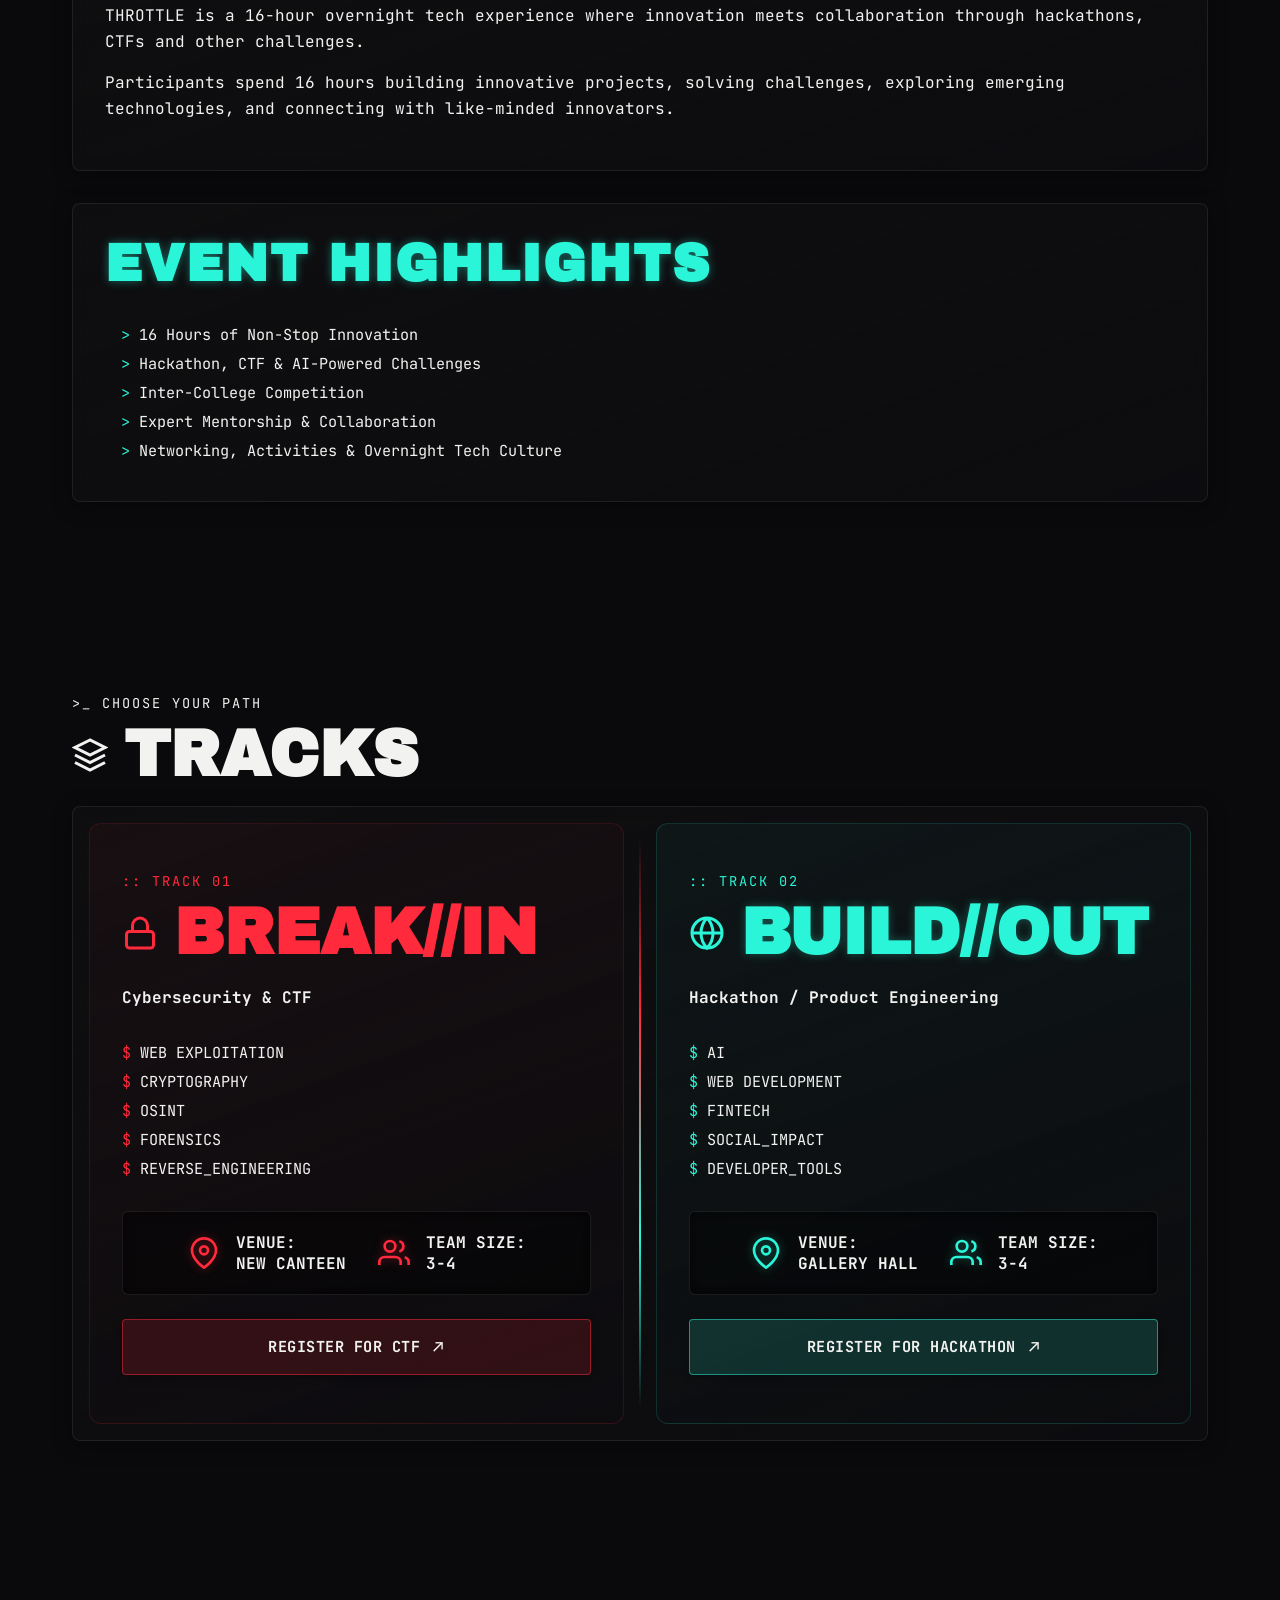
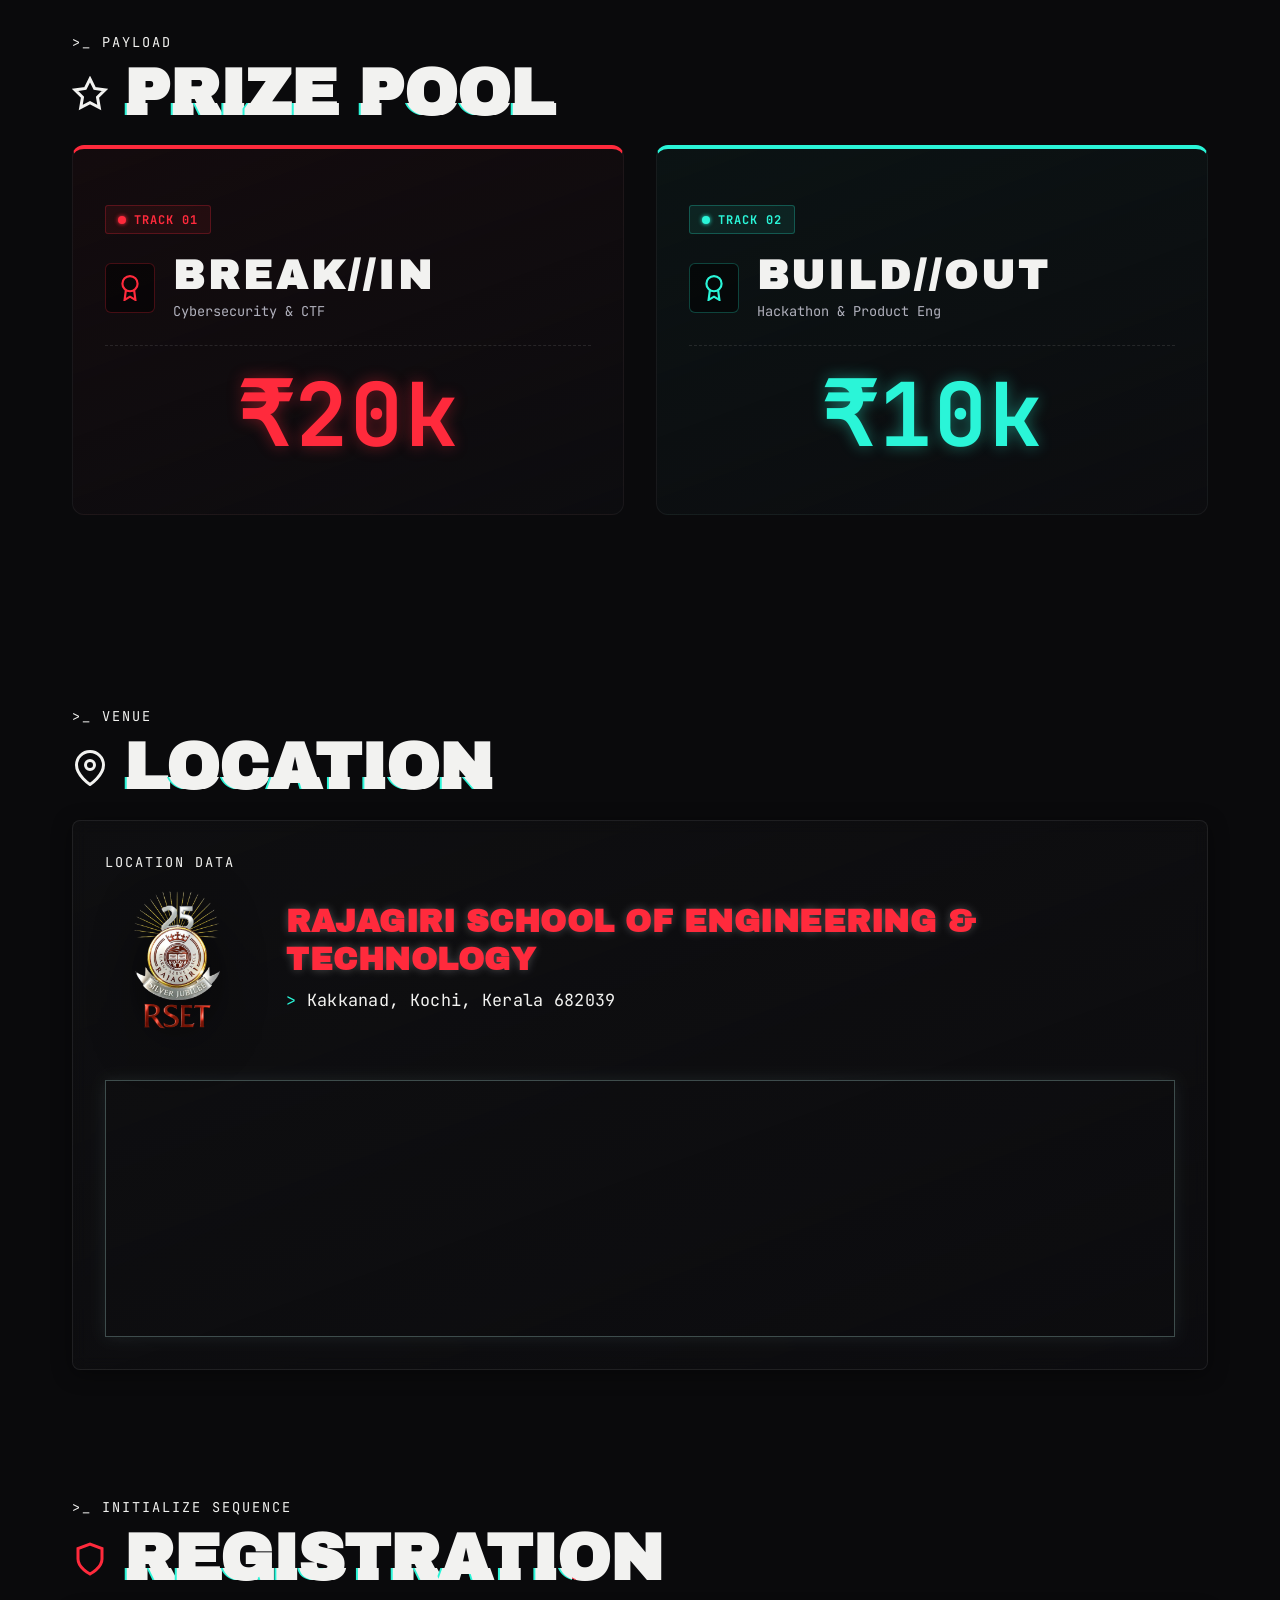
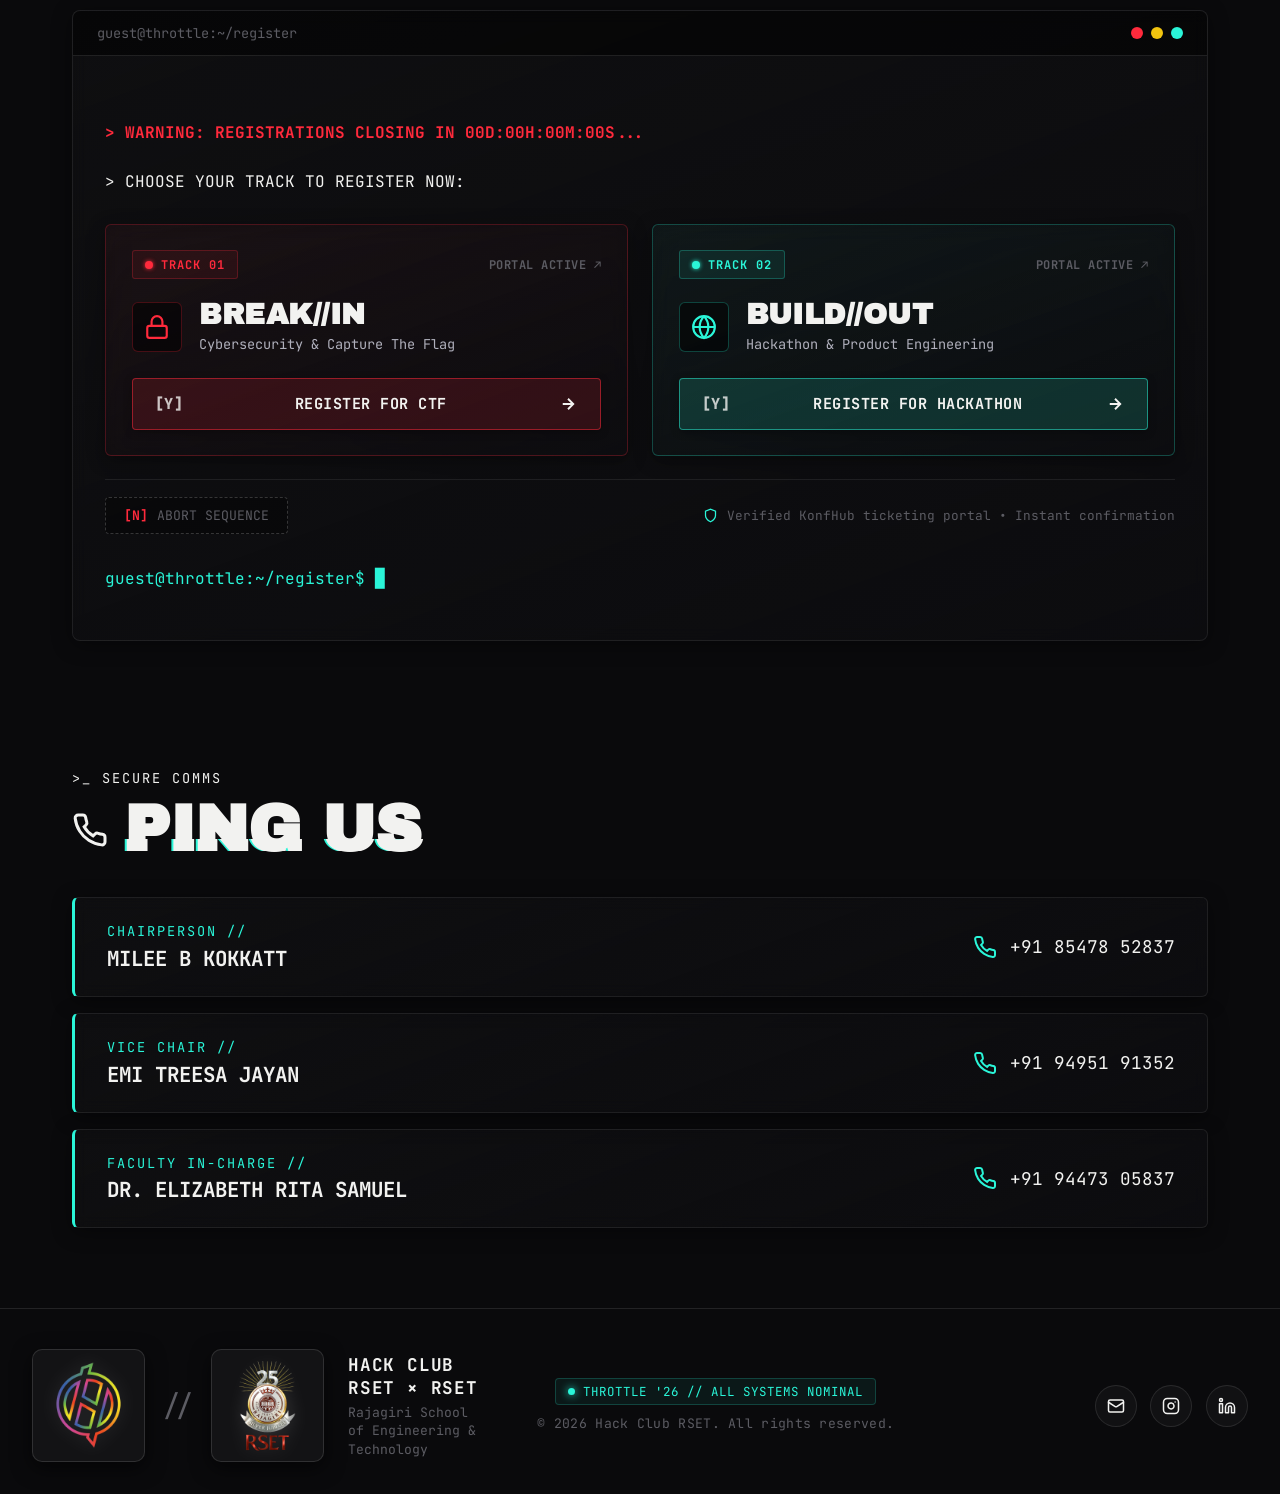
==== commit 4cfbaecd: "Update index.html" ====
--- a/index.html
+++ b/index.html
@@ -45,7 +45,7 @@
             <a href="#tracks">TRACKS</a>
             <!-- <a href="#timeline">TIMELINE</a> -->
             <a href="#location">LOCATION</a>
-            <a href="#sponsors">SPONSORS</a>
+            <!-- <a href="#sponsors">SPONSORS</a> -->
             <a href="#shutdown" class="nav-cta">REGISTER</a>
         </div>
     </nav>
@@ -404,8 +404,9 @@
             </div>
         </div>
     </section>
-
+    
     <!-- Sponsors -->
+    <!--
     <section id="sponsors" class="content-wrapper content-section fade-in">
         <div class="section-header">
             <span class="eyebrow">>_ NETWORK ALLIES</span>
@@ -436,7 +437,7 @@
             </div>
         </div>
     </section>
-
+    -->
 
     <!-- Shutdown (Registration) -->
     <section id="shutdown" class="content-wrapper content-section fade-in">
--- a/style.css
+++ b/style.css
@@ -578,29 +578,30 @@
 .identity-badge {
   display: flex;
   align-items: center;
-  gap: 1rem;
+  gap: 1.25rem;
 }
 
 .identity-logo {
-  height: 56px;
-  width: 56px;
+  height: 72px;
+  width: 72px;
   object-fit: contain;
-  filter: drop-shadow(0 0 10px rgba(255, 255, 255, 0.2));
-  border-radius: 6px;
-  background: rgba(255, 255, 255, 0.03);
-  padding: 4px;
-  border: 1px solid rgba(255, 255, 255, 0.1);
-  transition: transform 0.3s ease, border-color 0.3s ease;
+  background: transparent;
+  padding: 0;
+  border: none;
+  box-shadow: none;
+  filter: drop-shadow(0 4px 14px rgba(0, 0, 0, 0.6));
+  transition: transform 0.3s ease, filter 0.3s ease;
 }
 
 .identity-badge:hover .identity-logo {
-  transform: scale(1.05);
-  border-color: rgba(255, 42, 60, 0.4);
+  transform: scale(1.06);
+  filter: drop-shadow(0 0 18px rgba(255, 42, 60, 0.45));
 }
 
 .identity-text {
   display: flex;
   flex-direction: column;
+  justify-content: center;
 }
 
 .identity-role {
@@ -608,11 +609,12 @@
   font-size: 0.75rem;
   color: var(--signal-red);
   letter-spacing: 1px;
+  margin-bottom: 0.2rem;
 }
 
 .identity-title {
   font-family: var(--font-mono);
-  font-size: 0.95rem;
+  font-size: 1rem;
   font-weight: 700;
   color: var(--ghost-white);
   letter-spacing: 0.5px;
@@ -621,7 +623,7 @@
 .identity-divider {
   font-family: var(--font-mono);
   color: var(--static-grey);
-  font-size: 1.1rem;
+  font-size: 1.4rem;
   user-select: none;
 }
 
@@ -630,8 +632,8 @@
     display: none;
   }
   .identity-logo {
-    height: 46px;
-    width: 46px;
+    height: 58px;
+    width: 58px;
   }
 }
 
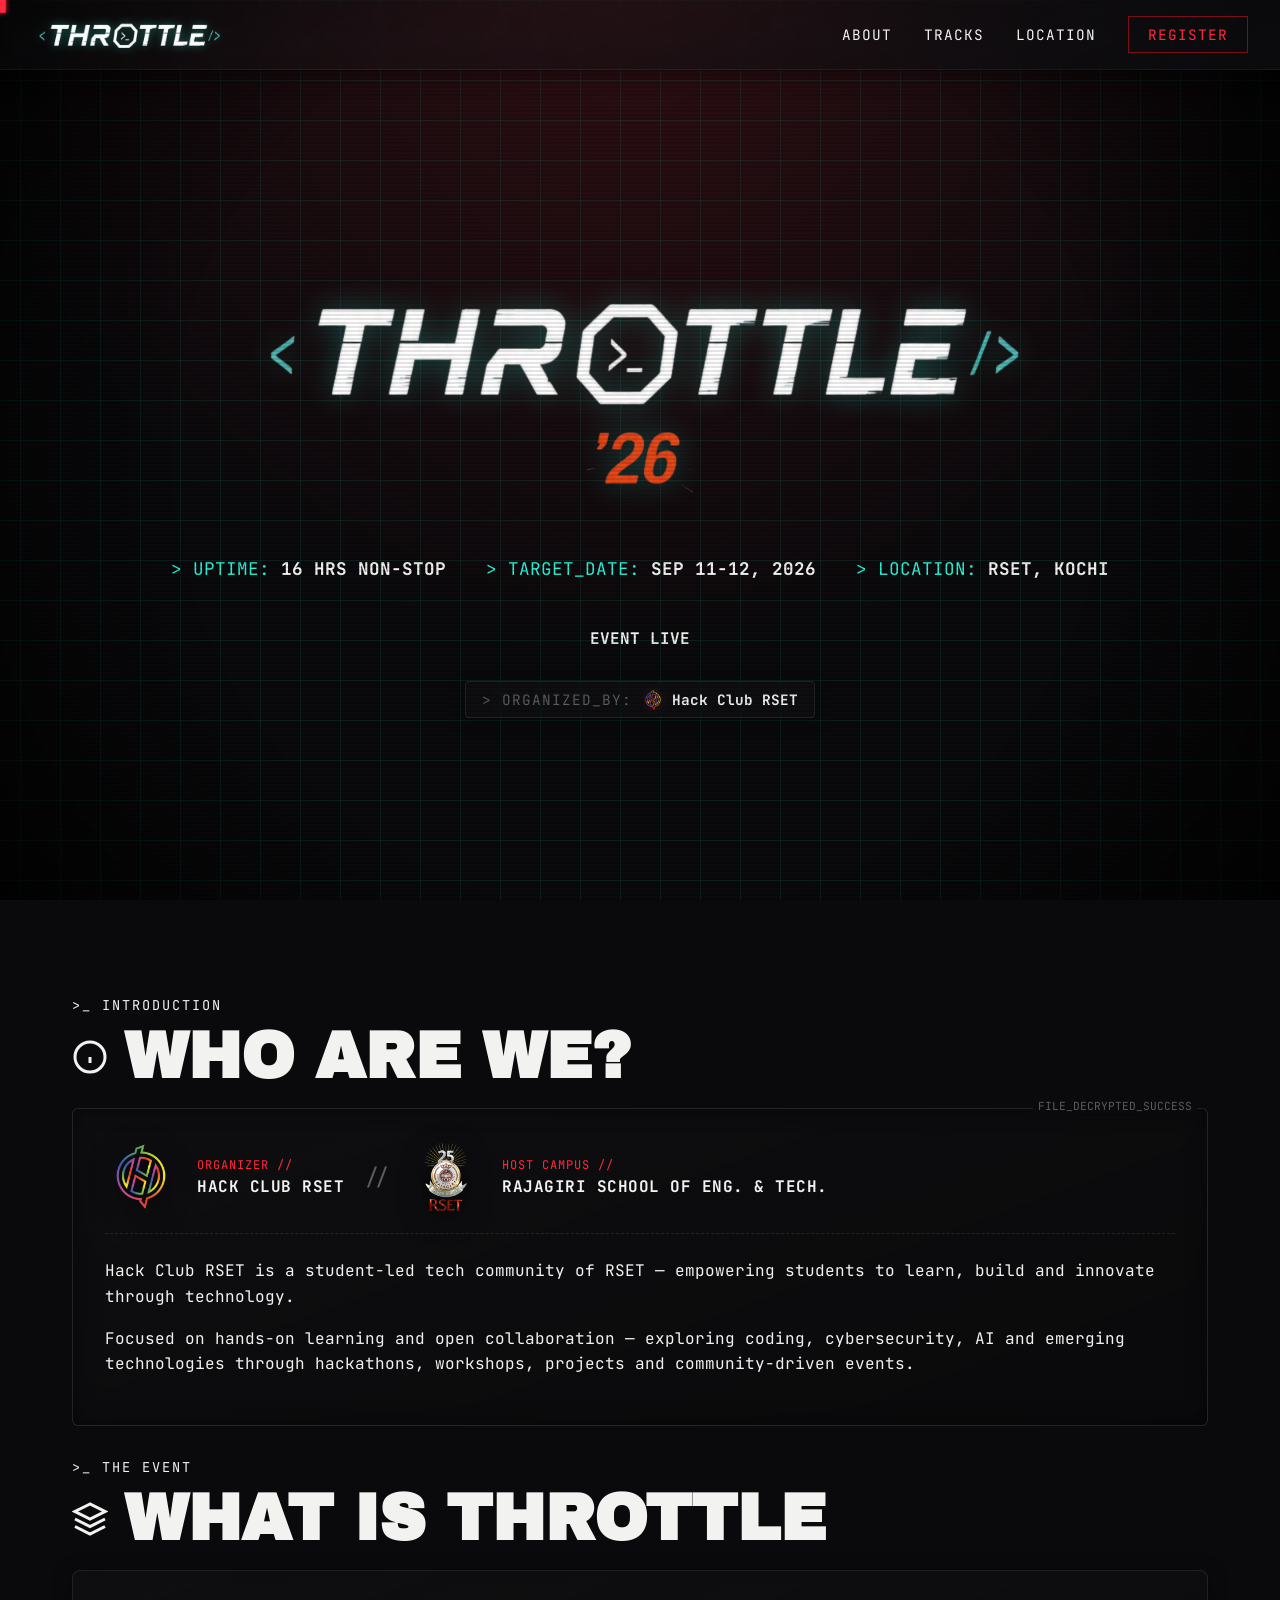
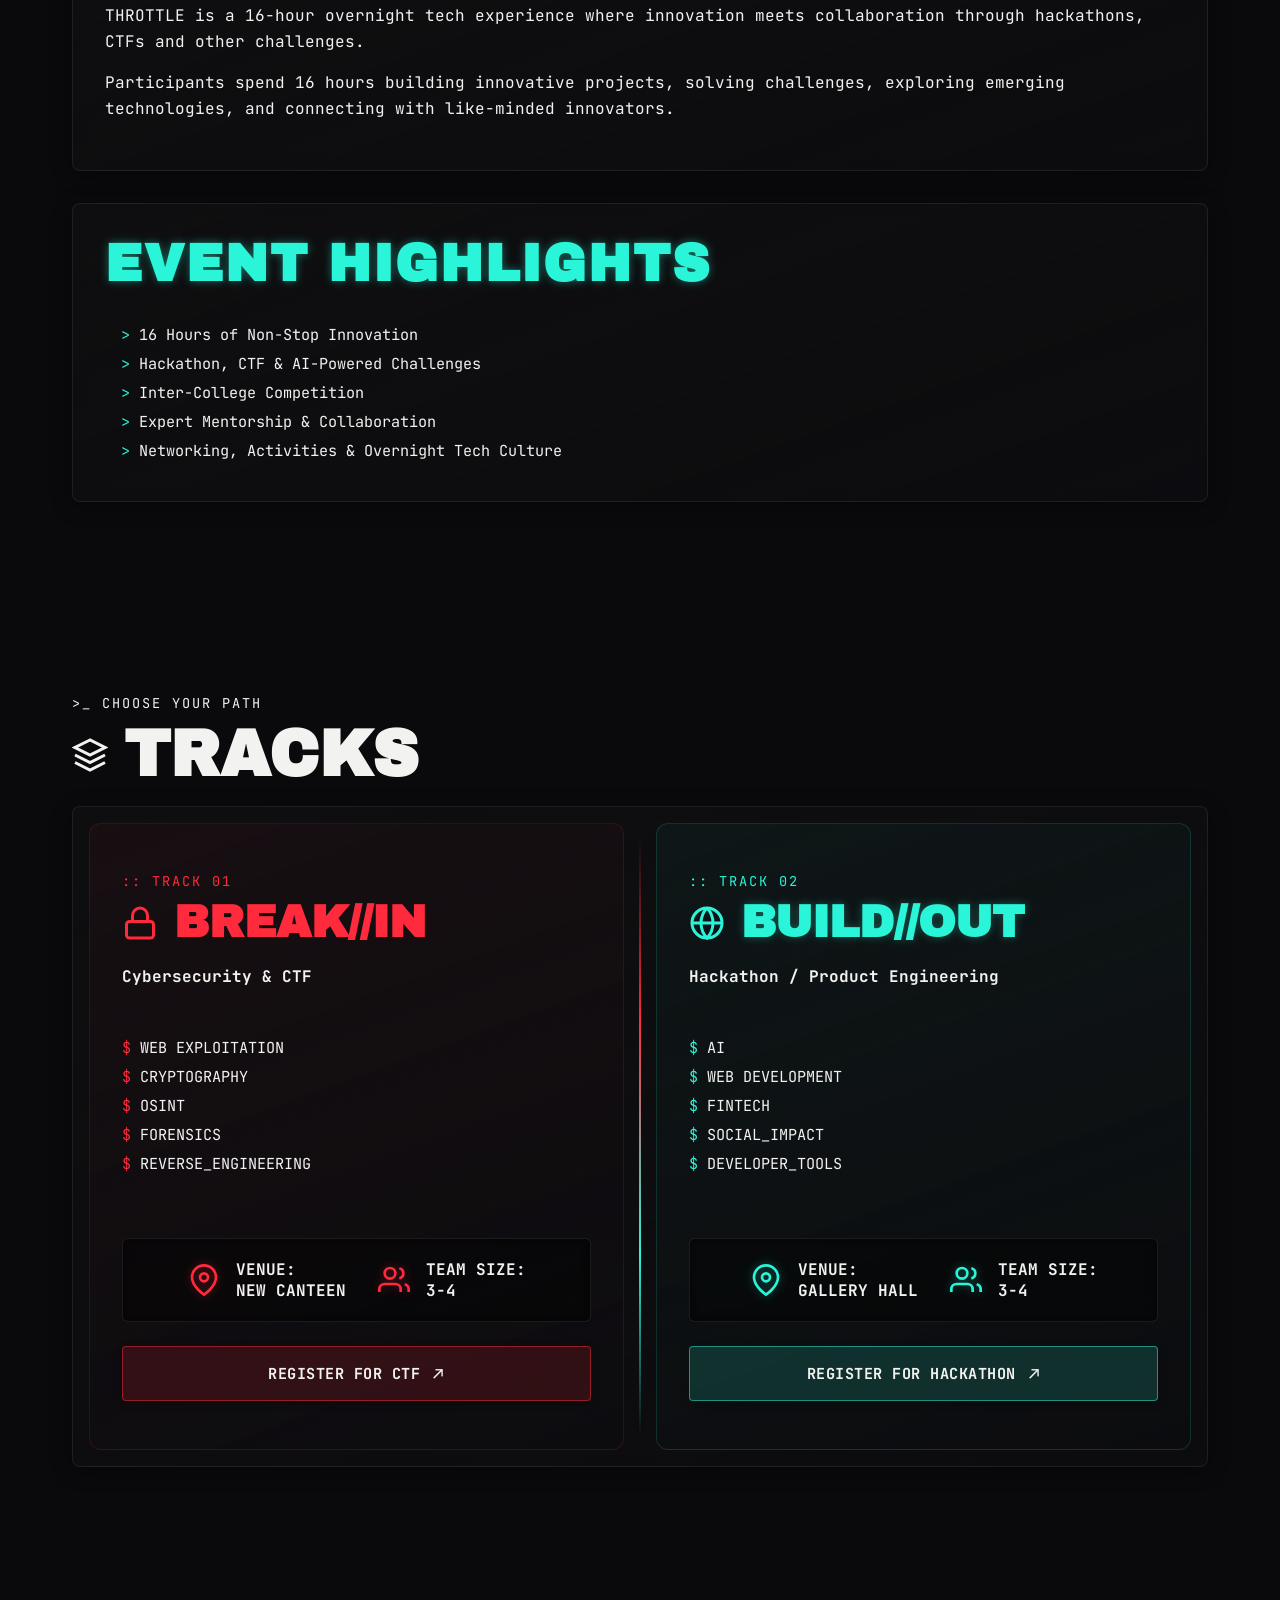
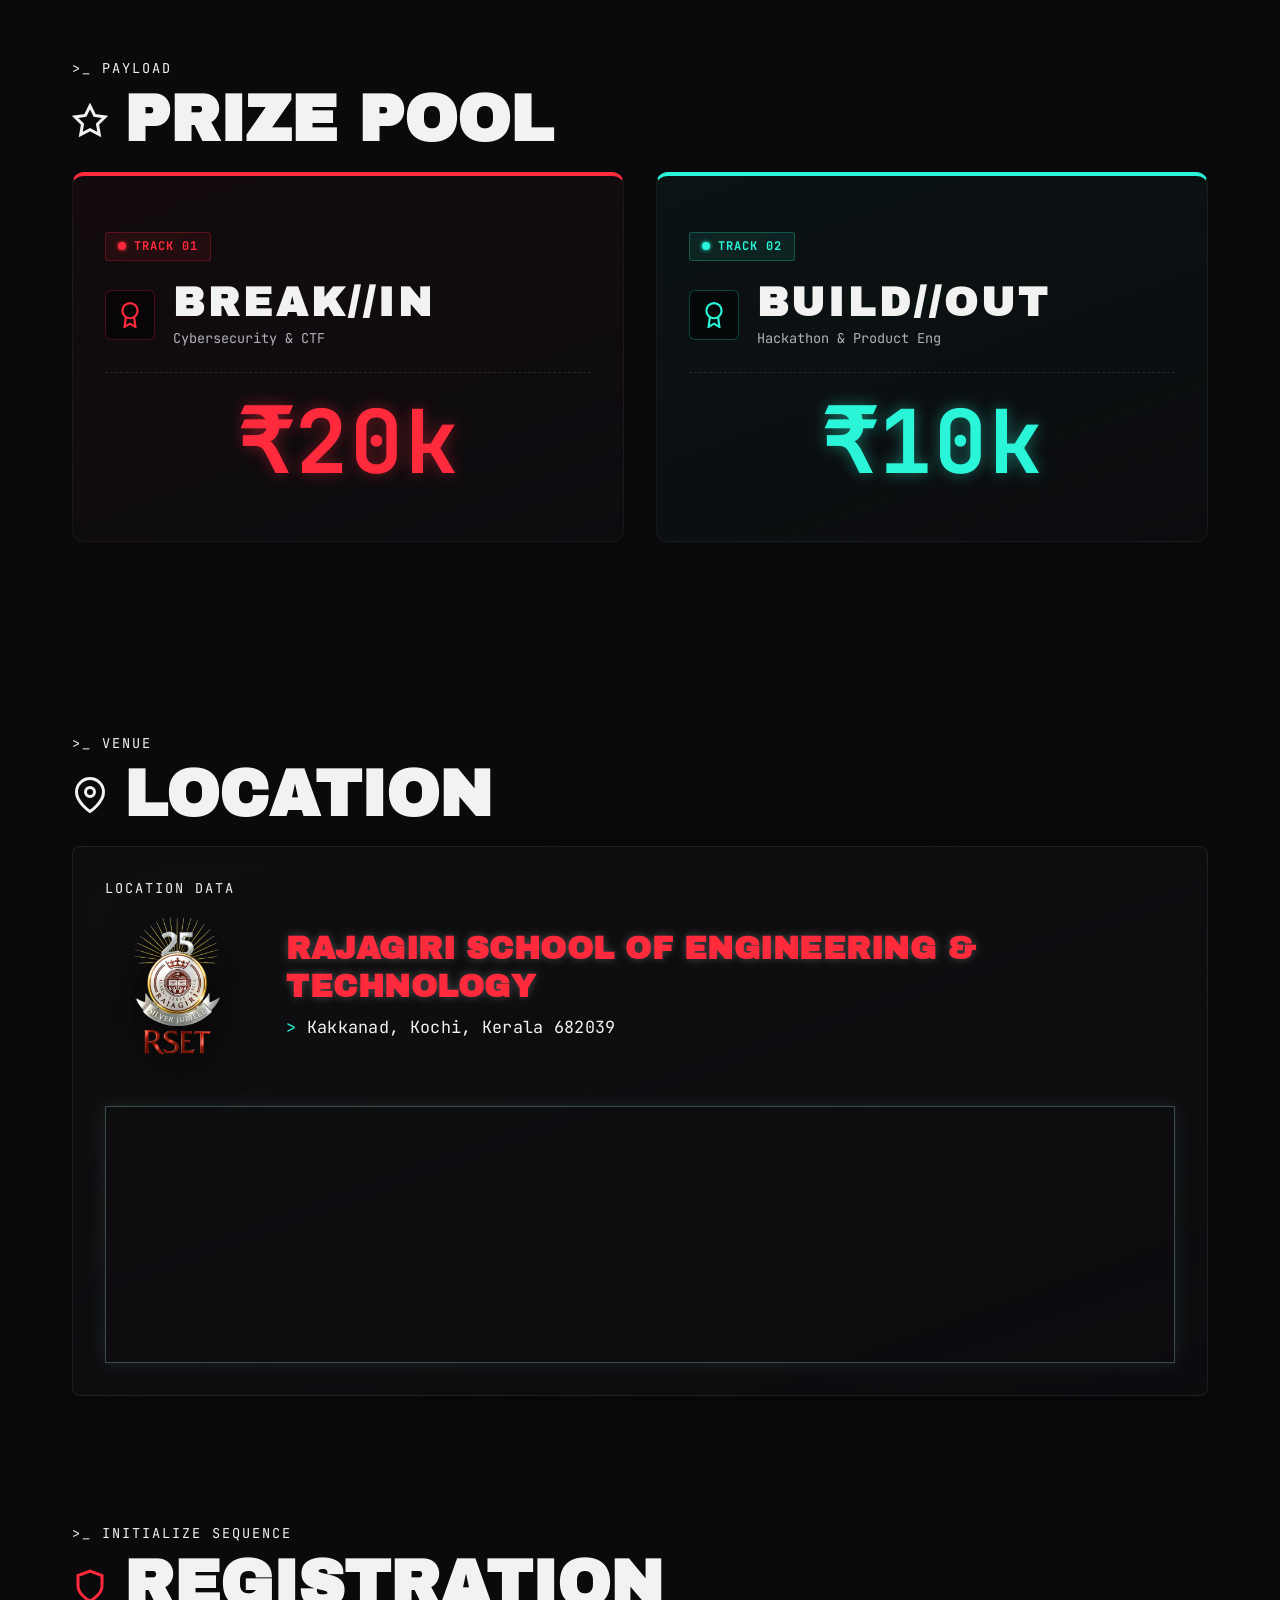
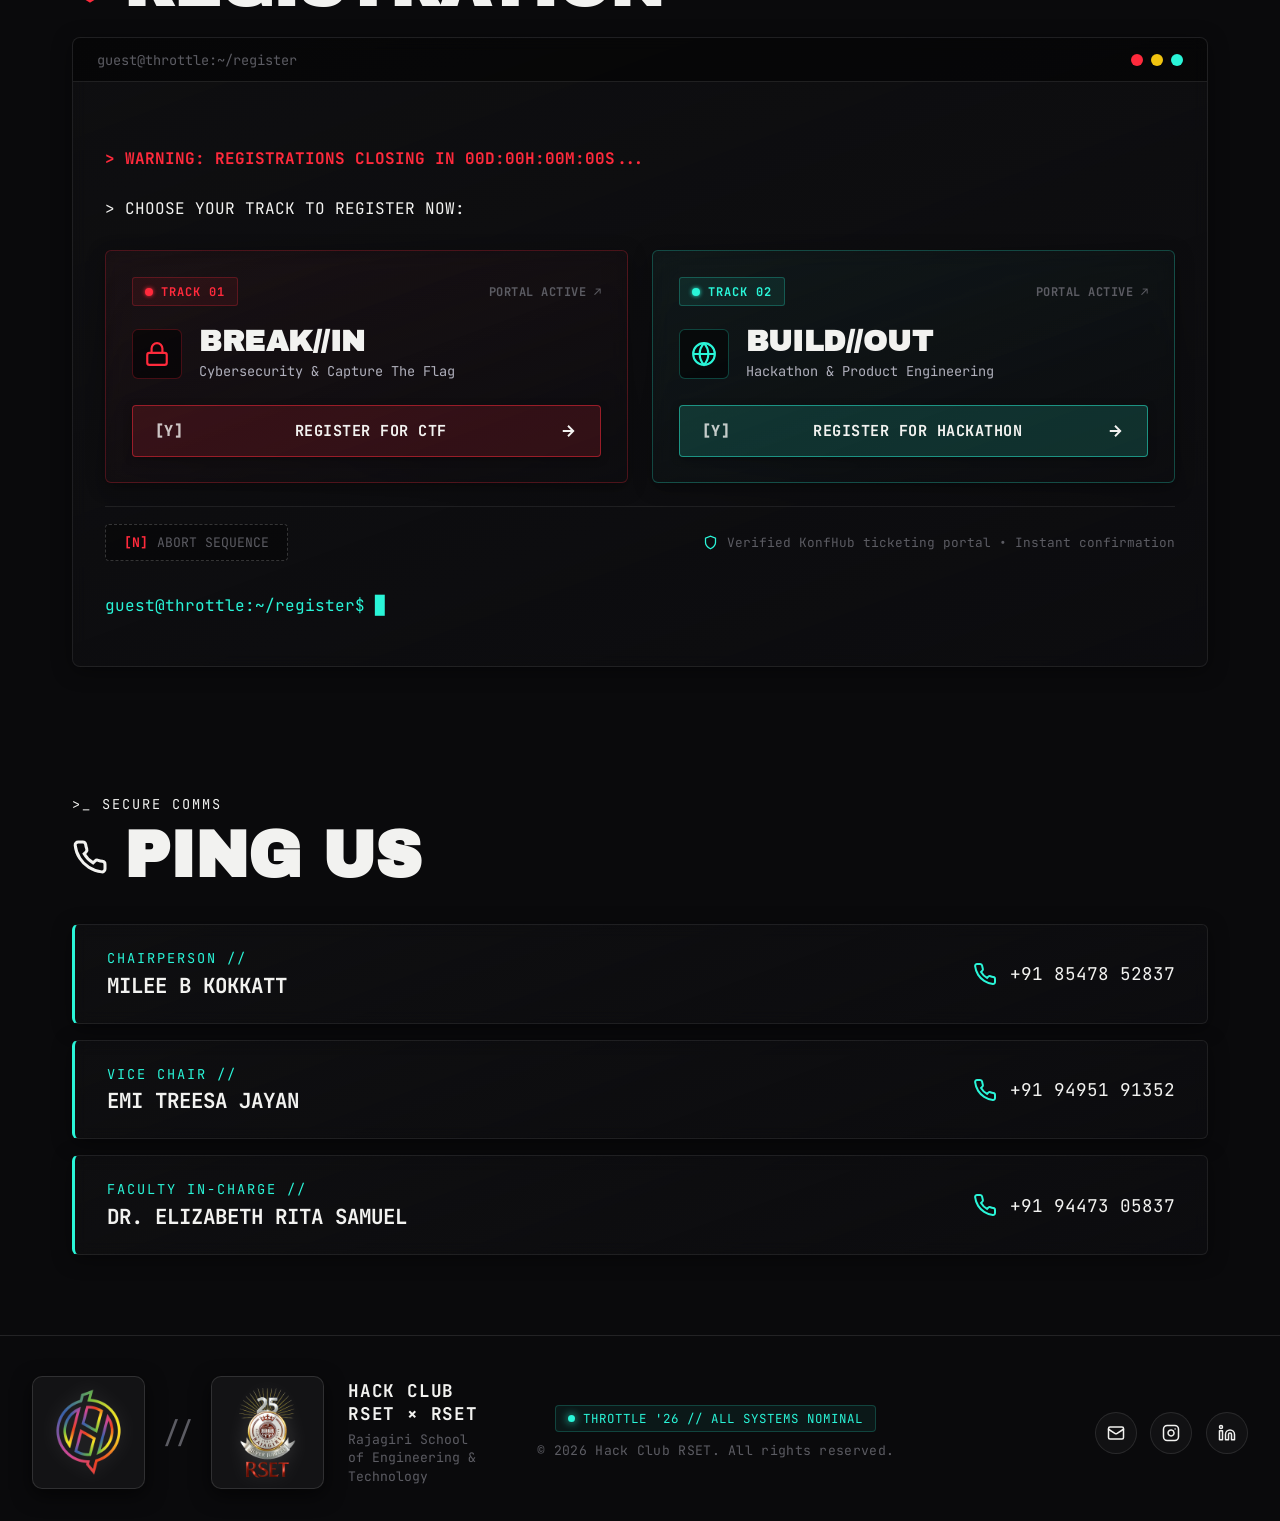
==== commit 21c20adc: "mobile optimizations" ====
--- a/index.html
+++ b/index.html
@@ -142,7 +142,7 @@
                 <svg class="icon" viewBox="0 0 24 24" fill="none" stroke="currentColor" stroke-width="2">
                     <path d="M12 2L2 7l10 5 10-5-10-5zM2 17l10 5 10-5M2 12l10 5 10-5"></path>
                 </svg>
-                <h2 class="glitch-text" data-text="WHAT IS THROTTLE">WHAT IS THROTTLE</h2>
+                <h2 class="glitch-text" data-text="WHAT IS THROTTLE?">WHAT IS THROTTLE</h2>
             </div>
         </div>
         <div class="terminal-block glass-panel">
@@ -404,7 +404,7 @@
             </div>
         </div>
     </section>
-    
+
     <!-- Sponsors -->
     <!--
     <section id="sponsors" class="content-wrapper content-section fade-in">
--- a/style.css
+++ b/style.css
@@ -668,6 +668,7 @@
 }
 .tracks-container {
   display: flex;
+  flex-wrap: wrap;
   min-height: 70vh;
   position: relative;
   padding: 0;
@@ -683,7 +684,20 @@
   transition: transform 0.3s ease, box-shadow 0.3s ease, border-color 0.3s ease;
   display: flex;
   flex-direction: column;
-  justify-content: center;
+  justify-content: flex-start;
+  min-width: 0;
+  overflow-wrap: break-word;
+}
+
+.track-content {
+  display: flex;
+  flex-direction: column;
+  flex: 1;
+}
+
+.track h2 {
+  font-size: clamp(1.6rem, 3.5vw, 3rem);
+  white-space: nowrap;
 }
 
 .track.left-track {
@@ -795,7 +809,7 @@
 }
 
 .track-actions {
-  margin-top: 1.5rem;
+  margin-top: auto;
   width: 100%;
 }
 
@@ -963,11 +977,12 @@
 
 @media (max-width: 768px) {
   .venue-title-lockup {
-    gap: 1.5rem;
+    gap: 0;
+    justify-content: flex-start;
+    text-align: left;
   }
   .venue-college-logo {
-    height: 110px;
-    width: 110px;
+    display: none;
   }
   .venue-name {
     font-size: 1.5rem;
@@ -976,12 +991,13 @@
 
 @media (max-width: 600px) {
   .venue-title-lockup {
-    gap: 1.25rem;
-    align-items: center;
+    gap: 0;
+    align-items: flex-start;
+    justify-content: flex-start;
+    text-align: left;
   }
   .venue-college-logo {
-    height: 85px;
-    width: 85px;
+    display: none;
   }
   .venue-name {
     font-size: 1.25rem;
@@ -1850,8 +1866,10 @@
     opacity: 0.25;
   }
 
-  .tracks-container {
+  .tracks-container.glass-panel {
     flex-direction: column;
+    flex-wrap: nowrap;
+    padding: 0.35rem;
   }
 
   .contact-list {
@@ -1877,11 +1895,11 @@
   }
 
   .laser-divider {
+    position: static;
     width: 80%;
     height: 2px;
-    left: 10%;
-    top: 50%;
-    transform: translateY(-50%) translateX(0);
+    margin: 0.35rem auto;
+    transform: none;
     background: linear-gradient(to right, transparent, var(--signal-red) 30%, var(--corrupt-cyan) 70%, transparent);
   }
   #navbar {
@@ -2004,6 +2022,16 @@
     margin: 2rem 0;
   }
 
+  .hero-organizer-badge {
+    font-size: 0.8rem;
+    padding: 0.5rem 0.85rem;
+    flex-wrap: wrap;
+  }
+
+  .hero-club-logo {
+    display: none;
+  }
+
   .countdown {
     justify-content: center;
     gap: 0.4rem;
@@ -2011,11 +2039,12 @@
     justify-content: center;
   }
   .track {
-    padding: 2.5rem 1.5rem;
+    padding: 2rem 1.25rem;
+    margin: 0;
   }
 
   .track h2 {
-    font-size: clamp(2.5rem, 10vw, 3.5rem);
+    font-size: clamp(1.8rem, 8vw, 2.5rem);
   }
 
   .time-block {
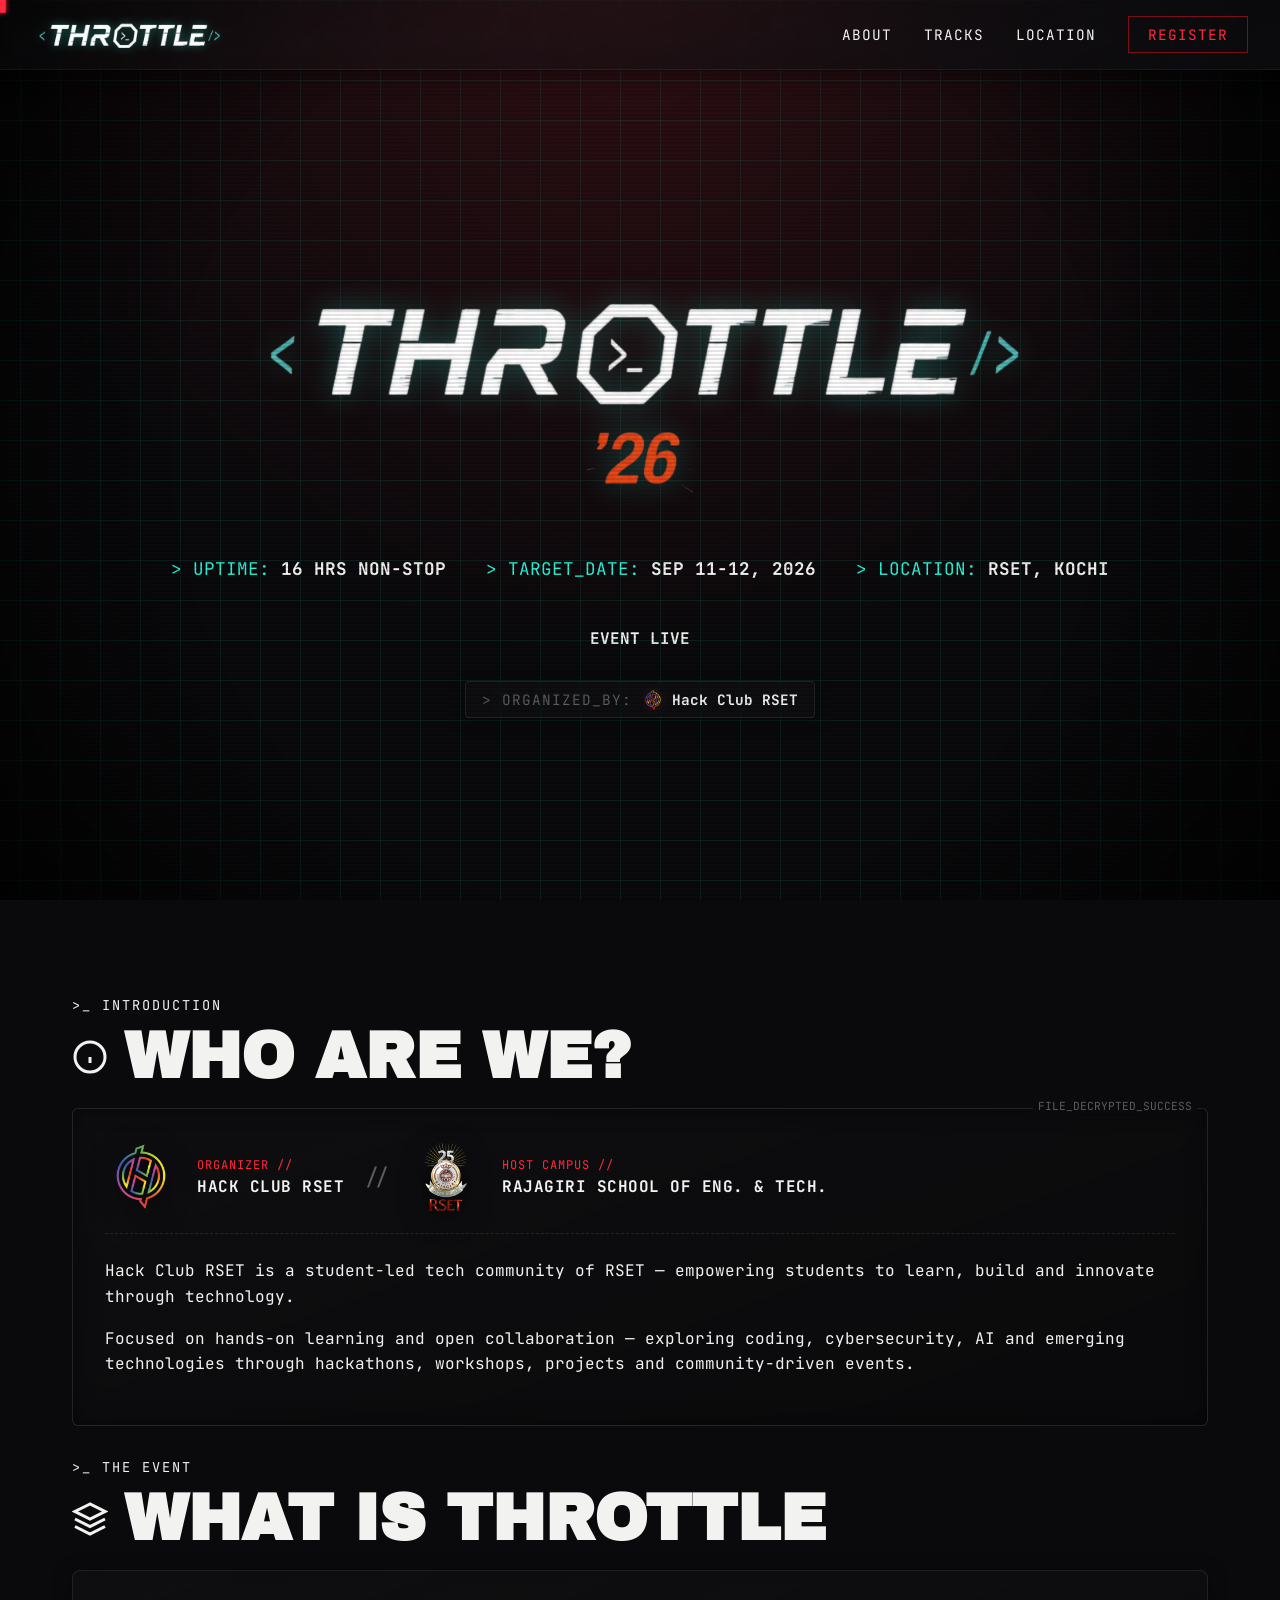
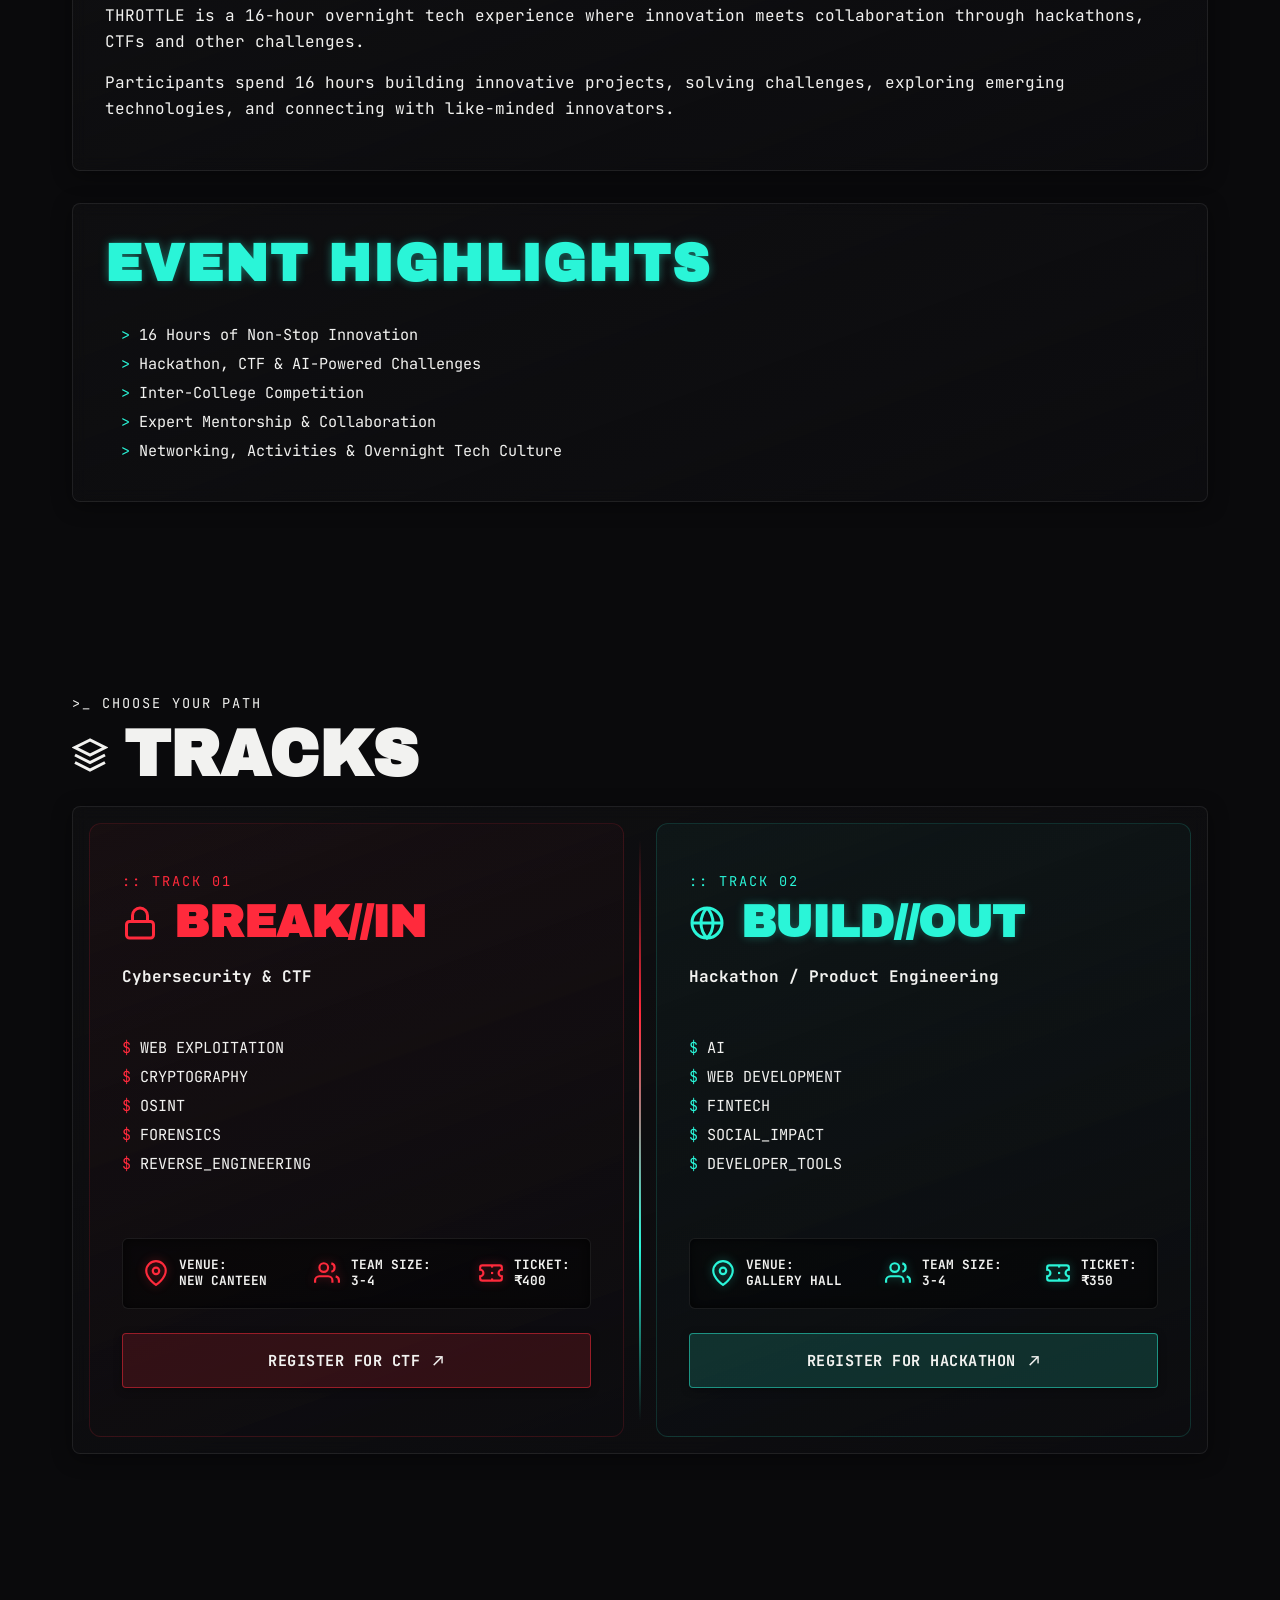
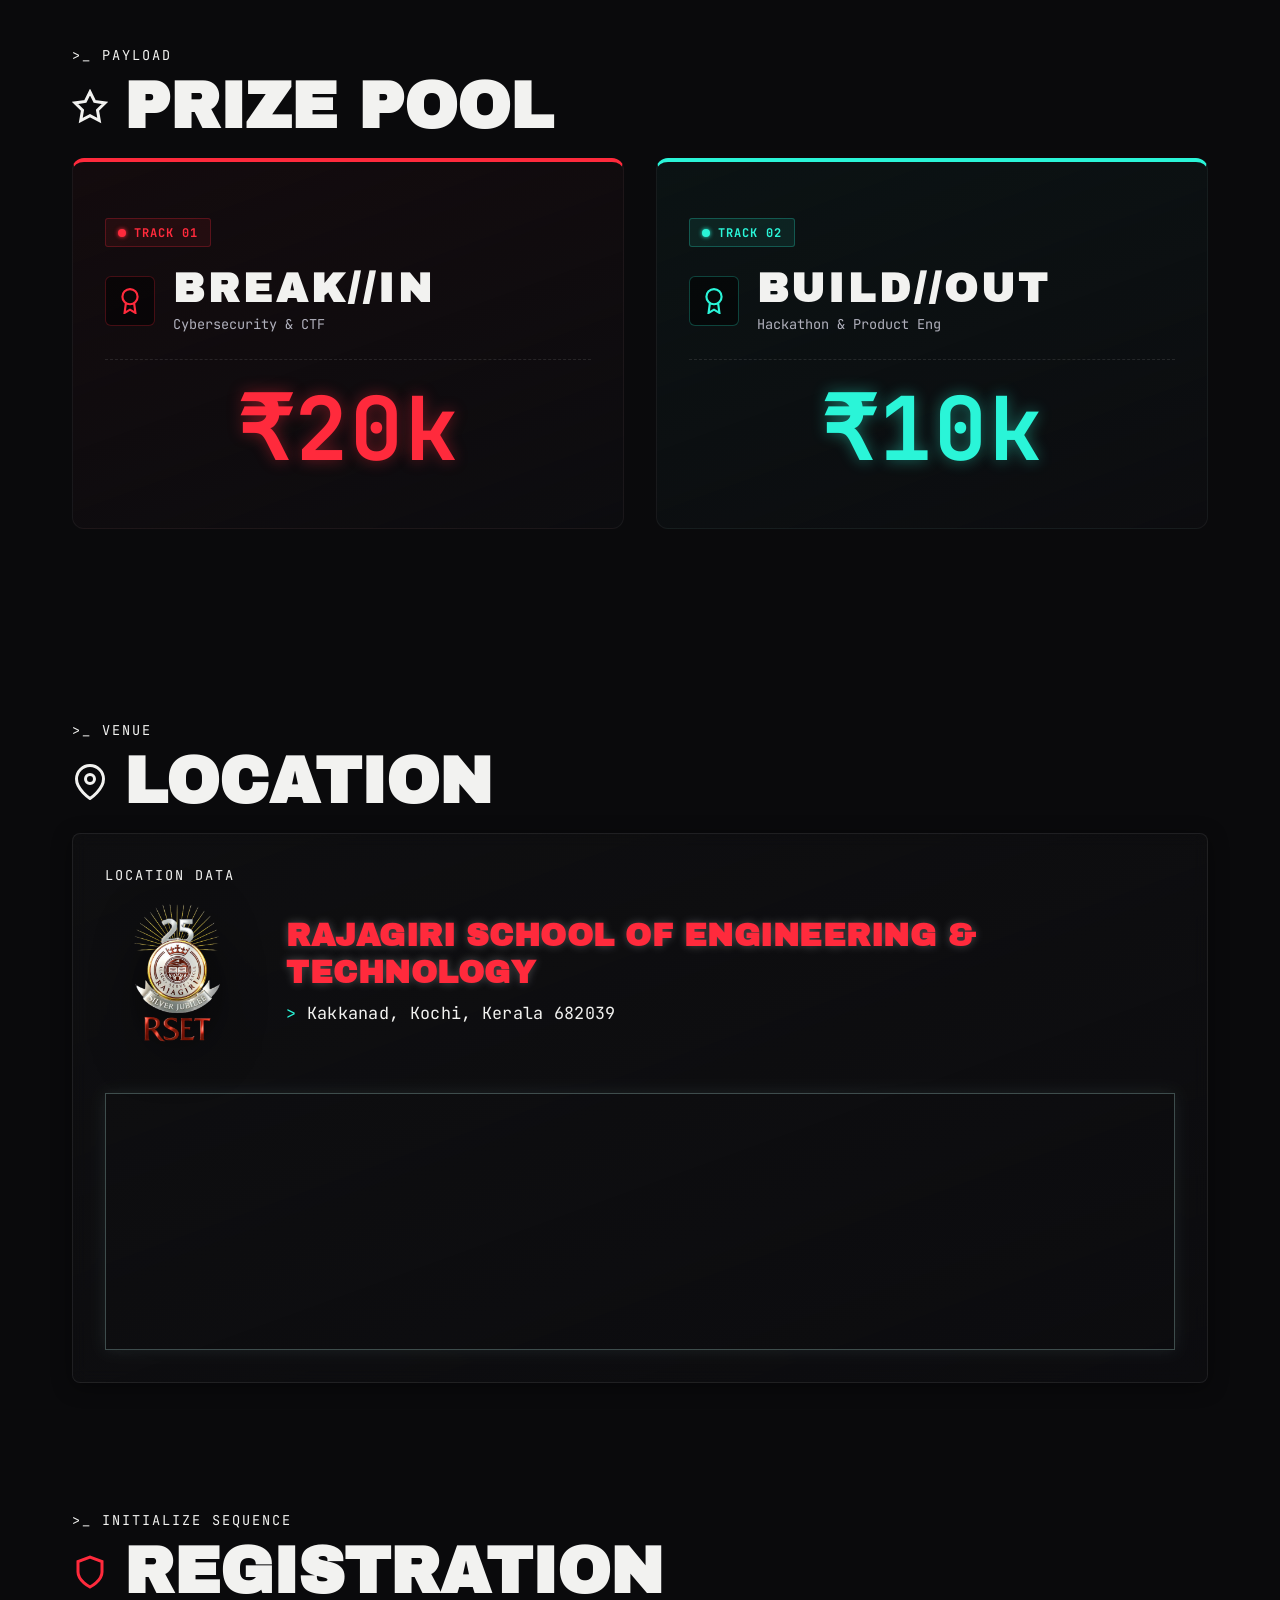
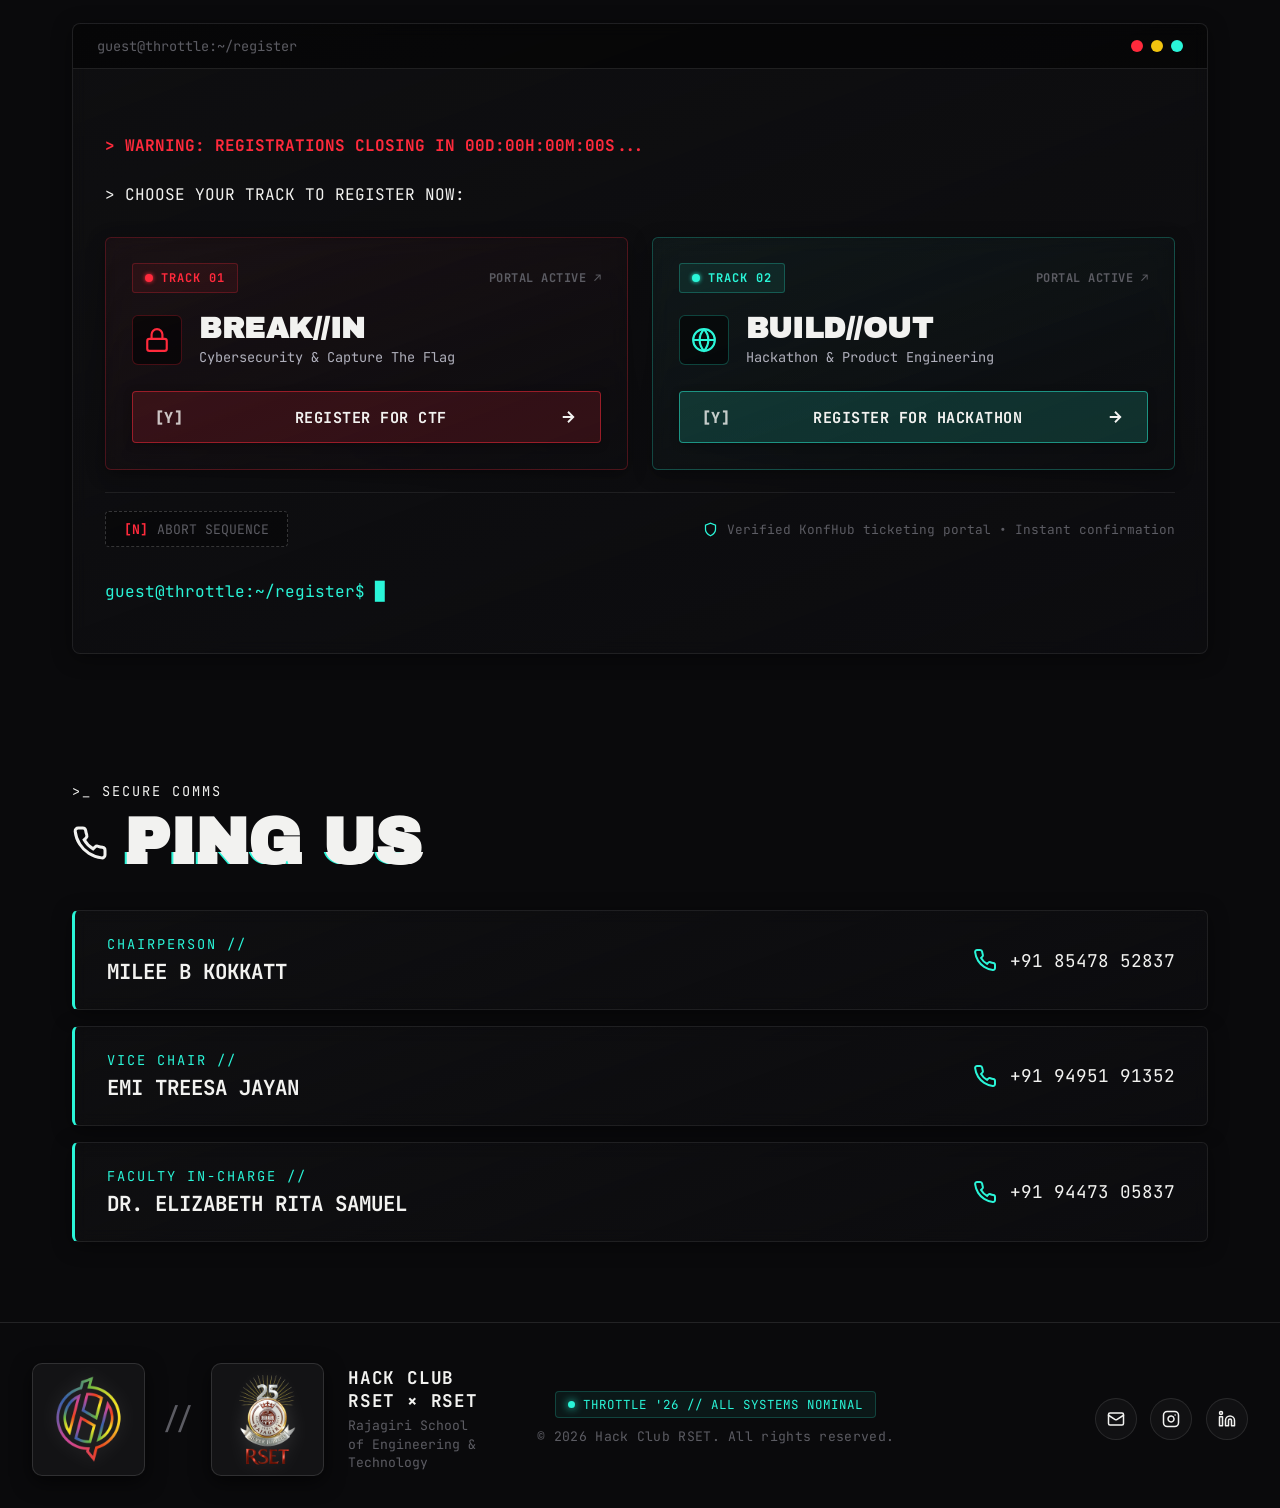
==== commit 73e7044e: "tickets" ====
--- a/index.html
+++ b/index.html
@@ -216,6 +216,18 @@
                             </svg>
                             <span>TEAM SIZE: <br>3-4</span>
                         </div>
+                        <div class="meta-item">
+                            <svg class="icon meta-icon" viewBox="0 0 24 24" fill="none" stroke="currentColor"
+                                stroke-width="2">
+                                <path
+                                    d="M2 9a3 3 0 0 1 0 6v2a2 2 0 0 0 2 2h16a2 2 0 0 0 2-2v-2a3 3 0 0 1 0-6V7a2 2 0 0 0-2-2H4a2 2 0 0 0-2 2z">
+                                </path>
+                                <path d="M13 5v2"></path>
+                                <path d="M13 11v2"></path>
+                                <path d="M13 17v2"></path>
+                            </svg>
+                            <span>TICKET: <br>₹400</span>
+                        </div>
                     </div>
                     <div class="track-actions">
                         <a href="https://konfhub.com/ctf-throttle" target="_blank" rel="noopener noreferrer"
@@ -265,6 +277,18 @@
                                 <path d="M16 3.13a4 4 0 0 1 0 7.75"></path>
                             </svg>
                             <span>TEAM SIZE: <br>3-4</span>
+                        </div>
+                        <div class="meta-item">
+                            <svg class="icon meta-icon" viewBox="0 0 24 24" fill="none" stroke="currentColor"
+                                stroke-width="2">
+                                <path
+                                    d="M2 9a3 3 0 0 1 0 6v2a2 2 0 0 0 2 2h16a2 2 0 0 0 2-2v-2a3 3 0 0 1 0-6V7a2 2 0 0 0-2-2H4a2 2 0 0 0-2 2z">
+                                </path>
+                                <path d="M13 5v2"></path>
+                                <path d="M13 11v2"></path>
+                                <path d="M13 17v2"></path>
+                            </svg>
+                            <span>TICKET: <br>₹350</span>
                         </div>
                     </div>
                     <div class="track-actions">
--- a/style.css
+++ b/style.css
@@ -774,28 +774,35 @@
   margin-bottom: 1.5rem;
   display: flex;
   flex-direction: row;
-  justify-content: center;
-  gap: 2rem;
+  justify-content: space-between;
+  align-items: center;
+  gap: 0.75rem;
   background: rgba(0, 0, 0, 0.4);
   border: 1px solid rgba(255, 255, 255, 0.08);
   border-radius: 6px;
-  padding: 1.25rem;
+  padding: 1.1rem 1.25rem;
   box-shadow: inset 0 0 12px rgba(0, 0, 0, 0.6);
 }
 
 .meta-item {
   display: flex;
   align-items: center;
-  gap: 1rem;
-  color: var(--ghost-white);
-  font-size: 1rem;
+  gap: 0.65rem;
+  color: var(--ghost-white);
+  font-size: clamp(0.8rem, 0.95vw, 0.95rem);
   font-family: var(--font-mono);
   font-weight: bold;
+  line-height: 1.3;
+}
+
+.meta-item span {
+  white-space: nowrap;
 }
 
 .meta-icon {
-  width: 32px;
-  height: 32px;
+  width: 26px;
+  height: 26px;
+  flex-shrink: 0;
 }
 
 .break-in .meta-icon {
@@ -1846,6 +1853,21 @@
     height: 80px;
     width: 80px;
   }
+
+  .track-meta {
+    padding: 0.95rem 0.85rem;
+    gap: 0.5rem;
+  }
+
+  .meta-item {
+    gap: 0.5rem;
+    font-size: 0.82rem;
+  }
+
+  .meta-icon {
+    width: 22px;
+    height: 22px;
+  }
 }
 .fade-in {
   opacity: 0;
@@ -1884,10 +1906,21 @@
   }
 
   .track-meta {
-    flex-direction: column;
+    flex-direction: row;
+    justify-content: space-between;
     align-items: center;
-    gap: 1rem;
-    padding: 1rem;
+    gap: 0.6rem;
+    padding: 0.9rem 1rem;
+  }
+
+  .meta-item {
+    gap: 0.5rem;
+    font-size: 0.82rem;
+  }
+
+  .meta-icon {
+    width: 22px;
+    height: 22px;
   }
 
   .associate-grid {
@@ -2137,6 +2170,21 @@
 }
 
 @media (max-width: 480px) {
+  .track-meta {
+    padding: 0.8rem 0.5rem;
+    gap: 0.35rem;
+  }
+
+  .meta-item {
+    gap: 0.35rem;
+    font-size: 0.72rem;
+  }
+
+  .meta-icon {
+    width: 19px;
+    height: 19px;
+  }
+
   .reg-card {
     padding: 1.15rem 1rem;
   }
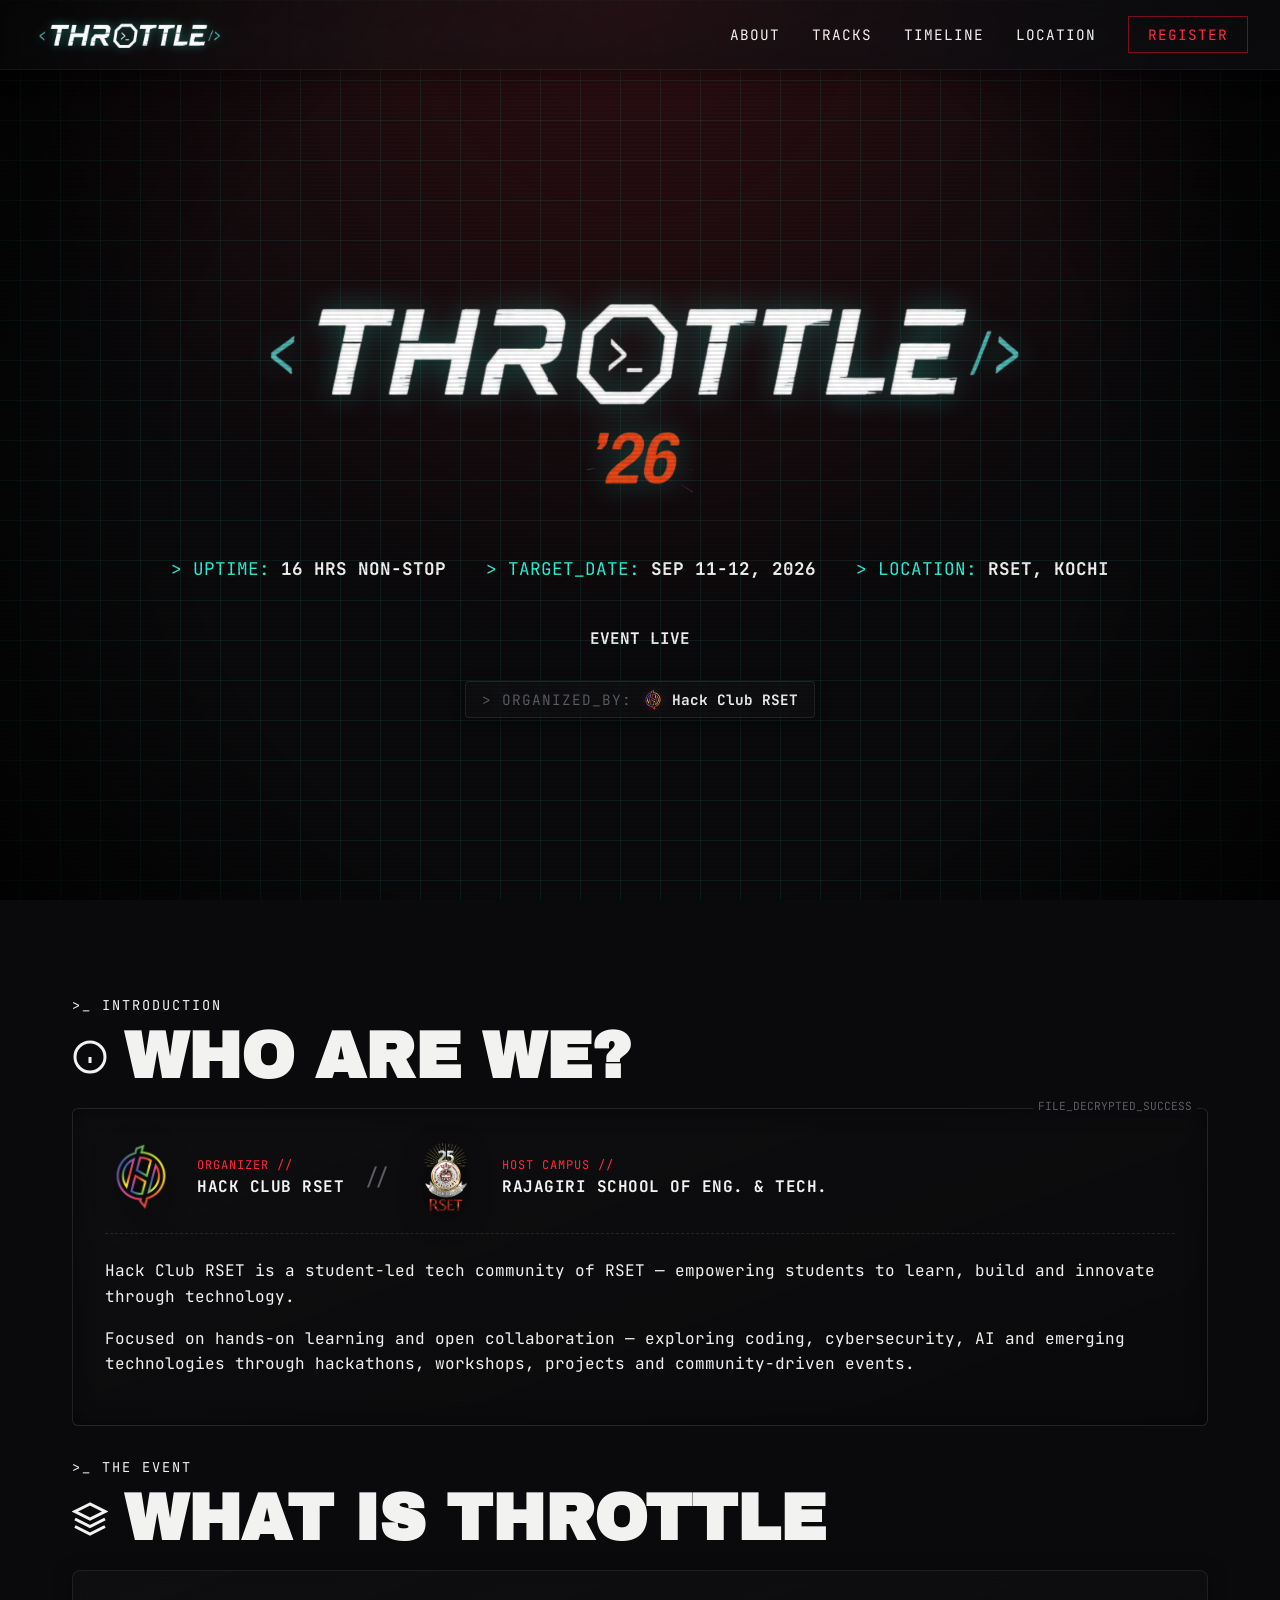
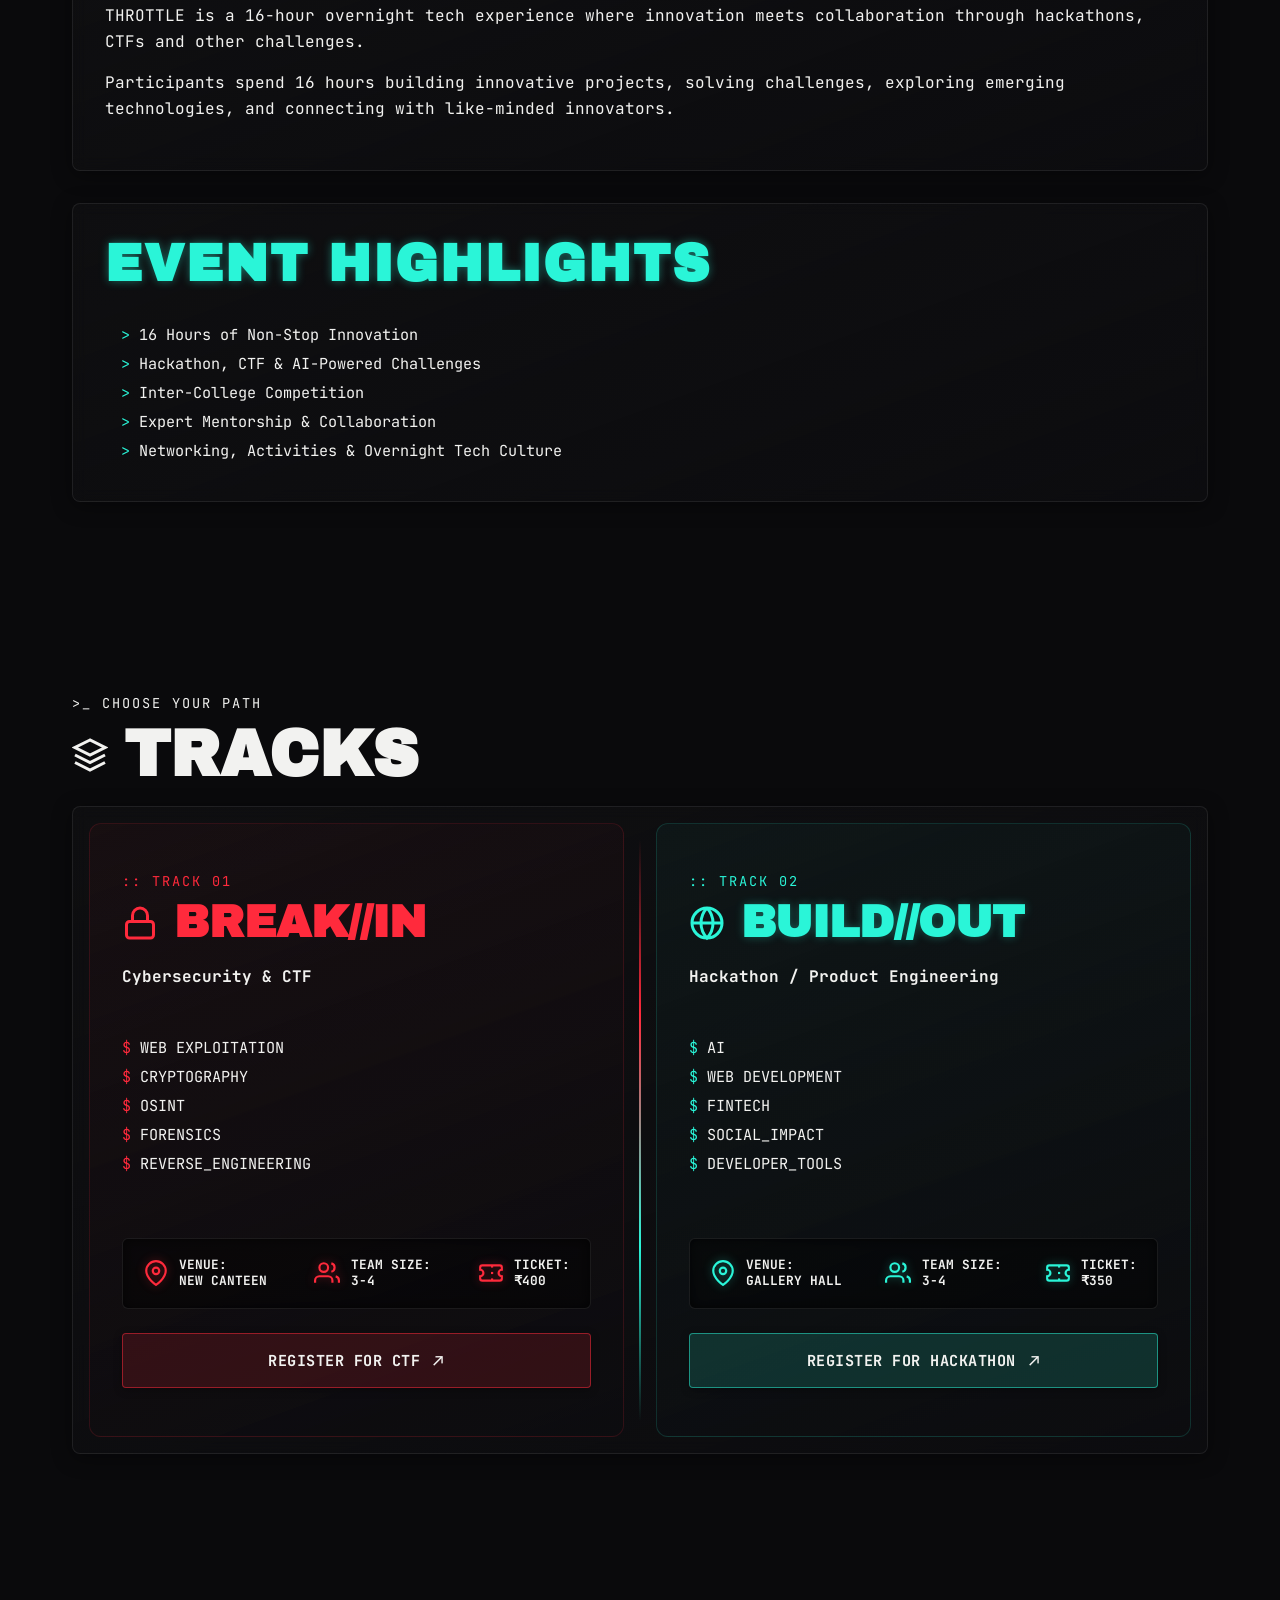
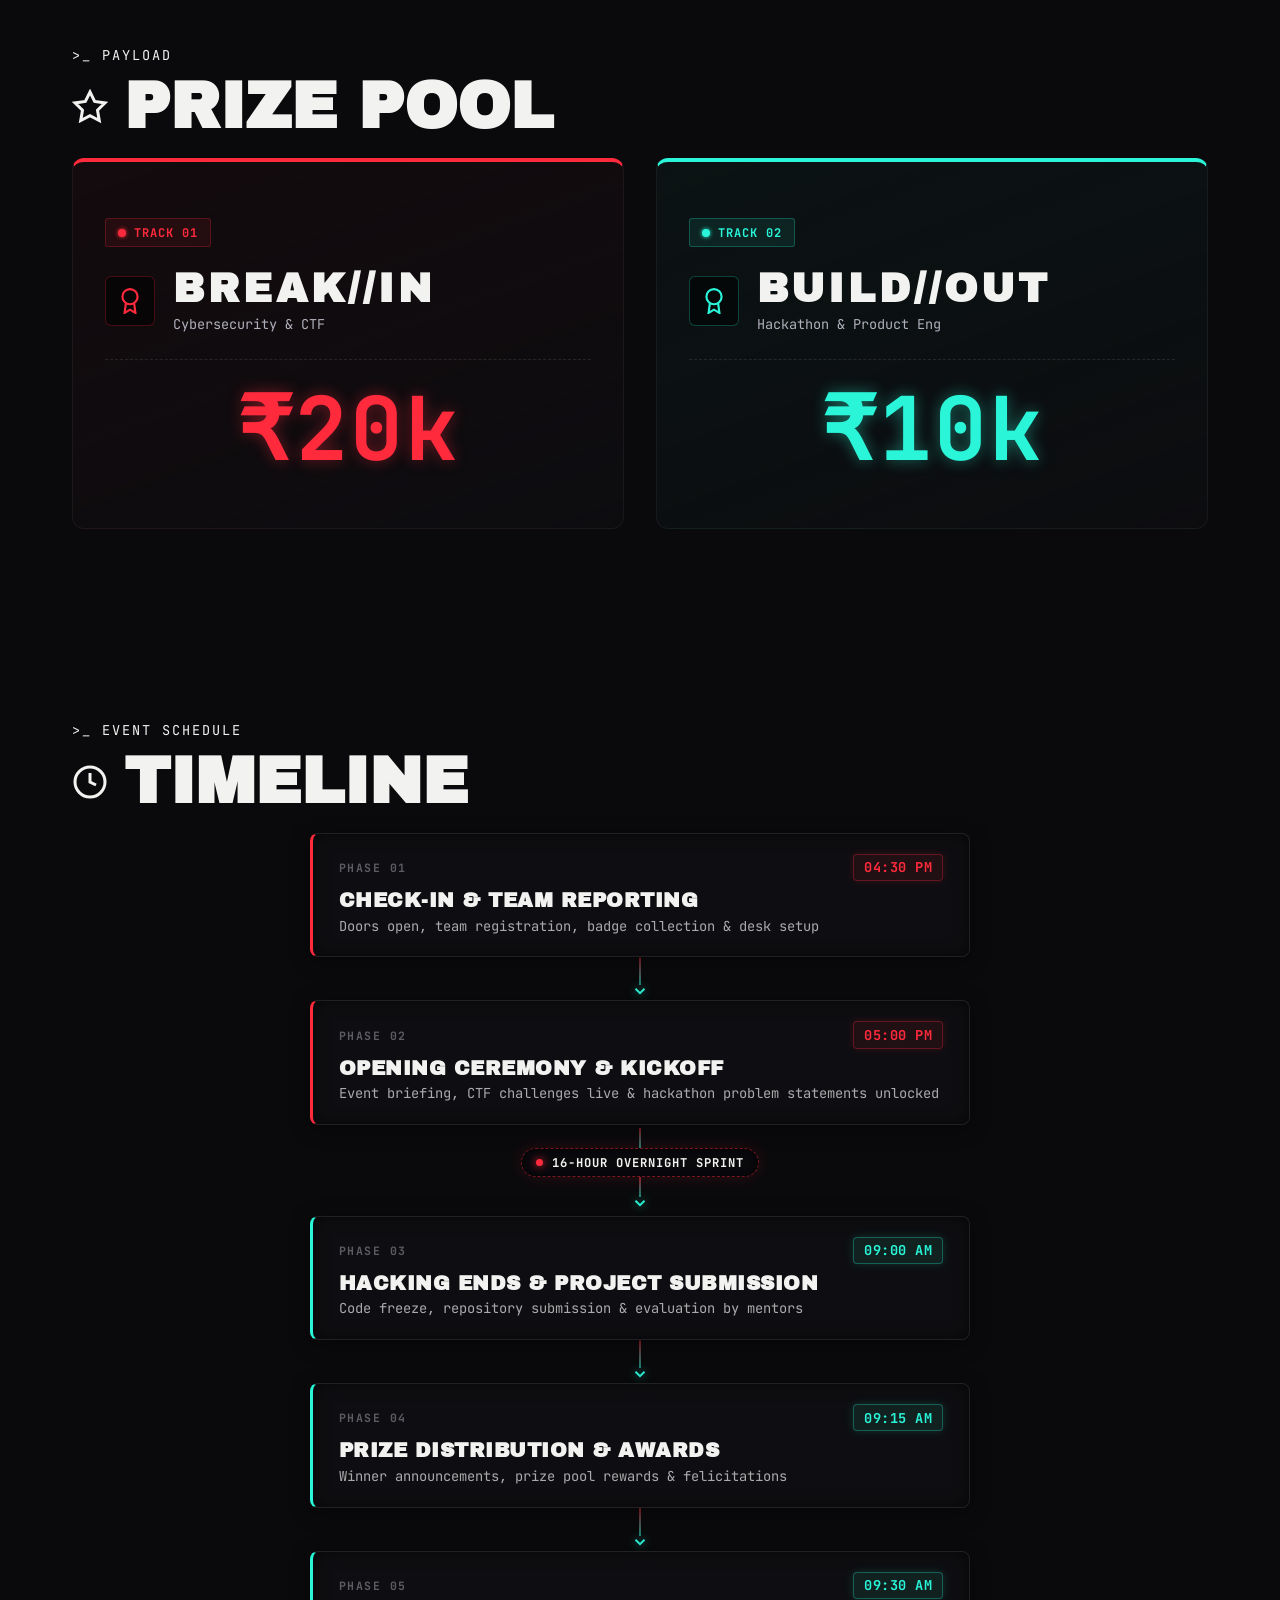
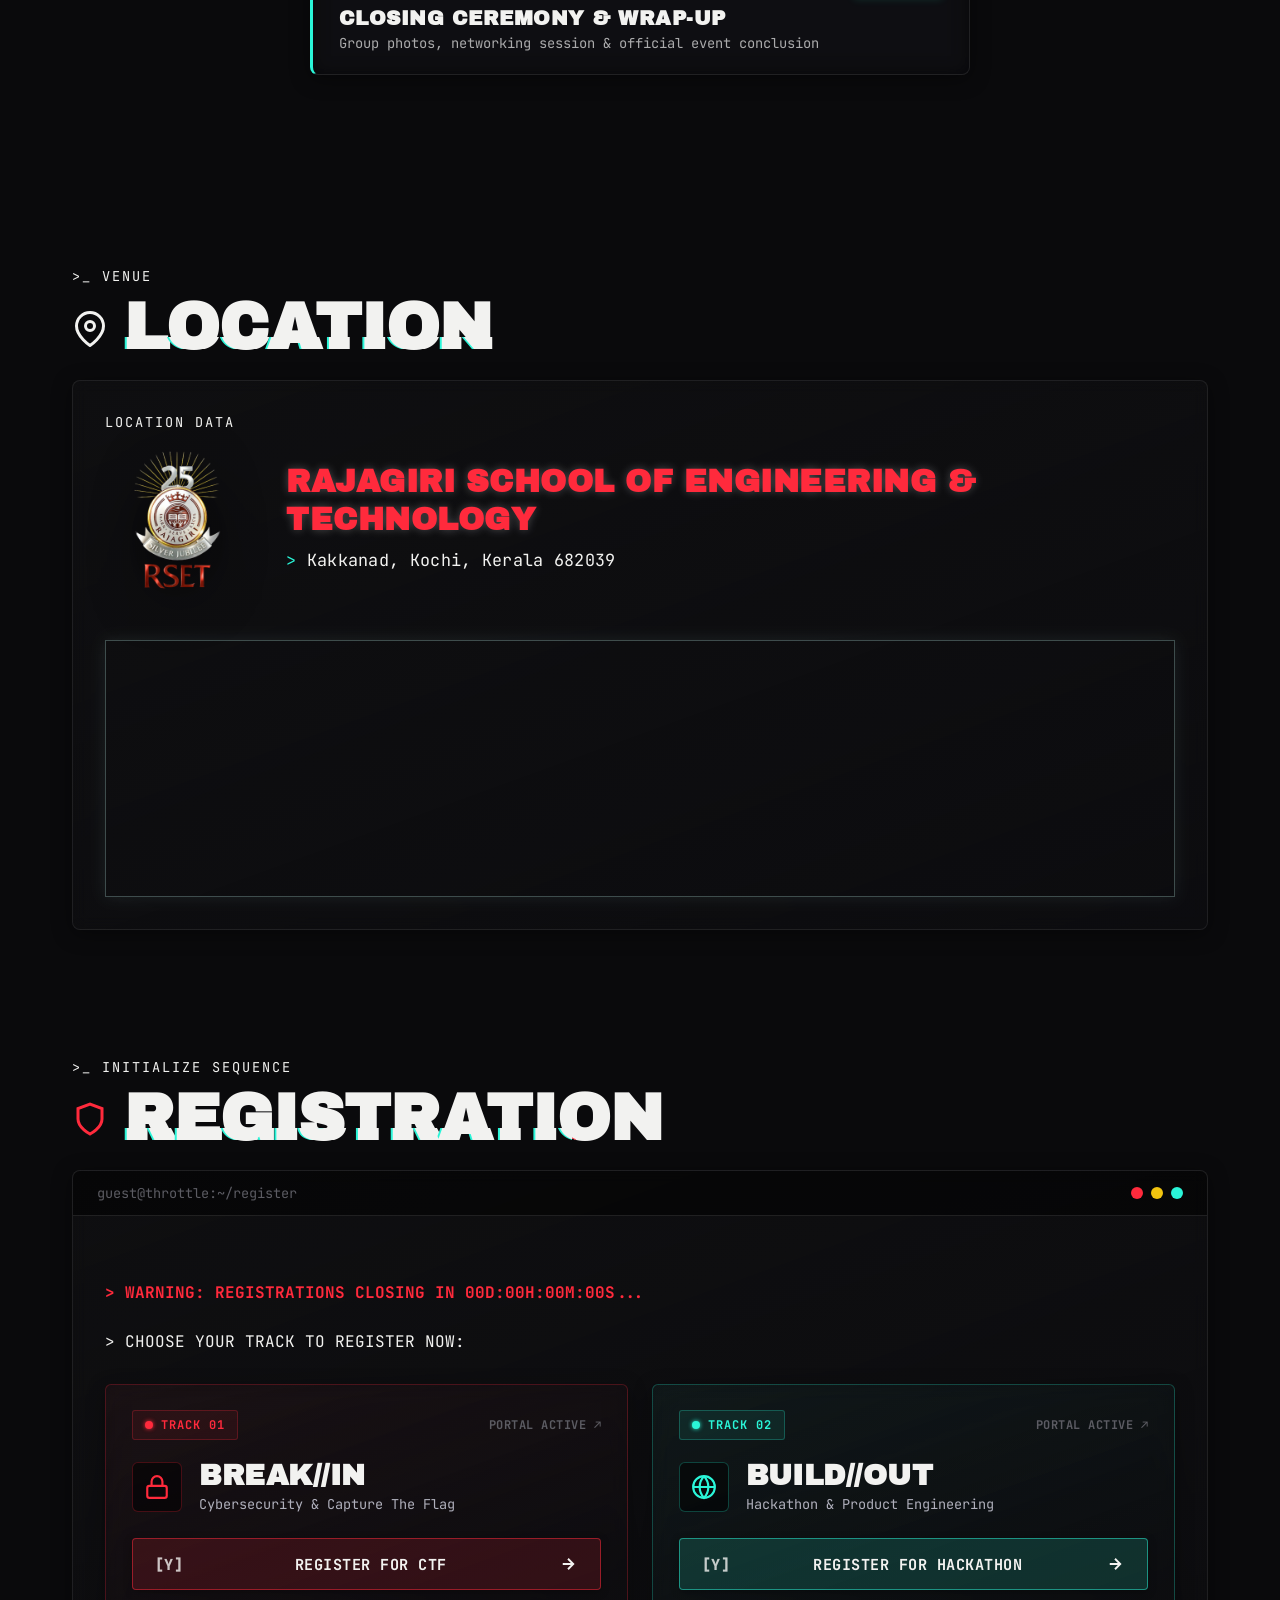
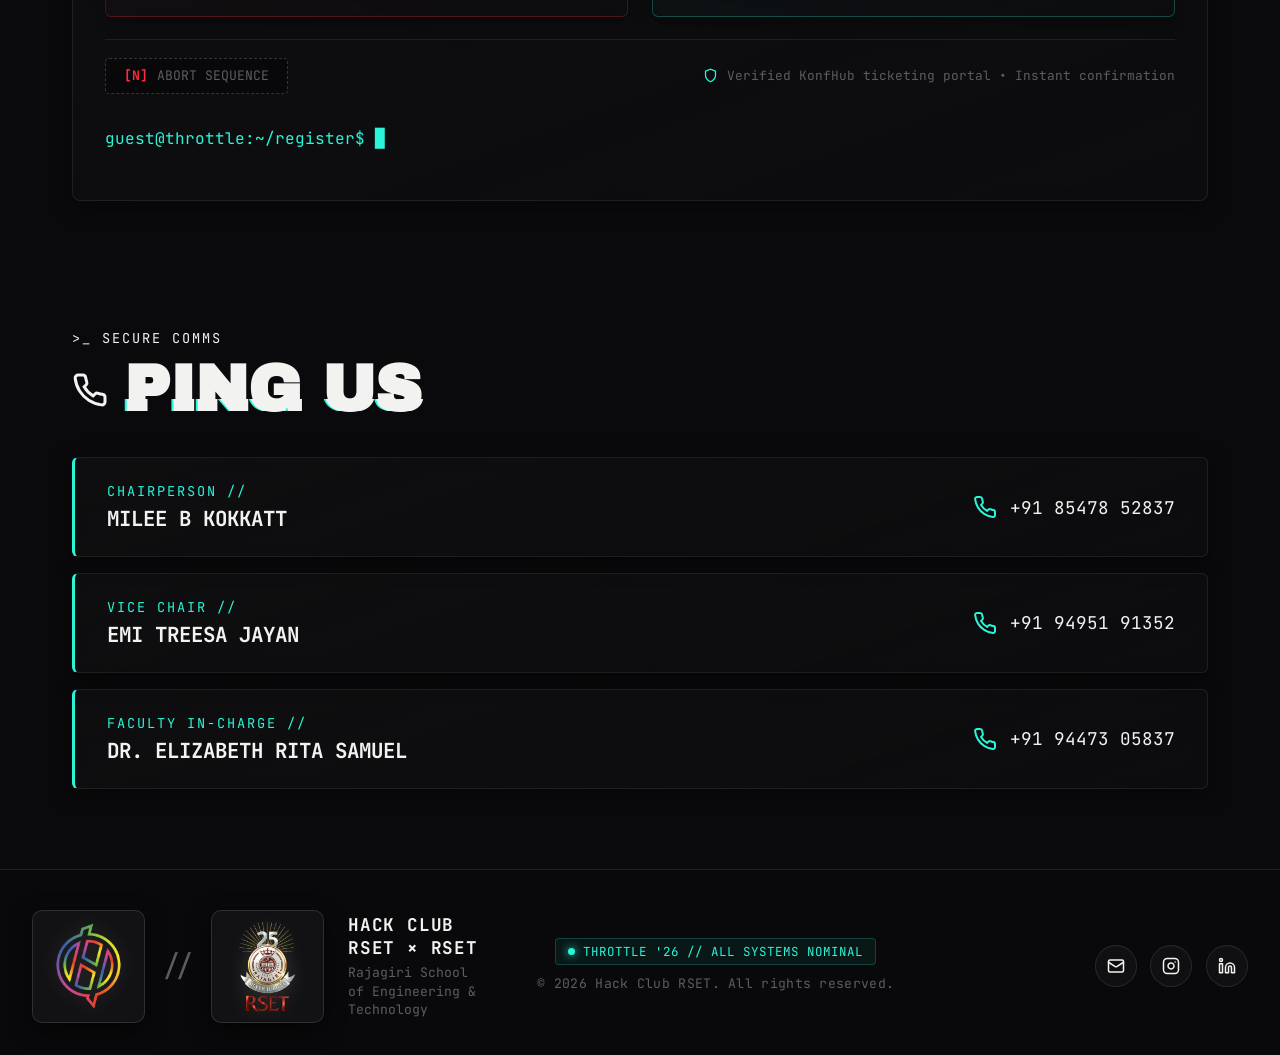
==== commit 0bc36b21: "optimisations and timeline" ====
--- a/index.html
+++ b/index.html
@@ -33,7 +33,7 @@
     <!-- Navbar -->
     <nav id="navbar" class="glass-panel">
         <a href="#boot" class="nav-brand" style="text-decoration: none;">
-            <img src="assets/logo/throttle logo.png" alt="THROTTLE" class="nav-logo">
+            <img src="assets/logo/throttle logo.png" alt="THROTTLE" class="nav-logo" decoding="async">
         </a>
         <button class="menu-toggle" id="mobile-menu-btn" aria-label="Toggle Navigation">
             <svg viewBox="0 0 24 24" fill="none" stroke="currentColor" stroke-width="2">
@@ -43,7 +43,7 @@
         <div class="nav-links" id="nav-links">
             <a href="#breach">ABOUT</a>
             <a href="#tracks">TRACKS</a>
-            <!-- <a href="#timeline">TIMELINE</a> -->
+            <a href="#timeline">TIMELINE</a>
             <a href="#location">LOCATION</a>
             <!-- <a href="#sponsors">SPONSORS</a> -->
             <a href="#shutdown" class="nav-cta">REGISTER</a>
@@ -56,7 +56,7 @@
             <div class="terminal-window">
                 <div id="main-title">
                     <div class="logo-float-wrapper">
-                        <img src="assets/logo/throttle logo 26.png" alt="THROTTLE '26" class="hero-logo">
+                        <img src="assets/logo/throttle logo 26.png" alt="THROTTLE '26" class="hero-logo" decoding="async">
                     </div>
                     <!-- 
                     <div class="desktop-only-title">
@@ -89,7 +89,7 @@
                         <div class="hero-organizer-badge">
                             <span class="organizer-label">> ORGANIZED_BY:</span>
                             <span class="organizer-club-pill">
-                                <img src="assets/logo/hack club logo.png" alt="Hack Club RSET" class="hero-club-logo">
+                                <img src="assets/logo/hack club logo.png" alt="Hack Club RSET" class="hero-club-logo" decoding="async">
                                 <span class="organizer-name">Hack Club RSET</span>
                             </span>
                         </div>
@@ -115,7 +115,7 @@
         <div class="decrypted-file glass-panel">
             <div class="breach-identity-bar">
                 <div class="identity-badge">
-                    <img src="assets/logo/hack club logo.png" alt="Hack Club RSET" class="identity-logo">
+                    <img src="assets/logo/hack club logo.png" alt="Hack Club RSET" class="identity-logo" loading="lazy" decoding="async">
                     <div class="identity-text">
                         <span class="identity-role">ORGANIZER //</span>
                         <span class="identity-title">HACK CLUB RSET</span>
@@ -123,7 +123,7 @@
                 </div>
                 <div class="identity-divider">//</div>
                 <div class="identity-badge">
-                    <img src="assets/logo/rset logo.png" alt="RSET" class="identity-logo">
+                    <img src="assets/logo/rset logo.png" alt="RSET" class="identity-logo" loading="lazy" decoding="async">
                     <div class="identity-text">
                         <span class="identity-role">HOST CAMPUS //</span>
                         <span class="identity-title">RAJAGIRI SCHOOL OF ENG. & TECH.</span>
@@ -367,32 +367,108 @@
         </div>
     </section>
 
-    <!-- System Log (Timeline & Venue) -->
-    <!--
+    <!-- Timeline / Schedule -->
     <section id="timeline" class="content-wrapper content-section fade-in">
         <div class="section-header">
-            <span class="eyebrow">>_ MORE THAN A HACKATHON</span>
+            <span class="eyebrow">>_ EVENT SCHEDULE</span>
             <div class="header-with-icon">
                 <svg class="icon" viewBox="0 0 24 24" fill="none" stroke="currentColor" stroke-width="2">
-                    <path d="M21 15a2 2 0 0 1-2 2H7l-4 4V5a2 2 0 0 1 2-2h14a2 2 0 0 1 2 2z"></path>
-                </svg>
-                <h2 class="glitch-text" data-text="SYSTEM LOG">SYSTEM LOG</h2>
-            </div>
-        </div>
-        <div class="log-container glass-panel" id="sys-log">
-            <div class="log-line"><span class="timestamp">[TBD_TIME]</span> <span class="log-msg">STATUS: Venue RSET
-                    Kakkanad online.</span></div>
-            <div class="log-line"><span class="timestamp">[TBD_TIME]</span> <span class="log-msg">EVENT: Glitch Hour
-                    initiated.</span></div>
-            <div class="log-line"><span class="timestamp">[TBD_TIME]</span> <span class="log-msg">EVENT: Karaoke Corner
-                    unlocked.</span></div>
-            <div class="log-line"><span class="timestamp">[TBD_TIME]</span> <span class="log-msg">EVENT: Polaroid Memory
-                    Wall active.</span></div>
-            <div class="log-line"><span class="timestamp">[TBD_TIME]</span> <span class="log-msg">EVENT: Sunrise Chai &
-                    Midnight Snacks deployed.</span></div>
-        </div>
-    </section>
-    -->
+                    <circle cx="12" cy="12" r="10"></circle>
+                    <polyline points="12 6 12 12 16 14"></polyline>
+                </svg>
+                <h2 class="glitch-text" data-text="TIMELINE">TIMELINE</h2>
+            </div>
+        </div>
+
+        <div class="flowchart-container" id="sys-log">
+            <!-- Step 1 -->
+            <div class="flow-node flow-node-red">
+                <div class="flow-node-header">
+                    <span class="flow-step-tag">PHASE 01</span>
+                    <span class="flow-timestamp">04:30 PM</span>
+                </div>
+                <h3 class="flow-node-title">Check-In & Team Reporting</h3>
+                <p class="flow-node-desc">Doors open, team registration, badge collection & desk setup</p>
+            </div>
+
+            <!-- Connector 1 -->
+            <div class="flow-arrow-wrap">
+                <div class="flow-stem"></div>
+                <svg class="flow-arrow-head" viewBox="0 0 24 24" fill="none" stroke="currentColor" stroke-width="2.5">
+                    <polyline points="6 9 12 15 18 9"></polyline>
+                </svg>
+            </div>
+
+            <!-- Step 2 -->
+            <div class="flow-node flow-node-red">
+                <div class="flow-node-header">
+                    <span class="flow-step-tag">PHASE 02</span>
+                    <span class="flow-timestamp">05:00 PM</span>
+                </div>
+                <h3 class="flow-node-title">Opening Ceremony & Kickoff</h3>
+                <p class="flow-node-desc">Event briefing, CTF challenges live & hackathon problem statements unlocked</p>
+            </div>
+
+            <!-- Overnight Connector -->
+            <div class="flow-arrow-wrap overnight-flow">
+                <div class="flow-stem"></div>
+                <div class="overnight-pill">
+                    <span class="pulse-dot"></span>
+                    <span>16-HOUR OVERNIGHT SPRINT</span>
+                </div>
+                <div class="flow-stem"></div>
+                <svg class="flow-arrow-head" viewBox="0 0 24 24" fill="none" stroke="currentColor" stroke-width="2.5">
+                    <polyline points="6 9 12 15 18 9"></polyline>
+                </svg>
+            </div>
+
+            <!-- Step 3 -->
+            <div class="flow-node flow-node-cyan">
+                <div class="flow-node-header">
+                    <span class="flow-step-tag">PHASE 03</span>
+                    <span class="flow-timestamp">09:00 AM</span>
+                </div>
+                <h3 class="flow-node-title">Hacking Ends & Project Submission</h3>
+                <p class="flow-node-desc">Code freeze, repository submission & evaluation by mentors</p>
+            </div>
+
+            <!-- Connector 3 -->
+            <div class="flow-arrow-wrap">
+                <div class="flow-stem"></div>
+                <svg class="flow-arrow-head" viewBox="0 0 24 24" fill="none" stroke="currentColor" stroke-width="2.5">
+                    <polyline points="6 9 12 15 18 9"></polyline>
+                </svg>
+            </div>
+
+            <!-- Step 4 -->
+            <div class="flow-node flow-node-cyan">
+                <div class="flow-node-header">
+                    <span class="flow-step-tag">PHASE 04</span>
+                    <span class="flow-timestamp">09:15 AM</span>
+                </div>
+                <h3 class="flow-node-title">Prize Distribution & Awards</h3>
+                <p class="flow-node-desc">Winner announcements, prize pool rewards & felicitations</p>
+            </div>
+
+            <!-- Connector 4 -->
+            <div class="flow-arrow-wrap">
+                <div class="flow-stem"></div>
+                <svg class="flow-arrow-head" viewBox="0 0 24 24" fill="none" stroke="currentColor" stroke-width="2.5">
+                    <polyline points="6 9 12 15 18 9"></polyline>
+                </svg>
+            </div>
+
+            <!-- Step 5 -->
+            <div class="flow-node flow-node-cyan">
+                <div class="flow-node-header">
+                    <span class="flow-step-tag">PHASE 05</span>
+                    <span class="flow-timestamp">09:30 AM</span>
+                </div>
+                <h3 class="flow-node-title">Closing Ceremony & Wrap-Up</h3>
+                <p class="flow-node-desc">Group photos, networking session & official event conclusion</p>
+            </div>
+        </div>
+    </section>
 
     <!-- Location -->
     <section id="location" class="content-wrapper content-section fade-in">
@@ -411,7 +487,7 @@
             <div class="venue-content">
                 <div class="geolocate-data">
                     <div class="venue-title-lockup">
-                        <img src="assets/logo/rset logo.png" alt="RSET College Crest" class="venue-college-logo">
+                        <img src="assets/logo/rset logo.png" alt="RSET College Crest" class="venue-college-logo" loading="lazy" decoding="async">
                         <div class="venue-text-details">
                             <h3 class="venue-name text-red">RAJAGIRI SCHOOL OF ENGINEERING & TECHNOLOGY</h3>
                             <p>Kakkanad, Kochi, Kerala 682039</p>
@@ -648,12 +724,12 @@
                 <div class="footer-logos-group">
                     <a href="https://instagram.com/hackclubrset" target="_blank" rel="noopener noreferrer"
                         class="footer-logo-wrap" title="Hack Club RSET">
-                        <img src="assets/logo/hack club logo.png" alt="Hack Club RSET" class="footer-brand-logo">
+                        <img src="assets/logo/hack club logo.png" alt="Hack Club RSET" class="footer-brand-logo" loading="lazy" decoding="async">
                     </a>
                     <span class="footer-brand-slash">//</span>
                     <a href="https://www.rajagiritech.ac.in/" target="_blank" rel="noopener noreferrer"
                         class="footer-logo-wrap" title="Rajagiri School of Engineering & Technology">
-                        <img src="assets/logo/rset logo.png" alt="RSET" class="footer-brand-logo">
+                        <img src="assets/logo/rset logo.png" alt="RSET" class="footer-brand-logo" loading="lazy" decoding="async">
                     </a>
                 </div>
                 <div class="footer-brand-meta">
--- a/style.css
+++ b/style.css
@@ -28,17 +28,30 @@
 
 body {
   background-color: var(--void);
+  color: var(--ghost-white);
+  font-family: var(--font-mono);
+  overflow-x: hidden;
+  cursor: none;
+  position: relative;
+  isolation: isolate;
+}
+
+body::before {
+  content: "";
+  position: fixed;
+  top: 0;
+  left: 0;
+  width: 100%;
+  height: 100%;
   background-image:
     linear-gradient(rgba(42, 245, 216, 0.08) 1px, transparent 1px),
     linear-gradient(90deg, rgba(42, 245, 216, 0.08) 1px, transparent 1px),
     radial-gradient(circle at 50% 0%, rgba(255, 42, 60, 0.15) 0%, transparent 60%);
   background-size: 40px 40px, 40px 40px, 100% 100%;
   background-position: center top, center top, center top;
-  background-attachment: fixed;
-  color: var(--ghost-white);
-  font-family: var(--font-mono);
-  overflow-x: hidden;
-  cursor: none;
+  pointer-events: none;
+  z-index: -1;
+  transform: translateZ(0);
 }
 ::selection {
   background-color: var(--signal-red);
@@ -86,9 +99,11 @@
   font-size: 1.2rem;
   pointer-events: none;
   z-index: 9999;
-  transform: translate(-50%, -50%);
-  transition: opacity 0.1s;
+  opacity: 0;
+  transform: translate3d(-50%, -50%, 0);
+  transition: opacity 0.15s ease;
   text-shadow: 0 0 5px var(--signal-red);
+  will-change: transform;
 }
 #crt-overlay {
   position: fixed;
@@ -101,18 +116,8 @@
   background-size: 100% 4px;
   pointer-events: none;
   z-index: 9000;
-  opacity: 0.4;
-  animation: scanlines 15s linear infinite;
-}
-
-@keyframes scanlines {
-  0% {
-    background-position: 0 0;
-  }
-
-  100% {
-    background-position: 0 100vh;
-  }
+  opacity: 0.35;
+  transform: translateZ(0);
 }
 
 #vignette {
@@ -126,6 +131,7 @@
       rgba(0, 0, 0, 0.8) 100%);
   pointer-events: none;
   z-index: 9001;
+  transform: translateZ(0);
 }
 .mt-4 {
   margin-top: 2rem;
@@ -203,6 +209,7 @@
   border: none;
   border-bottom: 1px solid rgba(255, 255, 255, 0.05);
   border-radius: 0;
+  transform: translateZ(0);
 }
 
 .nav-brand {
@@ -894,28 +901,174 @@
     box-shadow: 0 0 20px var(--signal-red), 0 0 15px var(--corrupt-cyan);
   }
 }
-.log-container {
+/* Flowchart Timeline */
+.flowchart-container {
+  max-width: 660px;
+  margin: 0 auto;
+  display: flex;
+  flex-direction: column;
+  align-items: center;
+  width: 100%;
+  position: relative;
+}
+
+.flow-node {
+  width: 100%;
+  background: rgba(16, 16, 20, 0.75);
+  backdrop-filter: blur(14px);
+  -webkit-backdrop-filter: blur(14px);
+  border: 1px solid rgba(255, 255, 255, 0.08);
+  border-radius: 8px;
+  padding: 1.25rem 1.6rem;
+  position: relative;
+  box-shadow: 0 4px 20px rgba(0, 0, 0, 0.4), inset 0 0 15px rgba(0, 0, 0, 0.5);
+  transition: transform 0.25s ease, border-color 0.25s ease, box-shadow 0.25s ease;
+}
+
+.flow-node:hover {
+  transform: translateY(-2px);
+}
+
+.flow-node-red {
   border-left: 3px solid var(--signal-red);
-  font-size: 0.95rem;
-}
-
-.log-line {
-  margin-bottom: 0.8rem;
-  opacity: 0.7;
-  transition: opacity 0.3s;
-}
-
-.log-line:hover {
-  opacity: 1;
-}
-
-.log-line .timestamp {
+}
+
+.flow-node-red:hover {
+  border-color: rgba(255, 42, 60, 0.4);
+  box-shadow: 0 8px 25px rgba(0, 0, 0, 0.6), 0 0 15px rgba(255, 42, 60, 0.15), inset 0 0 15px rgba(0, 0, 0, 0.5);
+}
+
+.flow-node-red .flow-timestamp {
+  color: var(--signal-red);
+  background: rgba(255, 42, 60, 0.08);
+  border: 1px solid rgba(255, 42, 60, 0.3);
+  box-shadow: 0 0 8px rgba(255, 42, 60, 0.15);
+}
+
+.flow-node-cyan {
+  border-left: 3px solid var(--corrupt-cyan);
+}
+
+.flow-node-cyan:hover {
+  border-color: rgba(42, 245, 216, 0.4);
+  box-shadow: 0 8px 25px rgba(0, 0, 0, 0.6), 0 0 15px rgba(42, 245, 216, 0.15), inset 0 0 15px rgba(0, 0, 0, 0.5);
+}
+
+.flow-node-cyan .flow-timestamp {
   color: var(--corrupt-cyan);
-  margin-right: 1rem;
-}
-
-.log-line .log-msg {
-  color: var(--ghost-white);
+  background: rgba(42, 245, 216, 0.08);
+  border: 1px solid rgba(42, 245, 216, 0.3);
+  box-shadow: 0 0 8px rgba(42, 245, 216, 0.15);
+}
+
+.flow-node-header {
+  display: flex;
+  justify-content: space-between;
+  align-items: center;
+  margin-bottom: 0.5rem;
+}
+
+.flow-step-tag {
+  font-family: var(--font-mono);
+  font-size: 0.72rem;
+  font-weight: 700;
+  color: var(--static-grey);
+  letter-spacing: 1.5px;
+}
+
+.flow-timestamp {
+  font-family: var(--font-mono);
+  font-size: 0.85rem;
+  font-weight: 700;
+  padding: 0.22rem 0.65rem;
+  border-radius: 4px;
+  letter-spacing: 0.5px;
+  white-space: nowrap;
+}
+
+.flow-node-title {
+  font-family: var(--font-display);
+  font-size: 1.25rem;
+  color: var(--ghost-white);
+  letter-spacing: 0.5px;
+  margin: 0 0 0.35rem 0;
+}
+
+.flow-node-desc {
+  font-family: var(--font-mono);
+  font-size: 0.86rem;
+  color: rgba(255, 255, 255, 0.65);
+  line-height: 1.45;
+  margin: 0;
+}
+
+/* Flowchart Connectors */
+.flow-arrow-wrap {
+  display: flex;
+  flex-direction: column;
+  align-items: center;
+  justify-content: center;
+  width: 100%;
+}
+
+.flow-stem {
+  width: 2px;
+  height: 28px;
+  background: linear-gradient(to bottom, rgba(255, 42, 60, 0.5), rgba(42, 245, 216, 0.5));
+}
+
+.flow-arrow-head {
+  width: 18px;
+  height: 18px;
+  color: var(--corrupt-cyan);
+  filter: drop-shadow(0 0 5px rgba(42, 245, 216, 0.6));
+  margin-top: -3px;
+}
+
+/* Overnight Special Connector */
+.overnight-flow {
+  padding: 0.2rem 0;
+}
+
+.overnight-flow .flow-stem {
+  height: 20px;
+}
+
+.overnight-pill {
+  display: inline-flex;
+  align-items: center;
+  gap: 0.55rem;
+  font-family: var(--font-mono);
+  font-size: 0.76rem;
+  font-weight: 700;
+  color: var(--ghost-white);
+  background: rgba(10, 10, 14, 0.9);
+  border: 1px dashed rgba(255, 42, 60, 0.45);
+  border-radius: 20px;
+  padding: 0.35rem 0.9rem;
+  letter-spacing: 1px;
+  text-transform: uppercase;
+  box-shadow: 0 0 15px rgba(255, 42, 60, 0.15), inset 0 0 10px rgba(0, 0, 0, 0.5);
+}
+
+.overnight-pill .pulse-dot {
+  width: 7px;
+  height: 7px;
+  border-radius: 50%;
+  background: var(--signal-red);
+  box-shadow: 0 0 8px var(--signal-red);
+  animation: pulse-glow 1.5s infinite alternate ease-in-out;
+}
+
+@keyframes pulse-glow {
+  0% {
+    opacity: 0.4;
+    transform: scale(0.85);
+  }
+  100% {
+    opacity: 1;
+    transform: scale(1.15);
+  }
 }
 
 .venue-content {
@@ -1906,21 +2059,61 @@
   }
 
   .track-meta {
-    flex-direction: row;
-    justify-content: space-between;
+    display: grid;
+    grid-template-columns: max-content;
+    justify-content: center;
+    gap: 1.2rem;
+    padding: 1.4rem 1.25rem;
+    margin-top: 1.5rem;
+    margin-bottom: 1.5rem;
+  }
+
+  .meta-item {
+    display: flex;
     align-items: center;
-    gap: 0.6rem;
-    padding: 0.9rem 1rem;
-  }
-
-  .meta-item {
-    gap: 0.5rem;
+    gap: 1rem;
+    font-size: 1.05rem;
+    width: 100%;
+  }
+
+  .meta-icon {
+    width: 30px;
+    height: 30px;
+    flex-shrink: 0;
+  }
+
+  .flowchart-container {
+    padding: 0 0.5rem;
+  }
+
+  .flow-node {
+    padding: 1.15rem 1.25rem;
+  }
+
+  .flow-node-title {
+    font-size: 1.15rem;
+  }
+
+  .flow-node-desc {
     font-size: 0.82rem;
   }
 
-  .meta-icon {
-    width: 22px;
-    height: 22px;
+  .flow-timestamp {
+    font-size: 0.78rem;
+    padding: 0.2rem 0.55rem;
+  }
+
+  .flow-stem {
+    height: 24px;
+  }
+
+  .overnight-flow .flow-stem {
+    height: 18px;
+  }
+
+  .overnight-pill {
+    font-size: 0.72rem;
+    padding: 0.3rem 0.75rem;
   }
 
   .associate-grid {
@@ -2171,18 +2364,61 @@
 
 @media (max-width: 480px) {
   .track-meta {
-    padding: 0.8rem 0.5rem;
-    gap: 0.35rem;
+    grid-template-columns: max-content;
+    justify-content: center;
+    padding: 1.25rem 1rem;
+    gap: 1.05rem;
   }
 
   .meta-item {
-    gap: 0.35rem;
-    font-size: 0.72rem;
+    gap: 0.9rem;
+    font-size: 0.95rem;
   }
 
   .meta-icon {
-    width: 19px;
-    height: 19px;
+    width: 26px;
+    height: 26px;
+  }
+
+  .flowchart-container {
+    padding: 0;
+  }
+
+  .flow-node {
+    padding: 1rem 1rem;
+    border-radius: 6px;
+  }
+
+  .flow-node-title {
+    font-size: 1.05rem;
+  }
+
+  .flow-node-desc {
+    font-size: 0.78rem;
+    line-height: 1.4;
+  }
+
+  .flow-step-tag {
+    font-size: 0.68rem;
+  }
+
+  .flow-timestamp {
+    font-size: 0.74rem;
+    padding: 0.18rem 0.45rem;
+  }
+
+  .overnight-pill {
+    font-size: 0.66rem;
+    padding: 0.25rem 0.65rem;
+    gap: 0.4rem;
+  }
+
+  .flow-stem {
+    height: 20px;
+  }
+
+  .overnight-flow .flow-stem {
+    height: 14px;
   }
 
   .reg-card {
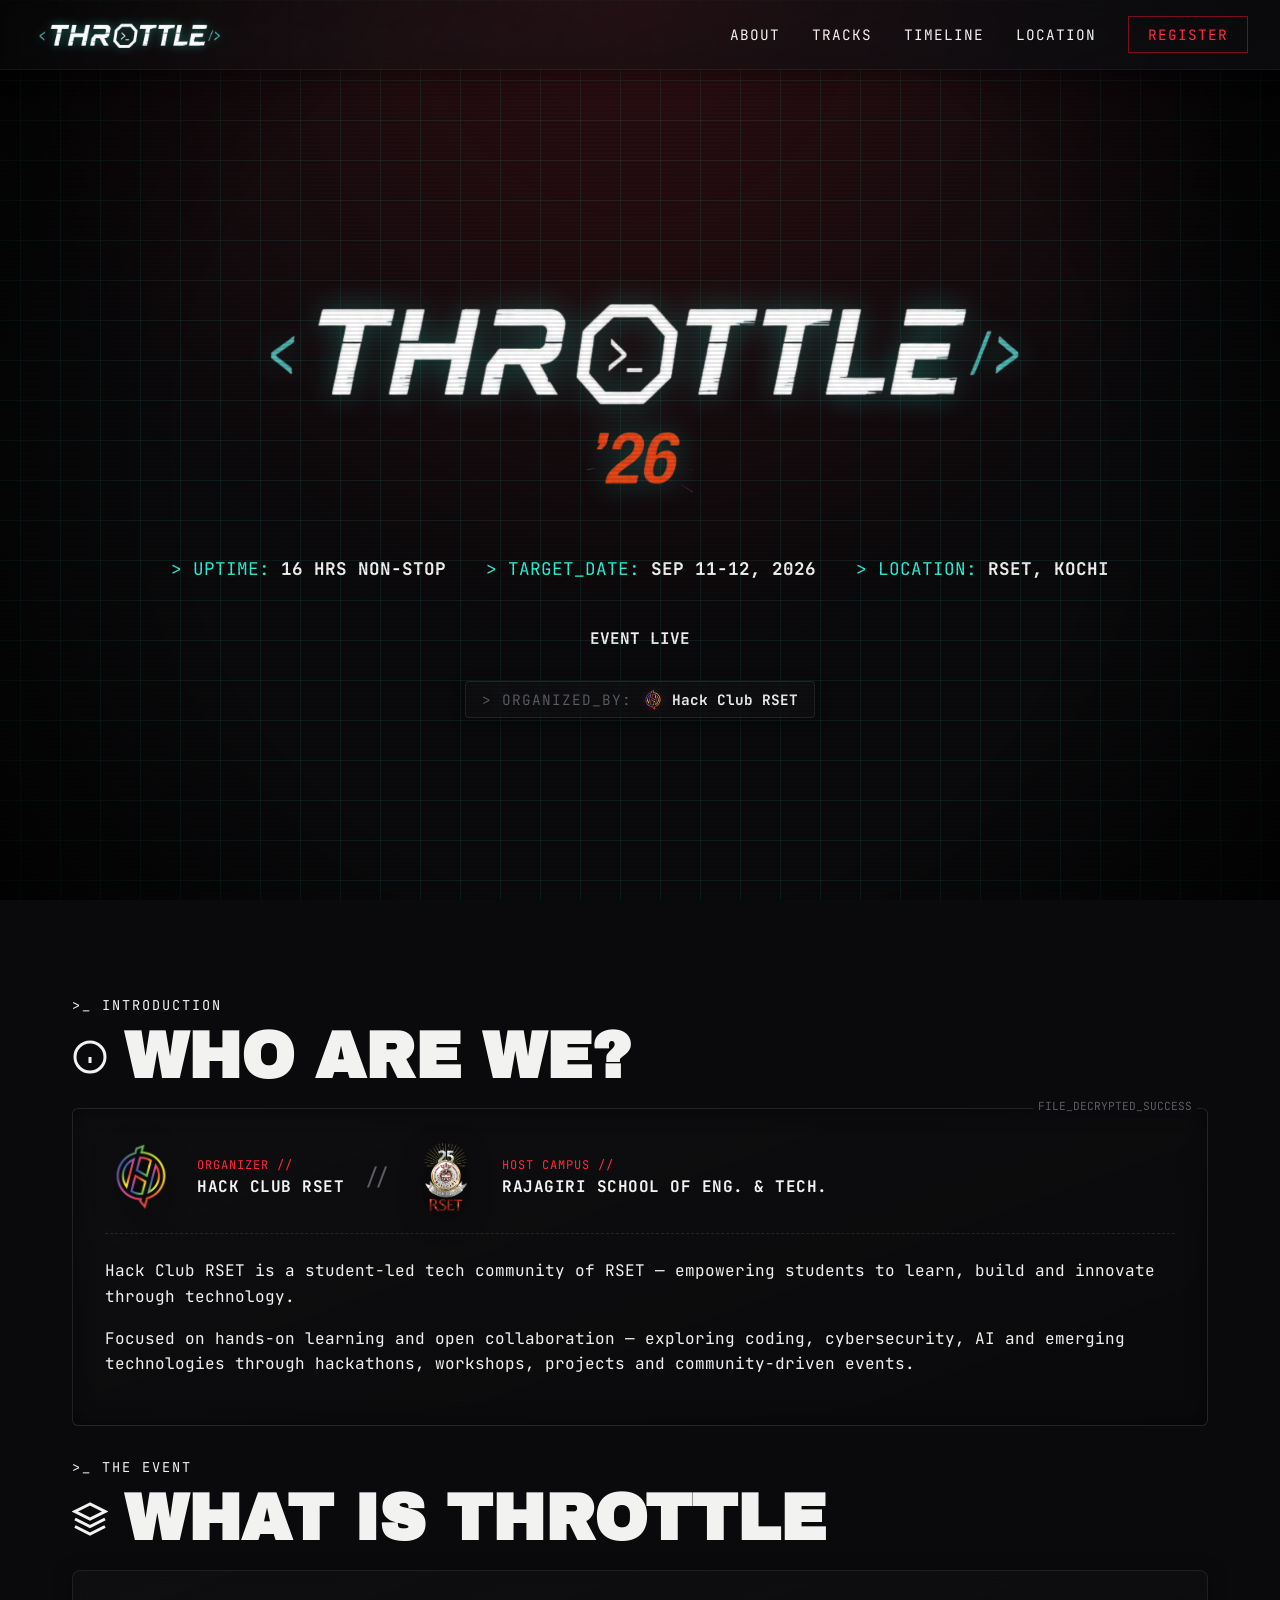
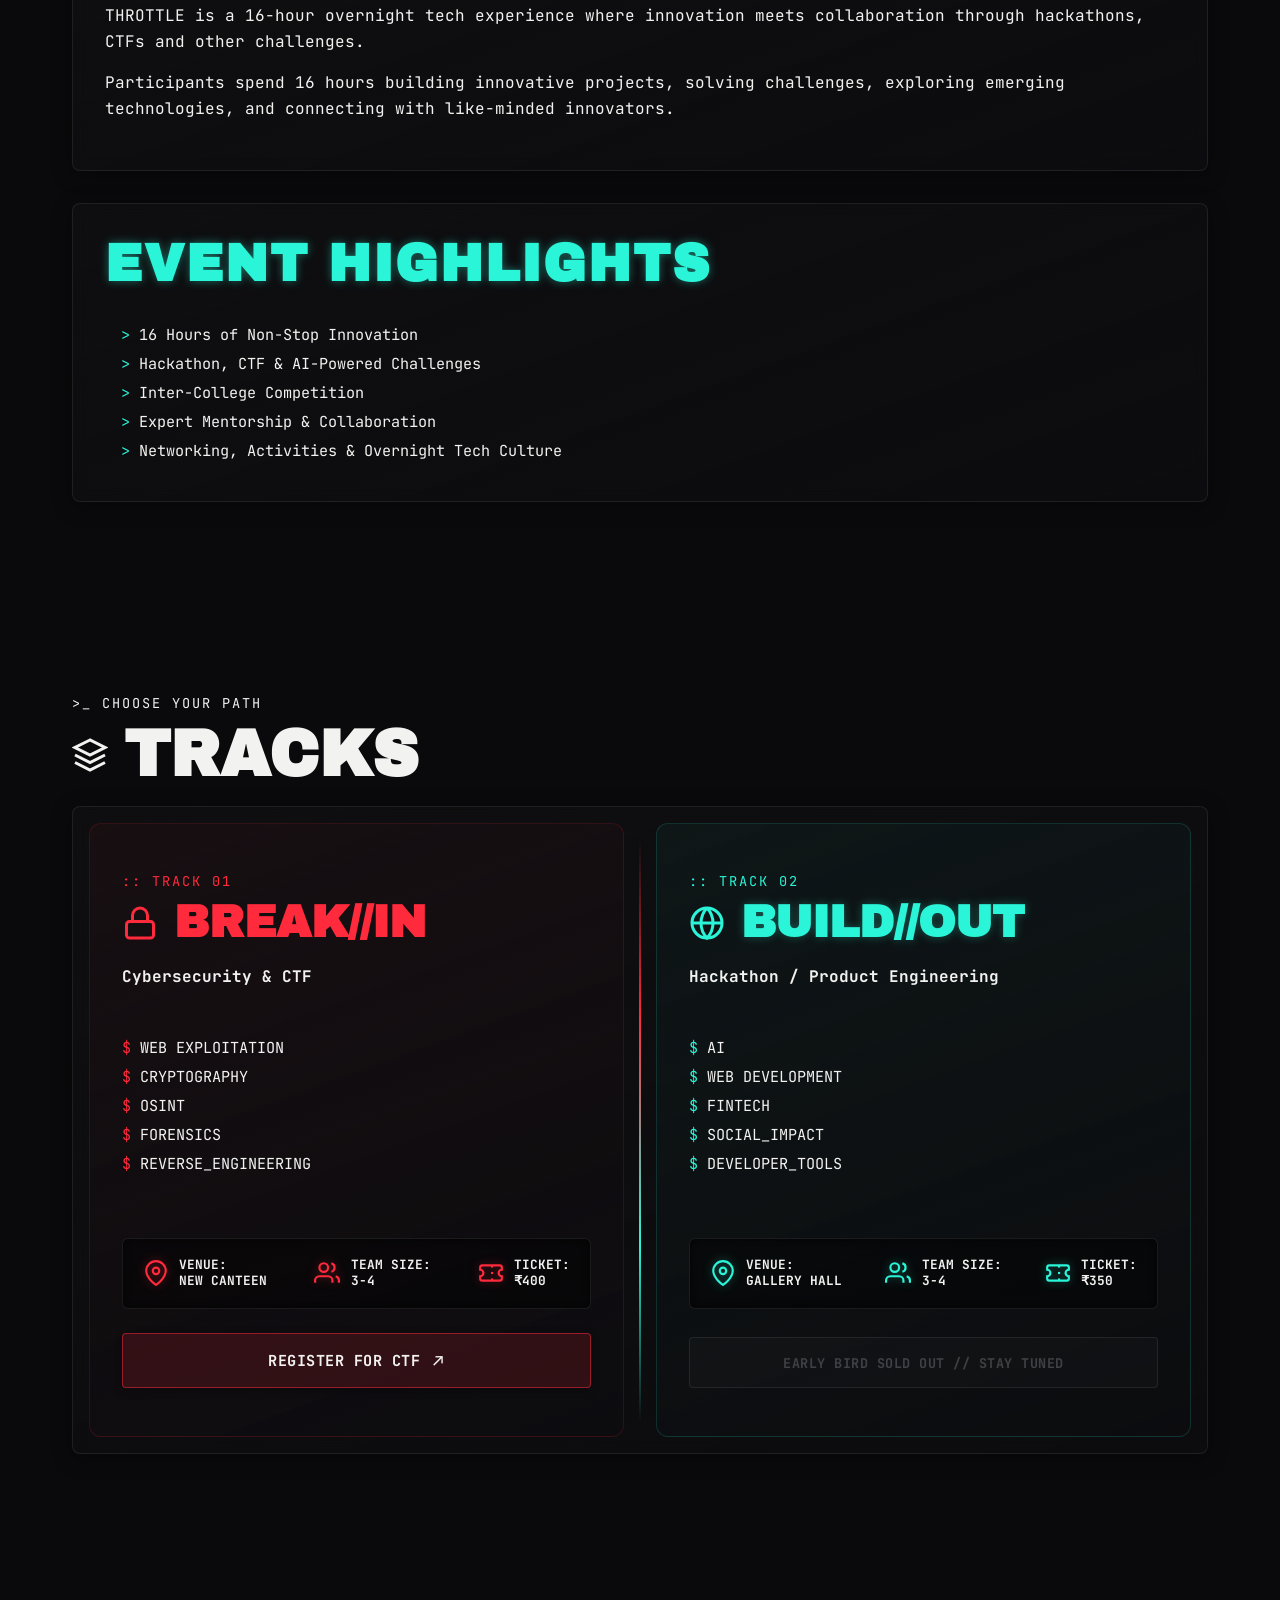
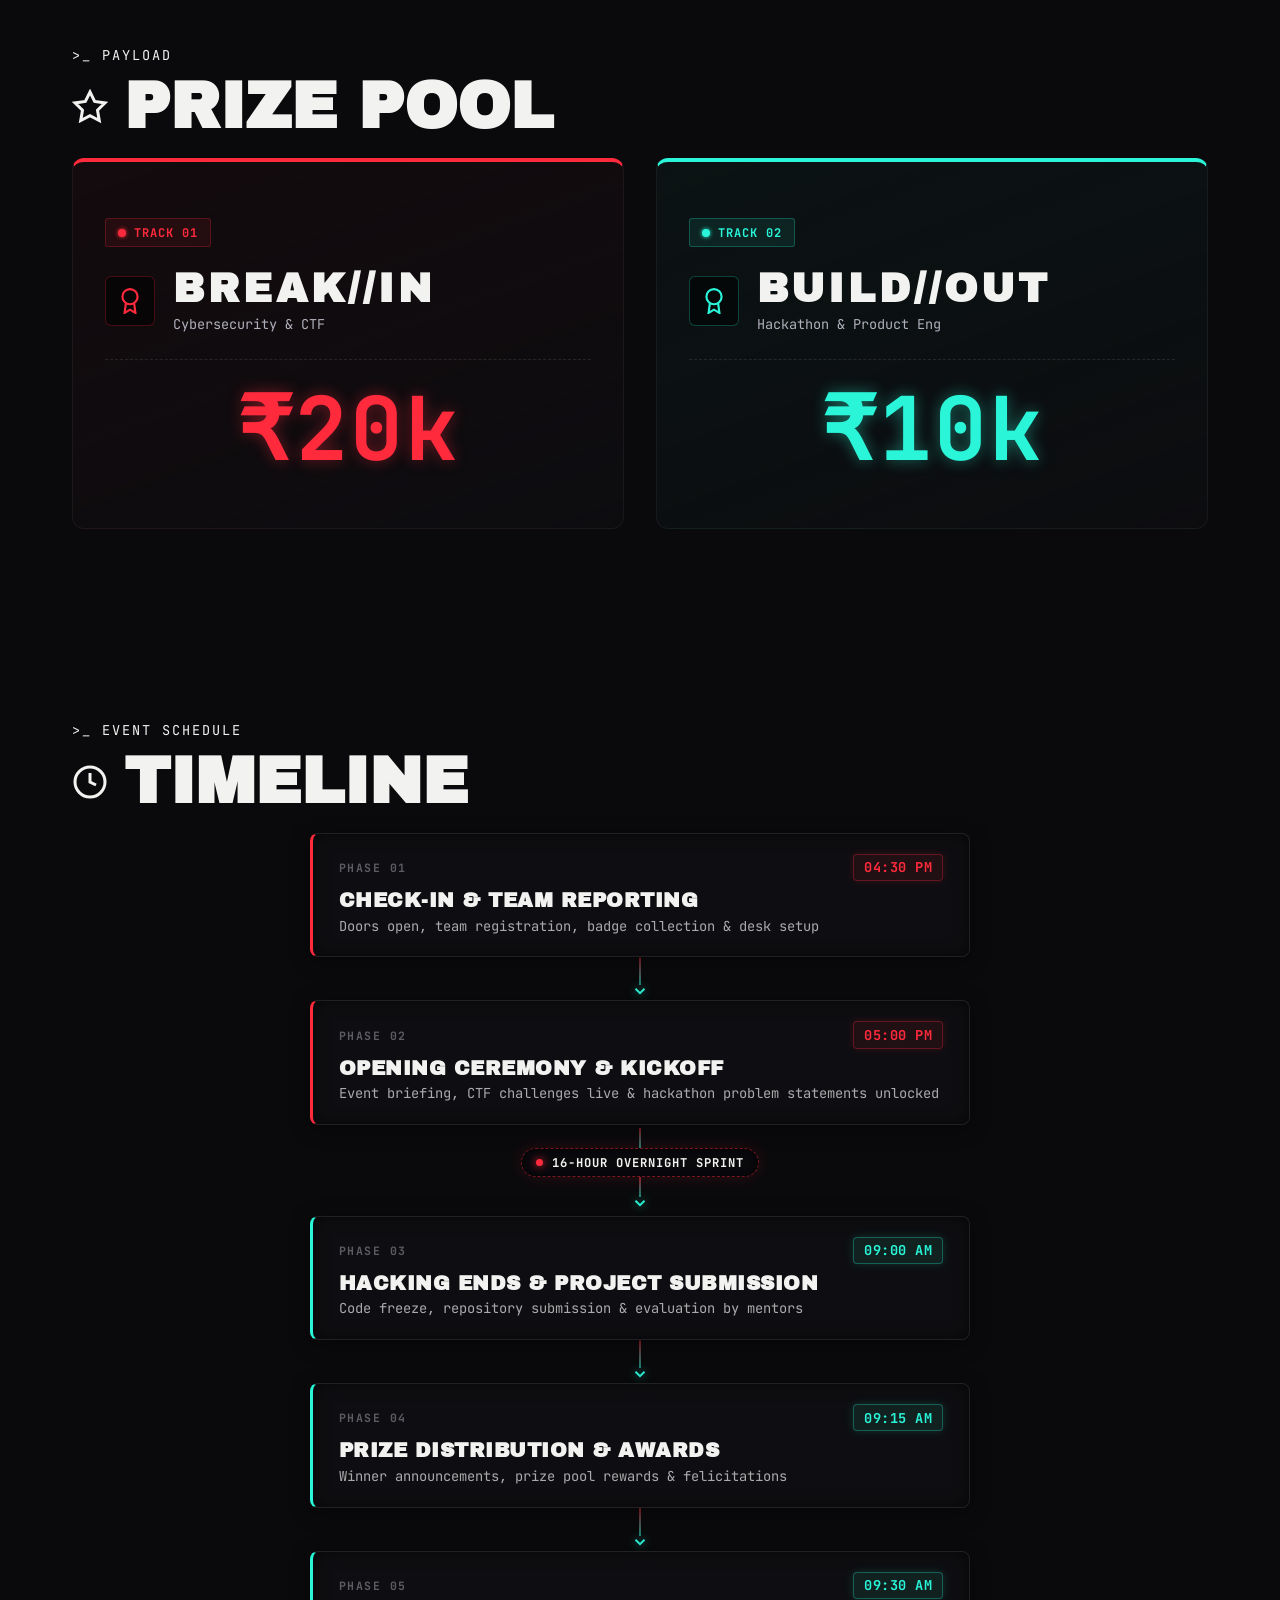
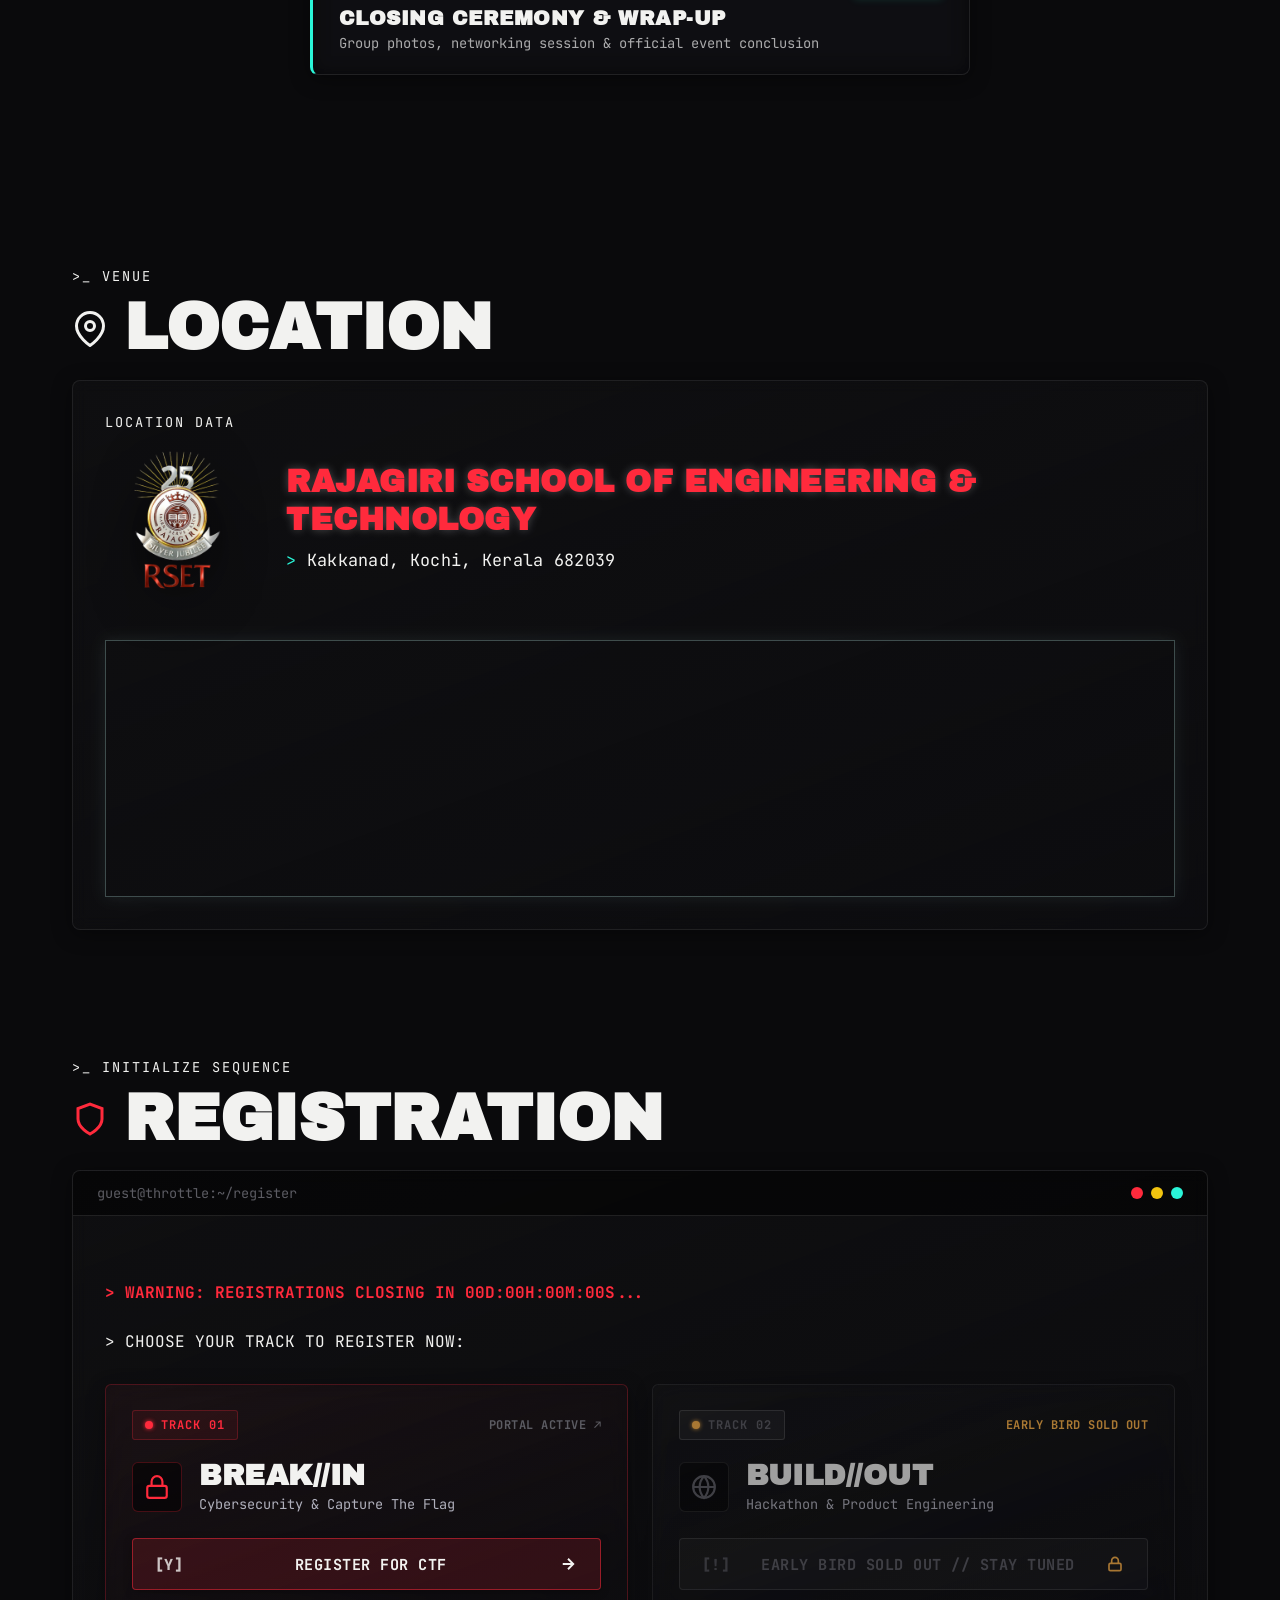
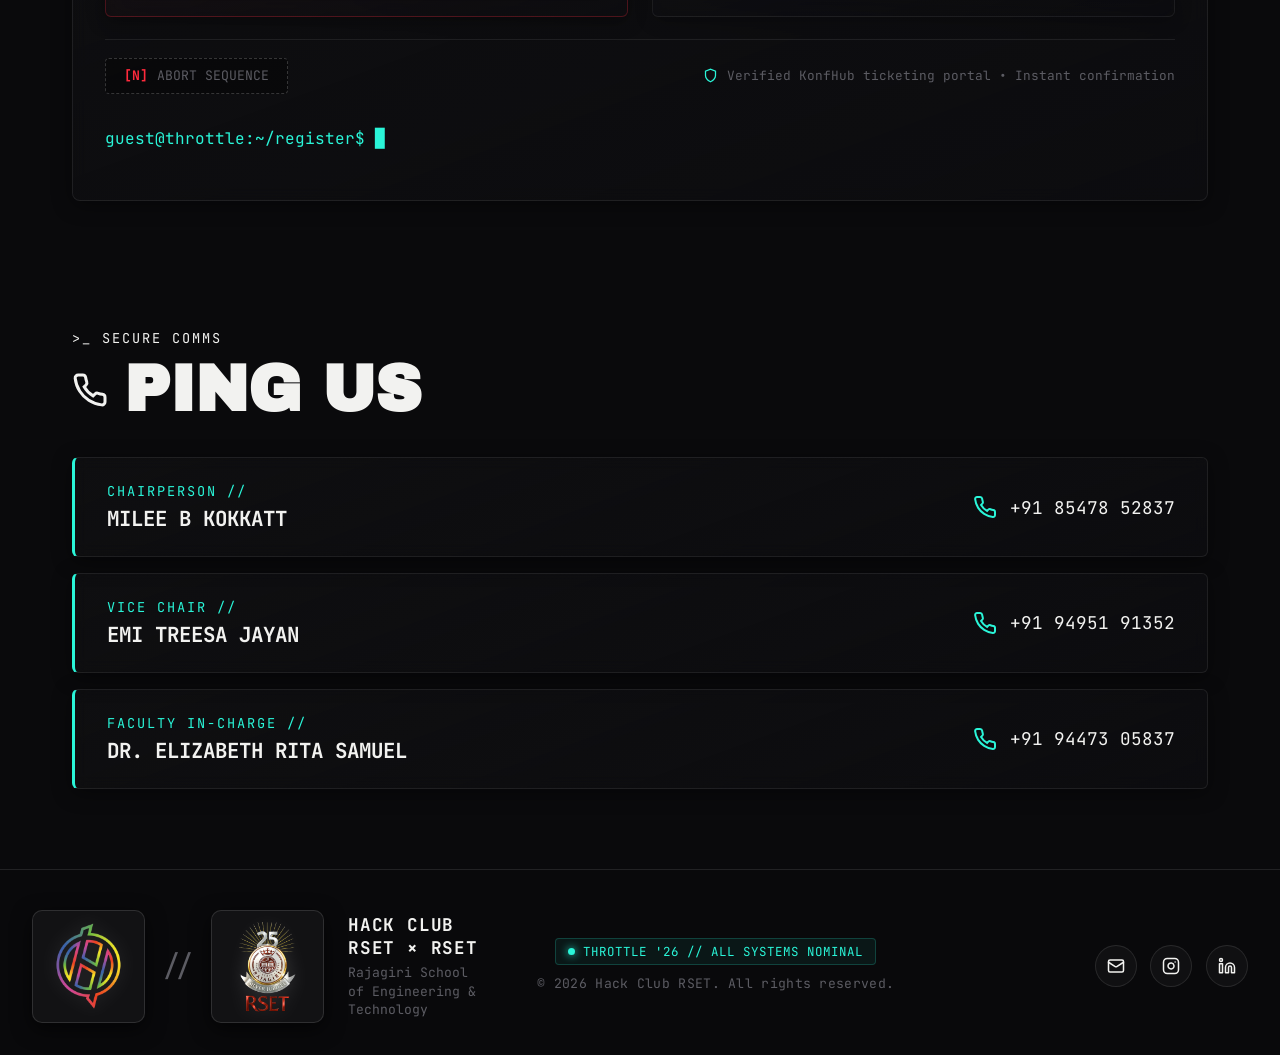
==== commit 8551b99a: "hackathon registrations closed" ====
--- a/index.html
+++ b/index.html
@@ -292,11 +292,16 @@
                         </div>
                     </div>
                     <div class="track-actions">
+                        <!-- ACTIVE / OPEN STATE (shown when registrations open) -->
                         <a href="https://konfhub.com/hackathon-throttle" target="_blank" rel="noopener noreferrer"
-                            class="track-reg-btn track-btn-cyan">
+                            class="track-reg-btn track-btn-cyan" id="track-hack-open-btn" style="display: none;">
                             <span>REGISTER FOR HACKATHON</span>
                             <span class="btn-arrow">↗</span>
                         </a>
+                        <!-- SOLD OUT / CLOSED STATE (shown when sold out) -->
+                        <button class="track-reg-btn track-btn-disabled" id="track-hack-closed-btn" disabled aria-disabled="true">
+                            <span>EARLY BIRD SOLD OUT // STAY TUNED</span>
+                        </button>
                     </div>
                 </div>
             </div>
@@ -604,8 +609,9 @@
                     </a>
 
                     <!-- Hackathon Track Register CTA Card -->
+                    <!-- ACTIVE / OPEN STATE (shown when registrations open) -->
                     <a href="https://konfhub.com/hackathon-throttle" target="_blank" rel="noopener noreferrer"
-                        class="reg-card reg-btn hack-reg" id="reg-hack-btn">
+                        class="reg-card reg-btn hack-reg" id="reg-hack-open-card" style="display: none;">
                         <div class="reg-card-header">
                             <span class="reg-track-badge badge-cyan">
                                 <span class="live-dot dot-cyan"></span>
@@ -637,6 +643,41 @@
                             </span>
                         </div>
                     </a>
+
+                    <!-- SOLD OUT / CLOSED STATE (shown when sold out) -->
+                    <div class="reg-card reg-card-disabled hack-reg" id="reg-hack-closed-card" role="region"
+                        aria-label="Hackathon Track - Early Bird Sold Out">
+                        <div class="reg-card-header">
+                            <span class="reg-track-badge badge-muted">
+                                <span class="live-dot dot-amber"></span>
+                                TRACK 02
+                            </span>
+                            <span class="reg-portal-status status-sold-out">EARLY BIRD SOLD OUT</span>
+                        </div>
+                        <div class="reg-card-content">
+                            <div class="reg-card-icon-wrap icon-muted">
+                                <svg viewBox="0 0 24 24" fill="none" stroke="currentColor" stroke-width="2">
+                                    <circle cx="12" cy="12" r="10"></circle>
+                                    <path d="M12 2a14.5 14.5 0 0 0 0 20 14.5 14.5 0 0 0 0-20"></path>
+                                    <path d="M2 12h20"></path>
+                                </svg>
+                            </div>
+                            <div class="reg-card-text">
+                                <h3 class="reg-card-title">BUILD//OUT</h3>
+                                <p class="reg-card-sub">Hackathon & Product Engineering</p>
+                            </div>
+                        </div>
+                        <div class="reg-cta-button cta-disabled">
+                            <span class="cta-prefix">[!]</span>
+                            <span class="cta-label">EARLY BIRD SOLD OUT // STAY TUNED</span>
+                            <span class="cta-lock">
+                                <svg viewBox="0 0 24 24" fill="none" stroke="currentColor" stroke-width="2.5">
+                                    <rect x="3" y="11" width="18" height="11" rx="2" ry="2"></rect>
+                                    <path d="M7 11V7a5 5 0 0 1 10 0v4"></path>
+                                </svg>
+                            </span>
+                        </div>
+                    </div>
                 </div>
 
                 <div class="reg-footer-toolbar">
--- a/style.css
+++ b/style.css
@@ -871,6 +871,28 @@
   transform: translateY(-2px);
 }
 
+.track-btn-disabled {
+  background: rgba(255, 255, 255, 0.03);
+  color: var(--static-grey);
+  border: 1px solid rgba(255, 255, 255, 0.12);
+  box-shadow: none;
+  cursor: not-allowed !important;
+  opacity: 0.65;
+  pointer-events: auto;
+  font-size: 0.84rem;
+  letter-spacing: 0.5px;
+  line-height: 1.35;
+  text-align: center;
+}
+
+.track-btn-disabled:hover {
+  background: rgba(255, 255, 255, 0.03);
+  color: var(--static-grey);
+  box-shadow: none;
+  transform: none;
+  border-color: rgba(255, 255, 255, 0.15);
+}
+
 .track-reg-btn .btn-arrow {
   font-size: 1.1rem;
   transition: transform 0.25s ease;
@@ -1473,6 +1495,23 @@
   transform: translateY(-3px);
 }
 
+/* Disabled Registration Card */
+.reg-card.reg-card-disabled {
+  border: 1px solid rgba(255, 255, 255, 0.1);
+  background: linear-gradient(160deg, rgba(255, 255, 255, 0.02) 0%, rgba(12, 12, 15, 0.95) 100%);
+  box-shadow: 0 4px 18px rgba(0, 0, 0, 0.4);
+  cursor: not-allowed !important;
+  opacity: 0.65;
+  transition: opacity 0.25s ease, border-color 0.25s ease;
+}
+
+.reg-card.reg-card-disabled:hover {
+  transform: none !important;
+  box-shadow: 0 4px 18px rgba(0, 0, 0, 0.4) !important;
+  border-color: rgba(255, 179, 71, 0.3) !important;
+  opacity: 0.75;
+}
+
 /* Card Header */
 .reg-card-header {
   display: flex;
@@ -1505,6 +1544,12 @@
   border: 1px solid rgba(42, 245, 216, 0.25);
 }
 
+.badge-muted {
+  color: var(--static-grey);
+  background: rgba(255, 255, 255, 0.05);
+  border: 1px solid rgba(255, 255, 255, 0.15);
+}
+
 .live-dot {
   width: 8px;
   height: 8px;
@@ -1524,6 +1569,12 @@
   animation: regDotPulseCyan 2s infinite;
 }
 
+.dot-amber {
+  background-color: #FFB347;
+  box-shadow: 0 0 4px #FFB347;
+  animation: regDotPulseAmber 2.5s infinite;
+}
+
 @keyframes regDotPulseRed {
   0% { transform: scale(0.9); opacity: 0.7; }
   50% { transform: scale(1.2); opacity: 1; box-shadow: 0 0 7px rgba(255, 42, 60, 0.5); }
@@ -1536,6 +1587,12 @@
   100% { transform: scale(0.9); opacity: 0.7; }
 }
 
+@keyframes regDotPulseAmber {
+  0% { transform: scale(0.9); opacity: 0.6; }
+  50% { transform: scale(1.15); opacity: 1; box-shadow: 0 0 7px rgba(255, 179, 71, 0.7); }
+  100% { transform: scale(0.9); opacity: 0.6; }
+}
+
 .reg-portal-status {
   font-size: 0.75rem;
   color: var(--static-grey);
@@ -1545,8 +1602,17 @@
   transition: color 0.3s ease;
 }
 
+.reg-portal-status.status-sold-out {
+  color: #FFB347;
+}
+
 .reg-card:hover .reg-portal-status {
   color: var(--ghost-white);
+}
+
+.reg-card.reg-card-disabled:hover .reg-portal-status.status-sold-out {
+  color: #FFC069;
+  text-shadow: 0 0 8px rgba(255, 179, 71, 0.4);
 }
 
 /* Card Content */
@@ -1595,6 +1661,17 @@
   border-color: rgba(42, 245, 216, 0.5);
   box-shadow: 0 0 10px rgba(42, 245, 216, 0.2);
   transform: scale(1.04);
+}
+
+.icon-muted {
+  color: var(--static-grey);
+  border-color: rgba(255, 255, 255, 0.1);
+}
+
+.reg-card.reg-card-disabled:hover .icon-muted {
+  border-color: rgba(255, 255, 255, 0.15);
+  box-shadow: none;
+  transform: none;
 }
 
 .reg-card-text {
@@ -1656,6 +1733,34 @@
   background: var(--corrupt-cyan);
   color: #0A0A0C;
   box-shadow: 0 4px 14px rgba(42, 245, 216, 0.3);
+}
+
+.cta-disabled {
+  background: rgba(255, 255, 255, 0.04);
+  color: var(--static-grey);
+  box-shadow: none;
+  border: 1px solid rgba(255, 255, 255, 0.12);
+  cursor: not-allowed !important;
+}
+
+.reg-card.reg-card-disabled:hover .cta-disabled {
+  background: rgba(255, 255, 255, 0.06);
+  color: #D4D4DC;
+  border-color: rgba(255, 179, 71, 0.3);
+}
+
+.cta-lock {
+  display: flex;
+  align-items: center;
+  justify-content: center;
+  width: 20px;
+  height: 20px;
+  color: #FFB347;
+}
+
+.cta-lock svg {
+  width: 16px;
+  height: 16px;
 }
 
 .cta-prefix {
@@ -2322,6 +2427,10 @@
 
   .reg-card:active {
     transform: scale(0.985);
+  }
+
+  .reg-card.reg-card-disabled:active {
+    transform: none !important;
   }
 
   .reg-cta-button {
